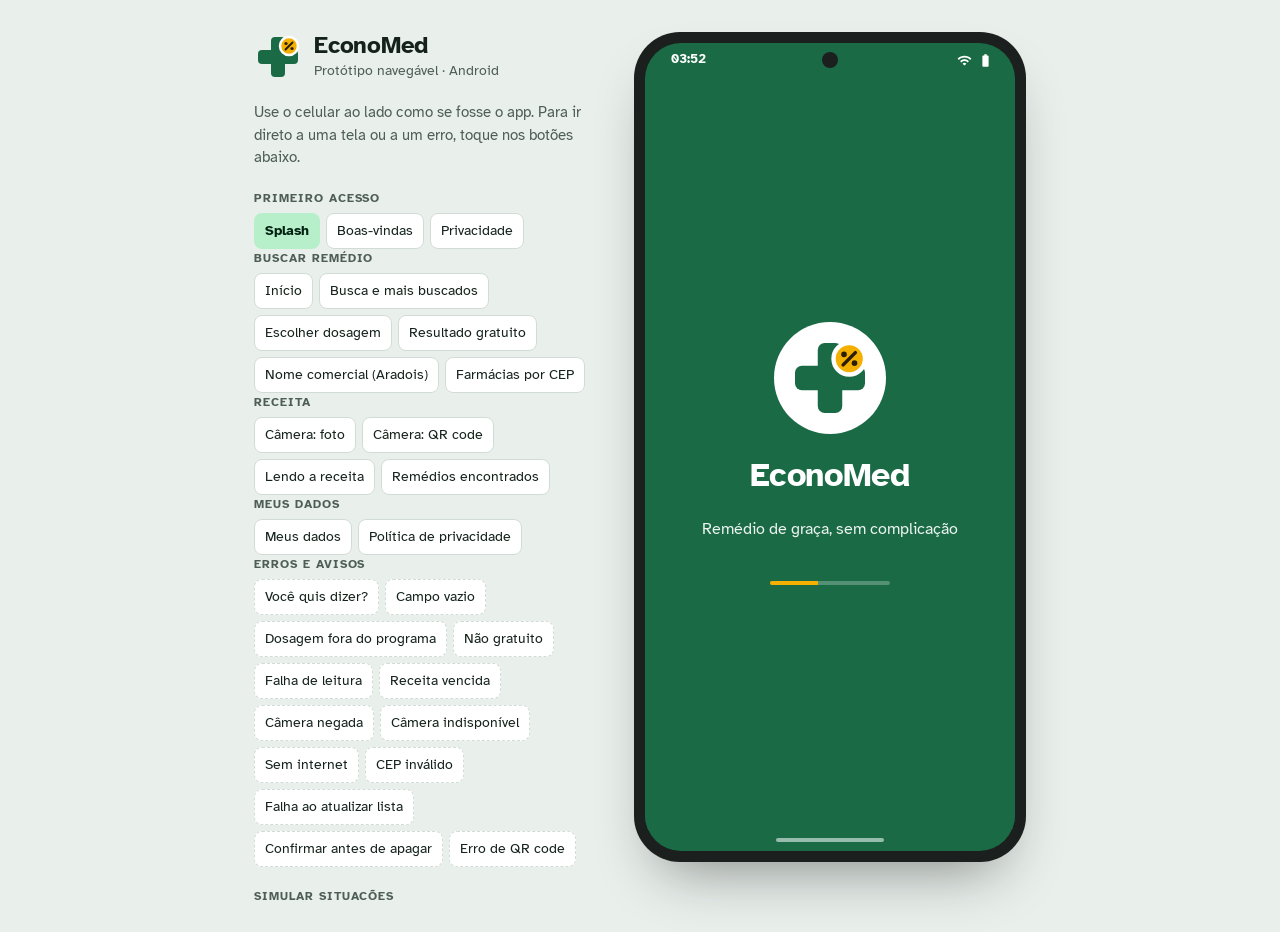
==== docs/index.html @ fe57e7aa "Adiciona protótipo navegável em docs/ para o GitHub Pages Co-Authored-By: Claude Opus 5.5 <noreply@a" ====
<!doctype html>
<html lang="pt-BR">
<head>
<meta charset="utf-8">
<meta name="viewport" content="width=device-width, initial-scale=1, viewport-fit=cover">
<meta name="description" content="Protótipo navegável do EconoMed: descubra se o seu remédio é gratuito no Farmácia Popular e onde retirar.">
<title>EconoMed Protótipo</title>
<link rel="preconnect" href="https://fonts.googleapis.com">
<link rel="preconnect" href="https://fonts.gstatic.com" crossorigin>
<link rel="stylesheet" href="https://fonts.googleapis.com/css2?family=Atkinson+Hyperlegible:ital,wght@0,400;0,700;1,400&display=swap">
<style>
/* Layout: painel de navegação à esquerda + celular Android ao centro; no celular real, o app vem primeiro e o painel desce. */
:root{
  --font: "Atkinson Hyperlegible", "Roboto", "Segoe UI", system-ui, sans-serif;
  /* página */
  --page:#E9F0EC; --page-ink:#14221B; --panel:#FFFFFF; --muted:#4E5D55; --line:#D2DCD6; --bezel:#1B1F1D;
  /* app: Verde Cuidado (Material 3) */
  --surface:#FAFDFB; --surface-2:#EDF4EF; --surface-3:#E1EBE5; --on-surface:#16201B; --on-variant:#43514A;
  --outline:#6F7C75; --outline-v:#C2CDC6;
  --primary:#1A6B45; --on-primary:#FFFFFF; --primary-c:#B7EFCB; --on-primary-c:#00210F;
  --navy:#1D3557; --on-navy:#FFFFFF; --navy-c:#D6E3FF; --on-navy-c:#0B1C33;
  --amber:#F4B000; --on-amber:#2A1E00; --amber-c:#FFE6A3; --on-amber-c:#3A2A00;
  --error:#B3261E; --on-error:#FFFFFF; --error-c:#F9DEDC; --on-error-c:#410E0B;
  --scrim:rgba(10,20,15,.45);
  --cam-bg:#0A0E0C; --cam-ink:#F2F5F3; --cam-dim:rgba(10,14,12,.62);
  --s:1;
}
@media (prefers-color-scheme: dark){ :root:not([data-theme="light"]){
  --page:#0D1411; --page-ink:#E2EAE5; --panel:#141C18; --muted:#A3B1A9; --line:#2A3530; --bezel:#050706;
  --surface:#0F1512; --surface-2:#17201B; --surface-3:#202A24; --on-surface:#DEE5E0; --on-variant:#C0CBC4;
  --outline:#8A968F; --outline-v:#3F4A44;
  --primary:#8AD8A7; --on-primary:#00391D; --primary-c:#00522E; --on-primary-c:#B7EFCB;
  --navy:#AAC7FF; --on-navy:#0B2546; --navy-c:#22406A; --on-navy-c:#D6E3FF;
  --amber:#F7C548; --on-amber:#2A1E00; --amber-c:#594200; --on-amber-c:#FFE6A3;
  --error:#F2B8B5; --on-error:#601410; --error-c:#8C1D18; --on-error-c:#F9DEDC;
  --scrim:rgba(0,0,0,.6); color-scheme:dark;
}}
:root[data-theme="dark"]{
  --page:#0D1411; --page-ink:#E2EAE5; --panel:#141C18; --muted:#A3B1A9; --line:#2A3530; --bezel:#050706;
  --surface:#0F1512; --surface-2:#17201B; --surface-3:#202A24; --on-surface:#DEE5E0; --on-variant:#C0CBC4;
  --outline:#8A968F; --outline-v:#3F4A44;
  --primary:#8AD8A7; --on-primary:#00391D; --primary-c:#00522E; --on-primary-c:#B7EFCB;
  --navy:#AAC7FF; --on-navy:#0B2546; --navy-c:#22406A; --on-navy-c:#D6E3FF;
  --amber:#F7C548; --on-amber:#2A1E00; --amber-c:#594200; --on-amber-c:#FFE6A3;
  --error:#F2B8B5; --on-error:#601410; --error-c:#8C1D18; --on-error-c:#F9DEDC;
  --scrim:rgba(0,0,0,.6); color-scheme:dark;
}
*{box-sizing:border-box}
html,body{min-height:100%}
body{background:var(--page);color:var(--page-ink);font-family:var(--font);font-size:15px;line-height:1.5;
  padding-left:max(16px, env(safe-area-inset-left, 0px));padding-right:max(16px, env(safe-area-inset-right, 0px));padding-block:24px}
button,input,select{font:inherit;color:inherit}
:focus-visible{outline:3px solid var(--navy);outline-offset:2px}
a{color:inherit}

.stage{display:grid;grid-template-columns:minmax(0,340px) auto;gap:40px;justify-content:center;align-items:start;max-width:1100px;margin:0 auto}
/* ---------- painel ---------- */
.panel{display:flex;flex-direction:column;gap:20px;min-width:0;position:sticky;top:16px;max-height:calc(100vh - 32px);overflow:auto;padding-right:4px}
.brandline{display:flex;gap:12px;align-items:center}
.brandline h1{margin:0;font-size:24px;line-height:1.1;letter-spacing:-.01em}
.brandline p{margin:2px 0 0;color:var(--muted);font-size:14px}
.intro{margin:0;color:var(--muted);max-width:60ch}
.pgroup{display:flex;flex-direction:column;gap:6px}
.pgroup h2{margin:0;font-size:12px;letter-spacing:.08em;text-transform:uppercase;color:var(--muted)}
.chips{display:flex;flex-wrap:wrap;gap:6px}
.jump{border:1px solid var(--line);background:var(--panel);border-radius:8px;padding:6px 10px;min-height:36px;cursor:pointer;font-size:13.5px;text-align:left}
.jump:hover{border-color:var(--outline)}
.jump[aria-current="true"]{background:var(--primary-c);color:var(--on-primary-c);border-color:transparent;font-weight:700}
.jump.err{border-style:dashed}
.sims{display:grid;grid-template-columns:1fr 1fr;gap:8px 10px}
.sims label{display:flex;flex-direction:column;gap:2px;font-size:12.5px;color:var(--muted);min-width:0}
.sims select{background:var(--panel);border:1px solid var(--line);border-radius:8px;padding:6px 8px;min-height:36px;color:var(--page-ink);font-size:13.5px;width:100%}
.seg-mini{display:flex;border:1px solid var(--line);border-radius:8px;overflow:hidden}
.seg-mini button{flex:1;border:0;background:var(--panel);padding:6px 4px;min-height:36px;cursor:pointer;font-size:13px}
.seg-mini button[aria-pressed="true"]{background:var(--navy);color:var(--on-navy);font-weight:700}
.note{font-size:12.5px;color:var(--muted);margin:0;border-top:1px solid var(--line);padding-top:12px}

/* ---------- celular ---------- */
.device{display:flex;justify-content:center}
.phone{position:relative;width:392px;height:830px;border-radius:46px;background:var(--bezel);padding:11px;box-shadow:0 30px 60px -25px rgba(0,0,0,.45)}
.screen{position:relative;width:100%;height:100%;border-radius:36px;overflow:hidden;background:var(--surface);color:var(--on-surface);display:flex;flex-direction:column}
.statusbar{height:34px;flex:none;display:flex;align-items:center;justify-content:space-between;padding:0 22px 0 26px;font-size:13px;font-weight:700;font-variant-numeric:tabular-nums;position:relative;z-index:3}
.statusbar .cam-dot{position:absolute;left:50%;top:9px;width:16px;height:16px;border-radius:50%;background:var(--bezel);transform:translateX(-50%)}
.statusbar .sb-icons{display:flex;gap:6px;align-items:center}
.statusbar svg{width:15px;height:15px;fill:currentColor}
.gesture{height:22px;flex:none;display:flex;align-items:center;justify-content:center}
.gesture span{width:108px;height:4px;border-radius:4px;background:var(--on-surface);opacity:.55}
.app{flex:1;min-height:0;display:flex;flex-direction:column;position:relative}
.scroll{flex:1;min-height:0;overflow-y:auto;overflow-x:hidden;padding:4px 16px 24px;display:flex;flex-direction:column;gap:calc(16px*var(--s))}
.screen.dark-ui{background:var(--cam-bg);color:var(--cam-ink)}
.screen.dark-ui .gesture span{background:var(--cam-ink)}
.screen.splash-ui{background:var(--primary);color:var(--on-primary)}
.screen.splash-ui .gesture span{background:var(--on-primary)}

/* tipografia do app */
.app{font-size:calc(16px*var(--s));line-height:1.5}
.t-display{font-size:calc(28px*var(--s));line-height:1.2;font-weight:700;margin:0;letter-spacing:-.01em;text-wrap:balance}
.t-head{font-size:calc(22px*var(--s));line-height:1.25;font-weight:700;margin:0;text-wrap:balance}
.t-title{font-size:calc(18px*var(--s));line-height:1.3;font-weight:700;margin:0}
.t-body{font-size:calc(16px*var(--s));margin:0}
.t-small{font-size:calc(14px*var(--s));margin:0;color:var(--on-variant)}
.t-label{font-size:calc(13px*var(--s));font-weight:700;letter-spacing:.04em;text-transform:uppercase;margin:0;color:var(--on-variant)}

/* barra superior */
.topbar{display:flex;align-items:center;gap:4px;padding:4px 8px;min-height:64px;flex:none}
.topbar h1{font-size:calc(20px*var(--s));line-height:1.25;margin:0;font-weight:700;flex:1;min-width:0}
.topbar h1:focus{outline:none}
.logo-row{display:flex;align-items:center;gap:10px;flex:1;padding-left:8px}
.logo-row b{font-size:calc(20px*var(--s))}
.icon-btn{width:48px;height:48px;flex:none;border:0;background:transparent;border-radius:50%;display:grid;place-items:center;cursor:pointer;color:inherit}
.icon-btn:hover{background:var(--surface-3)}
.icon-btn svg{width:24px;height:24px;fill:currentColor}
.ic{width:calc(22px*var(--s));height:calc(22px*var(--s));fill:currentColor;flex:none}

/* botões M3 */
.btn{min-height:48px;border-radius:24px;border:0;padding:10px 24px;font-weight:700;font-size:calc(16px*var(--s));display:inline-flex;align-items:center;justify-content:center;gap:8px;cursor:pointer;text-decoration:none;text-align:center;line-height:1.25}
.btn.filled{background:var(--primary);color:var(--on-primary)}
.btn.tonal{background:var(--primary-c);color:var(--on-primary-c)}
.btn.navy{background:var(--navy);color:var(--on-navy)}
.btn.outlined{background:transparent;border:1px solid var(--outline);color:var(--primary)}
.btn.text{background:transparent;color:var(--primary);padding:10px 12px}
.btn.danger{background:var(--error);color:var(--on-error)}
.btn.danger-out{background:transparent;border:1px solid var(--error);color:var(--error)}
.btn:disabled{background:var(--surface-3);color:var(--on-variant);opacity:.7;cursor:not-allowed}
.btn.block{width:100%}
.btn .ic{width:calc(20px*var(--s));height:calc(20px*var(--s))}
.stack{display:flex;flex-direction:column;gap:calc(10px*var(--s))}
.row{display:flex;flex-wrap:wrap;gap:8px;align-items:center}

/* campo de busca */
.field{display:flex;align-items:center;gap:4px;min-height:56px;border-radius:28px;background:var(--surface-3);padding:0 4px 0 16px;border:2px solid transparent}
.field:focus-within{border-color:var(--primary)}
.field[data-invalid="true"]{border-color:var(--error)}
.field input{flex:1;min-width:0;border:0;background:transparent;font-size:calc(17px*var(--s));padding:12px 0;outline:none;color:var(--on-surface)}
.field input::placeholder{color:var(--on-variant)}
.fake-field{width:100%;cursor:text;text-align:left;color:var(--on-variant);font-size:calc(17px*var(--s))}
.field-help{font-size:calc(14px*var(--s));margin:4px 16px 0;color:var(--on-variant)}
.field-help.err{color:var(--error);display:flex;gap:6px;align-items:flex-start;font-weight:700}
.out-field{display:flex;flex-direction:column;gap:4px}
.out-field label{font-size:calc(14px*var(--s));font-weight:700}
.out-field input{min-height:56px;border:1px solid var(--outline);border-radius:8px;padding:12px 16px;background:transparent;font-size:calc(17px*var(--s));font-variant-numeric:tabular-nums;color:var(--on-surface)}
.out-field input:focus{outline:none;border:2px solid var(--primary)}
.out-field input[aria-invalid="true"]{border:2px solid var(--error)}

/* listas */
.list{list-style:none;margin:0;padding:0;display:flex;flex-direction:column}
.li{display:flex;align-items:center;gap:14px;min-height:56px;padding:8px 8px;border:0;background:transparent;width:100%;text-align:left;cursor:pointer;border-radius:12px;color:inherit;font-size:calc(16px*var(--s))}
.li:hover{background:var(--surface-2)}
.li.boxed{border:1px solid var(--outline-v);border-radius:14px;padding:12px 14px}
.li.boxed .grow{gap:4px}
.li .ic{color:var(--on-variant)}
.li .grow{flex:1;min-width:0;display:flex;flex-direction:column}
.li .sub{font-size:calc(14px*var(--s));color:var(--on-variant)}
.mais li{border-bottom:1px solid var(--outline-v)}
.divider{height:1px;background:var(--outline-v);border:0;margin:0}

/* cartões */
.card{background:var(--surface-2);border-radius:16px;padding:16px;display:flex;flex-direction:column;gap:calc(10px*var(--s))}
.card.out{background:transparent;border:1px solid var(--outline-v)}
.card.hero{background:var(--primary-c);color:var(--on-primary-c)}
.card.hero .t-small{color:var(--on-primary-c)}
.card.navy{background:var(--navy-c);color:var(--on-navy-c)}
.card.navy .t-small{color:var(--on-navy-c)}
.card.warn{background:var(--amber-c);color:var(--on-amber-c)}
.card.warn .t-small{color:var(--on-amber-c)}
.card.errc{background:var(--error-c);color:var(--on-error-c)}
.card.errc .t-small{color:var(--on-error-c)}
.banner{display:flex;gap:12px;align-items:flex-start;border-radius:12px;padding:12px 14px;font-size:calc(15px*var(--s))}
.banner p{margin:0}
.banner.info{background:var(--navy-c);color:var(--on-navy-c)}
.banner.warn{background:var(--amber-c);color:var(--on-amber-c)}
.banner.err{background:var(--error-c);color:var(--on-error-c)}

/* status */
.status{display:inline-flex;align-items:center;gap:8px;border-radius:10px;padding:8px 12px;font-weight:700;font-size:calc(16px*var(--s));line-height:1.25}
.status.free{background:var(--primary);color:var(--on-primary)}
.status.no{background:var(--error-c);color:var(--on-error-c)}
.chip{display:inline-flex;align-items:center;gap:4px;border-radius:8px;padding:2px 8px;font-size:calc(13px*var(--s));font-weight:700;line-height:1.5}
.chip.free{background:var(--primary-c);color:var(--on-primary-c)}
.chip.no{background:var(--surface-3);color:var(--on-variant);border:1px solid var(--outline-v)}
.chip .ic{width:calc(16px*var(--s));height:calc(16px*var(--s))}
.kv{display:grid;grid-template-columns:auto 1fr;gap:4px 12px;margin:0;font-size:calc(15px*var(--s))}
.kv dt{color:var(--on-variant)}
.kv dd{margin:0;font-weight:700;min-width:0}

/* opções de dosagem */
.opt{display:flex;gap:14px;align-items:center;border:1px solid var(--outline-v);border-radius:14px;padding:12px 14px;min-height:64px;cursor:pointer}
.opt:has(input:checked){border:2px solid var(--primary);background:var(--surface-2)}
.opt input{width:22px;height:22px;accent-color:var(--primary);flex:none;margin:0}
.opt .grow{flex:1;min-width:0;display:flex;flex-direction:column;gap:2px}
.opt b{font-size:calc(18px*var(--s))}

/* farmácias */
.pharm{display:flex;flex-direction:column;gap:6px;border:1px solid var(--outline-v);border-radius:14px;padding:14px}
.pharm .top{display:flex;gap:10px;align-items:flex-start}
.pharm .top .ic{color:var(--primary);margin-top:2px}
.pharm .dist{margin-left:auto;font-weight:700;font-variant-numeric:tabular-nums;white-space:nowrap;font-size:calc(14px*var(--s))}
.pharm a{align-self:flex-start}
.links{display:flex;flex-direction:column;gap:8px}
.extlink{display:flex;align-items:center;gap:12px;min-height:56px;border:1px solid var(--outline-v);border-radius:14px;padding:8px 14px;text-decoration:none;color:var(--on-surface)}
.extlink .grow{flex:1;display:flex;flex-direction:column;min-width:0}
.extlink .ic{color:var(--primary)}
.src{font-size:calc(13px*var(--s));color:var(--on-variant);margin:0}

/* passos (sequência real) */
.steps{list-style:none;margin:0;padding:0;display:flex;flex-direction:column;gap:10px;counter-reset:s}
.steps li{display:flex;gap:12px;align-items:flex-start;counter-increment:s}
.steps li::before{content:counter(s);flex:none;width:calc(28px*var(--s));height:calc(28px*var(--s));border-radius:50%;background:var(--navy);color:var(--on-navy);display:grid;place-items:center;font-weight:700;font-size:calc(14px*var(--s))}

/* nav inferior */
.navbar{flex:none;display:flex;background:var(--surface-2);padding:8px 0 4px;border-top:1px solid var(--outline-v)}
.navbar button{flex:1;border:0;background:transparent;display:flex;flex-direction:column;align-items:center;gap:4px;min-height:56px;cursor:pointer;font-size:calc(12.5px*var(--s));font-weight:700;color:var(--on-variant)}
.navbar .pill{width:60px;height:30px;border-radius:15px;display:grid;place-items:center}
.navbar .pill svg{width:24px;height:24px;fill:currentColor}
.navbar button[aria-current="page"]{color:var(--on-surface)}
.navbar button[aria-current="page"] .pill{background:var(--primary-c);color:var(--on-primary-c)}

/* splash e onboarding */
.splash{flex:1;display:flex;flex-direction:column;align-items:center;justify-content:center;gap:16px;background:var(--primary);color:var(--on-primary);text-align:center;padding:24px}
.splash .wordmark{font-size:calc(34px*var(--s));font-weight:700;letter-spacing:-.01em}
.splash p{margin:0;opacity:.92;font-size:calc(16px*var(--s))}
.splash .pulse{animation:pop .9s cubic-bezier(.2,.8,.2,1.2) both}
@keyframes pop{from{transform:scale(.6);opacity:0}to{transform:scale(1);opacity:1}}
.splash .bar{width:120px;height:4px;border-radius:2px;background:rgba(255,255,255,.25);overflow:hidden;margin-top:24px}
.splash .bar i{display:block;height:100%;width:40%;background:var(--amber);animation:slide 1.1s ease-in-out infinite}
@keyframes slide{from{transform:translateX(-100%)}to{transform:translateX(260%)}}
.onb-art{display:grid;place-items:center;padding:24px 0 8px}
.onb-art .disc{width:160px;height:160px;border-radius:50%;background:var(--primary-c);display:grid;place-items:center;position:relative}
.onb-art .disc::after{content:"";position:absolute;right:6px;top:10px;width:38px;height:38px;border-radius:50%;background:var(--amber)}
.onb-art .disc.lock{background:var(--navy-c)}
.onb-art .disc.lock svg{width:72px;height:72px;fill:var(--navy)}
.dots{display:flex;gap:6px;align-items:center}
.dots i{width:8px;height:8px;border-radius:4px;background:var(--outline-v)}
.dots i.on{width:24px;background:var(--primary)}
.priv{list-style:none;margin:0;padding:0;display:flex;flex-direction:column;gap:14px}
.priv li{display:flex;gap:12px;align-items:flex-start}
.priv li .ic{color:var(--primary);margin-top:2px}
.bottom-actions{flex:none;padding:12px 16px 16px;display:flex;flex-direction:column;gap:8px;background:var(--surface)}

/* câmera */
.cam{flex:1;display:flex;flex-direction:column;background:var(--cam-bg);color:var(--cam-ink);min-height:0}
.cam .topbar .icon-btn:hover{background:rgba(255,255,255,.12)}
.seg{display:flex;margin:0 16px;border:1px solid rgba(255,255,255,.5);border-radius:24px;overflow:hidden;flex:none}
.seg button{flex:1;min-height:48px;border:0;background:transparent;color:var(--cam-ink);font-weight:700;font-size:calc(15px*var(--s));display:flex;align-items:center;justify-content:center;gap:6px;cursor:pointer}
.seg button[aria-pressed="true"]{background:#CDEFD9;color:#00210F}
.seg button .ic{width:18px;height:18px}
.viewfinder{flex:1;min-height:0;margin:14px 16px 0;border-radius:18px;position:relative;overflow:hidden;background:
  radial-gradient(120% 80% at 50% 40%, #3a4a42 0%, #1b231f 60%, #0d1210 100%)}
.paper{position:absolute;left:16%;right:16%;top:12%;bottom:16%;background:#F3F1EA;border-radius:4px;transform:rotate(-3deg);box-shadow:0 12px 30px rgba(0,0,0,.5);padding:12% 10%;display:flex;flex-direction:column;gap:7%}
.paper i{display:block;height:7px;border-radius:3px;background:#9aa39e}
.paper i.s{width:55%}.paper i.m{width:80%}.paper i.b{background:#3d4b70;width:70%;height:9px}
.guide{position:absolute;inset:7% 9% 11%;border:3px solid rgba(255,255,255,.85);border-radius:14px}
.guide.qr{inset:auto;left:50%;top:44%;width:58%;aspect-ratio:1;max-width:100%;transform:translate(-50%,-50%);border-color:#F7C548}
.qr-code{position:absolute;left:50%;top:44%;width:42%;aspect-ratio:1;max-width:100%;transform:translate(-50%,-50%);background:
  conic-gradient(#111 0 25%, #fff 0 50%, #111 0 75%, #fff 0) 0 0/22% 22%;border:10px solid #fff;outline:6px solid #111;opacity:.9}
.cam-hint{position:absolute;left:12px;right:12px;bottom:12px;background:var(--cam-dim);color:var(--cam-ink);border-radius:10px;padding:8px 12px;font-size:calc(14px*var(--s));text-align:center}
.shutter-row{flex:none;display:flex;align-items:center;justify-content:center;padding:18px 16px 18px;gap:24px}
.shutter{width:76px;height:76px;border-radius:50%;border:4px solid #fff;background:transparent;padding:5px;cursor:pointer}
.shutter span{display:block;width:100%;height:100%;border-radius:50%;background:#fff}
.shutter:active span{transform:scale(.92)}

/* leitura */
.center{flex:1;display:flex;flex-direction:column;align-items:center;justify-content:center;text-align:center;gap:16px;padding:24px}
.spinner{width:56px;height:56px;border-radius:50%;border:5px solid var(--primary-c);border-top-color:var(--primary);animation:spin 1s linear infinite}
@keyframes spin{to{transform:rotate(360deg)}}
.prog{width:200px;height:6px;border-radius:3px;background:var(--surface-3);overflow:hidden}
.prog i{display:block;height:100%;width:0;background:var(--primary);animation:fill 1.6s ease-out forwards}
@keyframes fill{to{width:100%}}
.state-ic{width:88px;height:88px;border-radius:50%;display:grid;place-items:center;flex:none}
.state-ic svg{width:44px;height:44px;fill:currentColor}
.state-ic.err{background:var(--error-c);color:var(--error)}
.state-ic.warn{background:var(--amber-c);color:var(--on-amber-c)}
.state-ic.info{background:var(--navy-c);color:var(--navy)}
.state-ic.ok{background:var(--primary-c);color:var(--primary)}
.tips{text-align:left;margin:0;padding-left:20px;display:flex;flex-direction:column;gap:6px}

/* overlay */
.overlay{position:absolute;inset:0;pointer-events:none;z-index:10}
.scrim{position:absolute;inset:0;background:var(--scrim);pointer-events:auto;display:flex;align-items:center;justify-content:center;padding:24px}
.dialog{background:var(--surface-2);color:var(--on-surface);border-radius:28px;padding:24px;display:flex;flex-direction:column;gap:16px;max-width:320px;width:100%}
.dialog h2{margin:0;font-size:calc(22px*var(--s));line-height:1.25}
.dialog .ic-top{align-self:center;color:var(--error);width:28px;height:28px}
.dialog .acts{display:flex;justify-content:flex-end;gap:8px;flex-wrap:wrap}
.snack{position:absolute;left:12px;right:12px;bottom:92px;background:var(--on-surface);color:var(--surface);border-radius:8px;padding:12px 8px 12px 16px;display:flex;align-items:center;gap:8px;pointer-events:auto;box-shadow:0 6px 18px rgba(0,0,0,.25);font-size:calc(15px*var(--s));animation:up .2s ease-out}
.snack p{margin:0;flex:1}
.snack button{border:0;background:transparent;color:var(--primary-c);font-weight:700;min-height:48px;padding:0 10px;cursor:pointer}
@keyframes up{from{transform:translateY(12px);opacity:0}}

.switch{position:relative;width:52px;height:32px;flex:none}
.switch input{position:absolute;inset:0;opacity:0;margin:0;cursor:pointer;width:100%;height:100%}
.switch span{position:absolute;inset:0;border-radius:16px;background:var(--surface-3);border:2px solid var(--outline);transition:.15s}
.switch span::after{content:"";position:absolute;left:4px;top:50%;width:16px;height:16px;border-radius:50%;background:var(--outline);transform:translateY(-50%);transition:.15s}
.switch input:checked + span{background:var(--primary);border-color:var(--primary)}
.switch input:checked + span::after{left:22px;width:24px;height:24px;background:var(--on-primary)}
.switch input:focus-visible + span{outline:3px solid var(--navy);outline-offset:2px}
.sr{position:absolute;width:1px;height:1px;overflow:hidden;clip:rect(0 0 0 0);white-space:nowrap}

@media (prefers-reduced-motion: reduce){*{animation-duration:.01ms!important;animation-iteration-count:1!important;transition:none!important}}

@media (max-width: 860px){
  .stage{grid-template-columns:minmax(0,1fr);gap:28px}
  .device{order:-1}
  .panel{position:static;max-height:none;overflow:visible}
}
@media (max-width: 460px){
  body{padding-block:12px}
  .phone{width:100%;height:min(830px, calc(100svh - 24px));padding:0;border-radius:24px;background:transparent;box-shadow:0 0 0 1px var(--line)}
  .screen{border-radius:24px}
  .statusbar .cam-dot{display:none}
}
</style>

</head>
<body>
<div class="stage">
  <aside class="panel" aria-label="Mapa do protótipo">
    <div class="brandline">
      <svg width="48" height="48" viewBox="0 0 48 48" aria-hidden="true"><use href="#logo"/></svg>
      <div><h1>EconoMed</h1><p>Protótipo navegável · Android</p></div>
    </div>
    <p class="intro">Use o celular ao lado como se fosse o app. Para ir direto a uma tela ou a um erro, toque nos botões abaixo.</p>
    <div id="flows"></div>
    <div class="pgroup">
      <h2>Simular situações</h2>
      <div class="sims">
        <label>Conexão<select id="sim-net"><option value="on">Com internet</option><option value="off">Sem internet</option></select></label>
        <label>Câmera<select id="sim-cam"><option value="ok">Permitida</option><option value="denied">Permissão negada</option><option value="none">Indisponível</option></select></label>
        <label>Foto da receita<select id="sim-ocr"><option value="ok">Leitura certa</option><option value="fail">Falha na leitura</option><option value="expired">Receita vencida</option></select></label>
        <label>QR code<select id="sim-qr"><option value="ok">QR válido</option><option value="fail">QR inválido</option></select></label>
        <label>Atualizar lista<select id="sim-upd"><option value="ok">Dá certo</option><option value="fail">Falha</option></select></label>
        <label>Tema<select id="sim-theme"><option value="">Do sistema</option><option value="light">Claro</option><option value="dark">Escuro</option></select></label>
      </div>
      <div class="pgroup" style="margin-top:6px">
        <h2 id="font-lbl">Tamanho da fonte do Android</h2>
        <div class="seg-mini" role="group" aria-labelledby="font-lbl" id="font-seg">
          <button type="button" data-font="1" aria-pressed="true">100%</button>
          <button type="button" data-font="1.3" aria-pressed="false">130%</button>
          <button type="button" data-font="1.6" aria-pressed="false">160%</button>
        </div>
      </div>
    </div>
    <p class="note">Remédios, dosagens e indicações seguem a lista do Farmácia Popular. Os endereços das farmácias são exemplos para o protótipo; no app, eles vêm da lista oficial “Aqui Tem Farmácia Popular”. Preços não ficam no app: os links abrem o site de cada rede.</p>
  </aside>

  <main class="device">
    <div class="phone" id="phone">
      <div class="screen" id="screen">
        <div class="statusbar" aria-hidden="true">
          <span id="clock">17:22</span><span class="cam-dot"></span>
          <span class="sb-icons" id="sb-icons"></span>
        </div>
        <div class="app" id="app" aria-live="off"></div>
        <div class="gesture" aria-hidden="true"><span></span></div>
        <div class="overlay" id="overlay"></div>
      </div>
    </div>
  </main>
</div>

<svg width="0" height="0" style="position:absolute" aria-hidden="true">
  <defs>
    <symbol id="logo" viewBox="0 0 48 48">
      <rect x="17" y="4" width="14" height="40" rx="4" fill="#1A6B45"/>
      <rect x="4" y="17" width="40" height="14" rx="4" fill="#1A6B45"/>
      <circle cx="35" cy="13" r="9" fill="#F4B000" stroke="#FFFFFF" stroke-width="2.5"/>
      <path d="M31.5 16.5l7-7" stroke="#2A1E00" stroke-width="2" stroke-linecap="round"/>
      <circle cx="32" cy="10.5" r="1.6" fill="#2A1E00"/><circle cx="38" cy="15.5" r="1.6" fill="#2A1E00"/>
    </symbol>
  </defs>
</svg>

<script>
(function(){
const LIST_DATE = '10/11/2026';
const P = {
  search:'M15.5 14h-.79l-.28-.27A6.47 6.47 0 0 0 16 9.5 6.5 6.5 0 1 0 9.5 16c1.61 0 3.09-.59 4.23-1.57l.27.28v.79l5 4.99L20.49 19l-4.99-5zm-6 0C7.01 14 5 11.99 5 9.5S7.01 5 9.5 5 14 7.01 14 9.5 11.99 14 9.5 14z',
  back:'M20 11H7.83l5.59-5.59L12 4l-8 8 8 8 1.41-1.41L7.83 13H20v-2z',
  camera:'M12 15.2a3.2 3.2 0 1 0 0-6.4 3.2 3.2 0 0 0 0 6.4zM9 2 7.17 4H4c-1.1 0-2 .9-2 2v12c0 1.1.9 2 2 2h16c1.1 0 2-.9 2-2V6c0-1.1-.9-2-2-2h-3.17L15 2H9zm3 15c-2.76 0-5-2.24-5-5s2.24-5 5-5 5 2.24 5 5-2.24 5-5 5z',
  check:'M12 2C6.48 2 2 6.48 2 12s4.48 10 10 10 10-4.48 10-10S17.52 2 12 2zm-2 15-5-5 1.41-1.41L10 14.17l7.59-7.59L19 8l-9 9z',
  pin:'M12 2C8.13 2 5 5.13 5 9c0 5.25 7 13 7 13s7-7.75 7-13c0-3.87-3.13-7-7-7zm0 9.5a2.5 2.5 0 0 1 0-5 2.5 2.5 0 0 1 0 5z',
  ext:'M19 19H5V5h7V3H5a2 2 0 0 0-2 2v14a2 2 0 0 0 2 2h14c1.1 0 2-.9 2-2v-7h-2v7zM14 3v2h3.59l-9.83 9.83 1.41 1.41L19 6.41V10h2V3h-7z',
  err:'M12 2C6.48 2 2 6.48 2 12s4.48 10 10 10 10-4.48 10-10S17.52 2 12 2zm1 15h-2v-2h2v2zm0-4h-2V7h2v6z',
  info:'M12 2C6.48 2 2 6.48 2 12s4.48 10 10 10 10-4.48 10-10S17.52 2 12 2zm1 15h-2v-6h2v6zm0-8h-2V7h2v2z',
  wifioff:'M23.64 7c-.45-.34-4.93-4-11.64-4-1.5 0-2.89.19-4.15.48L18.18 13.8 23.64 7zm-6.6 8.22L3.27 1.44 2 2.72l2.05 2.06C1.91 5.76.59 6.82.36 7l11.63 14.49.01.01.01-.01 3.9-4.86 3.32 3.32 1.27-1.27-3.46-3.46z',
  wifi:'M1 9l2 2c4.97-4.97 13.03-4.97 18 0l2-2C16.93 2.93 7.08 2.93 1 9zm8 8l3 3 3-3a4.24 4.24 0 0 0-6 0zm-4-4 2 2a7.07 7.07 0 0 1 10 0l2-2C15.14 9.14 8.87 9.14 5 13z',
  battery:'M15.67 4H14V2h-4v2H8.33C7.6 4 7 4.6 7 5.33v15.33C7 21.4 7.6 22 8.33 22h7.33c.74 0 1.34-.6 1.34-1.33V5.33C17 4.6 16.4 4 15.67 4z',
  refresh:'M17.65 6.35A7.96 7.96 0 0 0 12 4c-4.42 0-7.99 3.58-7.99 8s3.57 8 7.99 8c3.73 0 6.84-2.55 7.73-6h-2.08A5.99 5.99 0 0 1 12 18c-3.31 0-6-2.69-6-6s2.69-6 6-6c1.66 0 3.14.69 4.22 1.78L13 11h7V4l-2.35 2.35z',
  del:'M6 19c0 1.1.9 2 2 2h8c1.1 0 2-.9 2-2V7H6v12zM19 4h-3.5l-1-1h-5l-1 1H5v2h14V4z',
  lock:'M18 8h-1V6c0-2.76-2.24-5-5-5S7 3.24 7 6v2H6c-1.1 0-2 .9-2 2v10c0 1.1.9 2 2 2h12c1.1 0 2-.9 2-2V10c0-1.1-.9-2-2-2zm-6 9c-1.1 0-2-.9-2-2s.9-2 2-2 2 .9 2 2-.9 2-2 2zm3.1-9H8.9V6c0-1.71 1.39-3.1 3.1-3.1 1.71 0 3.1 1.39 3.1 3.1v2z',
  close:'M19 6.41 17.59 5 12 10.59 6.41 5 5 6.41 10.59 12 5 17.59 6.41 19 12 13.41 17.59 19 19 17.59 13.41 12z',
  qr:'M3 11h8V3H3v8zm2-6h4v4H5V5zM3 21h8v-8H3v8zm2-6h4v4H5v-4zM13 3v8h8V3h-8zm6 6h-4V5h4v4zM13 13h2v2h-2zM15 15h2v2h-2zM13 17h2v2h-2zM17 17h2v2h-2zM19 19h2v2h-2zM15 19h2v2h-2zM17 13h2v2h-2zM19 15h2v2h-2z',
  history:'M13 3a9 9 0 0 0-9 9H1l3.89 3.89.07.14L9 12H6c0-3.87 3.13-7 7-7s7 3.13 7 7-3.13 7-7 7c-1.93 0-3.68-.79-4.94-2.06l-1.42 1.42A8.95 8.95 0 0 0 13 21a9 9 0 0 0 0-18zm-1 5v5l4.28 2.54.72-1.21-3.5-2.08V8H12z',
  home:'M10 20v-6h4v6h5v-8h3L12 3 2 12h3v8z',
  shield:'M12 1 3 5v6c0 5.55 3.84 10.74 9 12 5.16-1.26 9-6.45 9-12V5l-9-4zm-2 16-4-4 1.41-1.41L10 14.17l6.59-6.59L18 9l-8 8z',
  doc:'M14 2H6c-1.1 0-2 .9-2 2v16c0 1.1.9 2 2 2h12c1.1 0 2-.9 2-2V8l-6-6zm2 16H8v-2h8v2zm0-4H8v-2h8v2zm-3-5V3.5L18.5 9H13z',
  chev:'M10 6 8.59 7.41 13.17 12l-4.58 4.59L10 18l6-6z',
  nocam:'M21 6.5l-4 4V7c0-.55-.45-1-1-1H9.82L21 17.18V6.5zM3.27 2 2 3.27 4.73 6H4c-.55 0-1 .45-1 1v10c0 .55.45 1 1 1h12c.21 0 .39-.08.54-.18L19.73 21 21 19.73 3.27 2z',
  person:'M12 12c2.21 0 4-1.79 4-4s-1.79-4-4-4-4 1.79-4 4 1.79 4 4 4zm0 2c-2.67 0-8 1.34-8 4v2h16v-2c0-2.66-5.33-4-8-4z',
  phone:'M17 1H7c-1.1 0-2 .9-2 2v18c0 1.1.9 2 2 2h10c1.1 0 2-.9 2-2V3c0-1.1-.9-2-2-2zm0 18H7V5h10v14z',
  pill:'M4.22 11.29l7.07-7.07a5 5 0 0 1 7.07 7.07l-7.07 7.07a5 5 0 0 1-7.07-7.07zm1.41 1.41a3 3 0 0 0 4.24 4.24l3.54-3.53-4.25-4.24-3.53 3.53z',
  calendar:'M19 4h-1V2h-2v2H8V2H6v2H5c-1.11 0-2 .9-2 2v14a2 2 0 0 0 2 2h14c1.1 0 2-.9 2-2V6c0-1.1-.9-2-2-2zm0 16H5V9h14v11zM7 11h5v5H7z'
};
const ic = (n, cls='ic') => `<svg class="${cls}" viewBox="0 0 24 24" aria-hidden="true"><path d="${P[n]}"/></svg>`;
const esc = s => String(s).replace(/[&<>"']/g, c => ({'&':'&amp;','<':'&lt;','>':'&gt;','"':'&quot;',"'":'&#39;'}[c]));
const norm = s => String(s).normalize('NFD').replace(/[̀-ͯ]/g,'').toLowerCase().replace(/\s+/g,' ').trim();

/* ---------- Dados: lista do Farmácia Popular ---------- */
const MEDS = [
  {id:'losartana', chave:'losartana', nome:'Losartana potássica', indic:'Hipertensão (pressão alta)', marcas:['Aradois','Cozaar'],
    apres:[{d:'25 mg',f:'comprimido',p:false},{d:'50 mg',f:'comprimido',p:true},{d:'100 mg',f:'comprimido',p:false},{d:'50 mg + hidroclorotiazida 12,5 mg',f:'comprimido',p:false}]},
  {id:'metformina', chave:'metformina', nome:'Cloridrato de metformina', indic:'Diabetes', marcas:['Glifage'],
    apres:[{d:'500 mg',f:'comprimido',p:true},{d:'500 mg ação prolongada',f:'comprimido',p:true},{d:'850 mg',f:'comprimido',p:true},{d:'1 g',f:'comprimido',p:false}]},
  {id:'insulina', chave:'insulina', nome:'Insulina humana', indic:'Diabetes', marcas:['Humulin','Novolin'],
    apres:[{d:'NPH 100 UI/mL',f:'suspensão injetável',p:true},{d:'Regular 100 UI/mL',f:'solução injetável',p:true}]},
  {id:'ipratropio', chave:'ipratropio', nome:'Brometo de ipratrópio', indic:'Asma', marcas:['Atrovent'],
    apres:[{d:'0,02 mg/dose',f:'aerossol',p:true},{d:'0,25 mg/mL',f:'solução para inalação',p:true}]},
  {id:'atenolol', chave:'atenolol', nome:'Atenolol', indic:'Hipertensão (pressão alta)', marcas:['Atenol'], apres:[{d:'25 mg',f:'comprimido',p:true}]},
  {id:'anlodipino', chave:'anlodipino', nome:'Besilato de anlodipino', indic:'Hipertensão (pressão alta)', marcas:['Norvasc'], apres:[{d:'5 mg',f:'comprimido',p:true}]},
  {id:'captopril', chave:'captopril', nome:'Captopril', indic:'Hipertensão (pressão alta)', marcas:['Capoten'], apres:[{d:'25 mg',f:'comprimido',p:true}]},
  {id:'enalapril', chave:'enalapril', nome:'Maleato de enalapril', indic:'Hipertensão (pressão alta)', marcas:['Renitec'], apres:[{d:'10 mg',f:'comprimido',p:true}]},
  {id:'hidroclorotiazida', chave:'hidroclorotiazida', nome:'Hidroclorotiazida', indic:'Hipertensão (pressão alta)', marcas:['Clorana'], apres:[{d:'25 mg',f:'comprimido',p:true}]},
  {id:'propranolol', chave:'propranolol', nome:'Cloridrato de propranolol', indic:'Hipertensão (pressão alta)', marcas:['Propranolol Ayerst'], apres:[{d:'40 mg',f:'comprimido',p:true}]},
  {id:'espironolactona', chave:'espironolactona', nome:'Espironolactona', indic:'Hipertensão (pressão alta)', marcas:['Aldactone'], apres:[{d:'25 mg',f:'comprimido',p:true}]},
  {id:'glibenclamida', chave:'glibenclamida', nome:'Glibenclamida', indic:'Diabetes', marcas:['Daonil'], apres:[{d:'5 mg',f:'comprimido',p:true}]},
  {id:'dapagliflozina', chave:'dapagliflozina', nome:'Dapagliflozina', indic:'Diabetes com doença cardiovascular', marcas:['Forxiga'],
    nota:'No programa, é gratuita para pessoas a partir de 65 anos com diabetes tipo 2 e doença cardiovascular.', apres:[{d:'10 mg',f:'comprimido',p:true}]},
  {id:'beclometasona', chave:'beclometasona', nome:'Dipropionato de beclometasona', indic:'Asma', marcas:['Clenil'],
    apres:[{d:'50 mcg/dose',f:'aerossol',p:true},{d:'200 mcg/dose',f:'aerossol',p:true},{d:'250 mcg/dose',f:'aerossol',p:true}]},
  {id:'salbutamol', chave:'salbutamol', nome:'Sulfato de salbutamol', indic:'Asma', marcas:['Aerolin'],
    apres:[{d:'100 mcg/dose',f:'aerossol',p:true},{d:'5 mg/mL',f:'solução para inalação',p:true}]},
  {id:'budesonida', chave:'budesonida', nome:'Budesonida', indic:'Rinite', marcas:['Busonid'],
    apres:[{d:'32 mcg/dose',f:'spray nasal',p:true},{d:'50 mcg/dose',f:'spray nasal',p:true}]},
  {id:'sinvastatina', chave:'sinvastatina', nome:'Sinvastatina', indic:'Colesterol alto (dislipidemia)', marcas:['Zocor'],
    apres:[{d:'10 mg',f:'comprimido',p:true},{d:'20 mg',f:'comprimido',p:true},{d:'40 mg',f:'comprimido',p:true}]},
  {id:'alendronato', chave:'alendronato', nome:'Alendronato de sódio', indic:'Osteoporose', marcas:['Fosamax'], apres:[{d:'70 mg',f:'comprimido',p:true}]},
  {id:'carbidopa', chave:'carbidopa', nome:'Carbidopa + levodopa', indic:'Doença de Parkinson', marcas:['Sinemet'], apres:[{d:'25 mg + 250 mg',f:'comprimido',p:true}]},
  {id:'timolol', chave:'timolol', nome:'Maleato de timolol', indic:'Glaucoma', marcas:['Timoptol'],
    apres:[{d:'2,5 mg/mL',f:'colírio',p:true},{d:'5 mg/mL',f:'colírio',p:true}]}
];
const FORA = [
  {id:'dipirona', nome:'Dipirona', marcas:['Novalgina'], tipo:'analgésico e antitérmico'},
  {id:'ibuprofeno', nome:'Ibuprofeno', marcas:['Advil','Alivium'], tipo:'anti-inflamatório'},
  {id:'omeprazol', nome:'Omeprazol', marcas:['Losec'], tipo:'protetor do estômago'},
  {id:'paracetamol', nome:'Paracetamol', marcas:['Tylenol'], tipo:'analgésico e antitérmico'},
  {id:'amoxicilina', nome:'Amoxicilina', marcas:['Amoxil'], tipo:'antibiótico'}
];
const MAIS = ['losartana','metformina','dipirona','insulina','ipratropio','atenolol','sinvastatina','dapagliflozina'];
const FARM = [
  {nome:'Farmácia Itapecerica', end:'Estr. de Itapecerica, 2801, Loja A, Vila Maracanã, São Paulo – SP, 05835-005', dist:'0,4 km'},
  {nome:'Drogaria Maracanã', end:'R. Thereza Mouco de Oliveira, 56, Vila Maracanã, São Paulo – SP, 05846-420', dist:'0,9 km'},
  {nome:'Drogaria Vila Franca', end:'Av. Sílvio Ribeiro Aragão, 145, Vila Franca, São Paulo – SP, 05776-510', dist:'1,2 km'}
];
const medById = id => MEDS.find(m => m.id===id);
const foraById = id => FORA.find(m => m.id===id);

/* ---------- Estado ---------- */
const sim = {net:'on', cam:'ok', ocr:'ok', qr:'ok', upd:'ok', font:1};
const S = {
  screen:'splash', stack:[], firstRun:true,
  query:'', searchErr:null, suggestion:null, multi:null, notFound:null,
  med:null, presIdx:null, brandFrom:null, fora:null,
  cep:'05835-005', cepErr:null,
  camMode:'foto', privFromDados:false,
  saveHistory:true, history:['Aradois','Losartana potássica','Metformina','Insulina'],
  dialog:null, snack:null, listDate:LIST_DATE, recipeSource:'foto'
};

const app = document.getElementById('app');
const overlay = document.getElementById('overlay');
const screenEl = document.getElementById('screen');

/* ---------- Pedaços reutilizáveis ---------- */
const topbar = (title, opts={}) => `
  <header class="topbar">
    ${opts.noBack ? '' : `<button class="icon-btn" data-act="back" aria-label="Voltar">${ic('back')}</button>`}
    <h1 tabindex="-1" data-focus>${title}</h1>
    ${opts.right||''}
  </header>`;
const navbar = cur => `
  <nav class="navbar" aria-label="Navegação principal">
    <button data-nav="inicio" ${cur==='inicio'?'aria-current="page"':''}><span class="pill">${ic('home')}</span>Início</button>
    <button data-nav="camera" ${cur==='camera'?'aria-current="page"':''}><span class="pill">${ic('camera')}</span>Receita</button>
    <button data-nav="dados" ${cur==='dados'?'aria-current="page"':''}><span class="pill">${ic('shield')}</span>Meus dados</button>
  </nav>`;
const listDateLine = () => `<p class="src">${ic('calendar','ic')} Lista do Farmácia Popular atualizada em <b>${S.listDate}</b></p>`;
const presLabel = (pr) => `${pr.d} · ${pr.f}`;
const priceLinks = (term) => {
  const q = encodeURIComponent(term);
  const L = [
    ['Drogasil', `https://www.drogasil.com.br/search?w=${q}`],
    ['Droga Raia', `https://www.drogaraia.com.br/search?w=${q}`],
    ['Pague Menos', `https://www.paguemenos.com.br/${q}?_q=${q}&map=ft`]
  ];
  return `<div class="links">${L.map(([n,u])=>`
    <a class="extlink" href="${u}" target="_blank" rel="noopener">
      <span class="grow"><b>${n}</b><span class="t-small">Ver preço no site</span></span>${ic('ext')}<span class="sr">(abre o site em outra aba)</span>
    </a>`).join('')}</div>
    <p class="src">Os preços mudam todo dia, por isso o EconoMed não mostra valores. Confira no site de cada farmácia.</p>`;
};
const pharmCard = f => `
  <article class="pharm">
    <div class="top">${ic('pin')}<div class="grow"><b>${f.nome}</b><p class="t-small">${f.end}</p></div><span class="dist">${f.dist}</span></div>
    <a class="btn text" href="https://www.google.com/maps/search/?api=1&query=${encodeURIComponent(f.end)}" target="_blank" rel="noopener">Como chegar ${ic('ext')}</a>
  </article>`;
const offlineCard = (what) => `
  <div class="card errc" role="status">
    <div class="row">${ic('wifioff')}<b>Sem internet</b></div>
    <p class="t-small">${what} Conecte-se ao Wi-Fi ou aos dados móveis e tente de novo.</p>
    <button class="btn outlined" data-act="retryNet">${ic('refresh')} Tentar de novo</button>
  </div>`;

/* ---------- Telas ---------- */
const T = {};

T.splash = () => `
  <div class="splash">
    <svg class="pulse" width="112" height="112" viewBox="0 0 48 48" aria-hidden="true"><circle cx="24" cy="24" r="24" fill="#FFFFFF"/><g transform="translate(6 6) scale(.75)"><use href="#logo"/></g></svg>
    <div class="wordmark" tabindex="-1" data-focus role="heading" aria-level="1">EconoMed</div>
    <p>Remédio de graça, sem complicação</p>
    <div class="bar" aria-label="Carregando"><i></i></div>
  </div>`;

T.boasvindas = () => `
  <div class="scroll" style="padding-top:24px">
    <div class="onb-art"><div class="disc"><svg width="96" height="96" viewBox="0 0 48 48" aria-hidden="true"><use href="#logo"/></svg></div></div>
    <div class="dots" aria-label="Passo 1 de 2"><i class="on"></i><i></i></div>
    <h1 class="t-display" tabindex="-1" data-focus>Descubra se o seu remédio é de graça</h1>
    <p class="t-body">O EconoMed confere a lista oficial do Farmácia Popular e mostra onde retirar o remédio perto de você.</p>
    <ol class="steps t-body">
      <li>Digite o nome do remédio ou fotografe a receita.</li>
      <li>Veja se a dosagem da sua receita é gratuita.</li>
      <li>Retire numa farmácia credenciada com receita, documento com foto e CPF.</li>
    </ol>
  </div>
  <div class="bottom-actions">
    <button class="btn filled block" data-go="privacidade">Continuar</button>
  </div>`;

T.privacidade = () => `
  ${S.privFromDados ? topbar('Privacidade') : ''}
  <div class="scroll" style="${S.privFromDados?'':'padding-top:24px'}">
    <div class="onb-art"><div class="disc lock">${ic('lock','')}</div></div>
    ${S.privFromDados ? '' : '<div class="dots" aria-label="Passo 2 de 2"><i></i><i class="on"></i></div>'}
    <h${S.privFromDados?'2':'1'} class="t-display" ${S.privFromDados?'':'tabindex="-1" data-focus'}>Seus dados ficam com você</h${S.privFromDados?'2':'1'}>
    <ul class="priv t-body">
      <li>${ic('person')}<span><b>Sem login e sem cadastro.</b> Você não informa nome, CPF nem e-mail.</span></li>
      <li>${ic('phone')}<span><b>Suas buscas ficam só neste celular.</b> Você pode apagar quando quiser em Meus dados.</span></li>
      <li>${ic('camera')}<span><b>A foto da receita é lida no próprio celular</b> e não é enviada para nenhum servidor.</span></li>
      <li>${ic('pin')}<span><b>O CEP serve só para achar farmácias perto de você</b> e fica guardado neste celular.</span></li>
      <li>${ic('shield')}<span>Seguimos a Lei Geral de Proteção de Dados (LGPD, Lei nº 13.709/2018).</span></li>
    </ul>
    <div class="banner info">${ic('info')}<p>O EconoMed informa, mas não substitui o seu médico ou farmacêutico.</p></div>
  </div>
  ${S.privFromDados ? '' : `<div class="bottom-actions"><button class="btn filled block" data-act="finishOnb">Entendi, começar</button></div>`}`;

T.inicio = () => `
  <header class="topbar">
    <div class="logo-row"><svg width="36" height="36" viewBox="0 0 48 48" aria-hidden="true"><use href="#logo"/></svg><b>EconoMed</b></div>
  </header>
  <div class="scroll">
    ${sim.net==='off' ? `<div class="banner warn" role="status">${ic('wifioff')}<p><b>Você está sem internet.</b> A busca continua funcionando com a lista salva de ${S.listDate}. Para ver farmácias perto de você, conecte-se.</p></div>` : ''}
    <h1 class="t-display" tabindex="-1" data-focus>Seu remédio pode ser de graça</h1>
    <p class="t-body">Busque pelo nome que está na receita ou na caixa.</p>
    <div class="field" style="margin-top:4px">
      ${ic('search')}
      <button class="fake-field" data-go="busca" style="border:0;background:transparent;min-height:52px;padding:0 8px">Digite o nome do remédio</button>
    </div>
    <div class="card navy">
      <p class="t-title">Tem a receita em mãos?</p>
      <p class="t-small">Fotografe a receita de papel ou leia o QR code da receita digital. A leitura acontece no seu celular.</p>
      <div class="stack">
        <button class="btn navy block" data-act="openCam" data-mode="foto">${ic('camera')} Fotografar a receita</button>
        <button class="btn outlined block" data-act="openCam" data-mode="qr" style="color:var(--on-navy-c);border-color:var(--on-navy-c)">${ic('qr')} Ler QR code</button>
      </div>
    </div>
    <div class="stack">
      <p class="t-label">Para retirar de graça, leve</p>
      <ul class="priv t-body">
        <li>${ic('doc')}<span>Receita médica dentro da validade, com o nome do remédio e a dosagem</span></li>
        <li>${ic('person')}<span>Documento oficial com foto e o número do CPF</span></li>
      </ul>
    </div>
    <div class="row" style="justify-content:space-between;flex-wrap:wrap">
      ${listDateLine()}
      <button class="btn text" data-act="refreshList">${ic('refresh')} Atualizar</button>
    </div>
  </div>
  ${navbar('inicio')}`;

T.busca = () => `
  <header class="topbar">
    <button class="icon-btn" data-act="back" aria-label="Voltar">${ic('back')}</button>
    <form class="field" id="search-form" role="search" style="flex:1;margin-right:8px" data-invalid="${S.searchErr==='empty'}" novalidate>
      <label for="q" class="sr">Nome do remédio</label>
      <input id="q" name="q" type="search" autocomplete="off" enterkeyhint="search" placeholder="Ex.: losartana, Aradois" value="${esc(S.query)}" aria-describedby="q-help" ${S.searchErr==='empty'?'aria-invalid="true"':''}>
      <button class="icon-btn" type="submit" aria-label="Buscar">${ic('search')}</button>
    </form>
  </header>
  <div class="scroll" id="search-body">${searchBody()}</div>`;

function searchBody(){
  let h = `<div id="q-help" aria-live="polite">`;
  if (S.searchErr==='empty') h += `<p class="field-help err">${ic('err')}<span>Digite o nome do remédio para buscar. Pode ser o nome da caixa, como Aradois.</span></p>`;
  h += `</div>`;
  if (S.suggestion){
    const m = S.suggestion;
    h += `<div class="card warn" role="status">
      <p class="t-small">Não encontramos “${esc(S.notFound)}”.</p>
      <p class="t-title">Você quis dizer <span style="text-decoration:underline">${m.nome}</span>?</p>
      <button class="btn filled" data-act="pickMed" data-id="${m.id}">Sim, buscar ${m.nome}</button>
    </div>`;
  } else if (S.notFound){
    h += `<div class="card errc" role="status">
      <p class="t-title">Não encontramos “${esc(S.notFound)}”</p>
      <ul class="tips t-small"><li>Confira se o nome está escrito como na receita ou na caixa.</li><li>Tente só a primeira palavra, como “metformina”.</li></ul>
      <button class="btn outlined" data-act="openCam" data-mode="foto">${ic('camera')} Fotografar a receita</button>
    </div>`;
  } else if (S.multi){
    h += `<p class="t-label">Encontramos ${S.multi.length} remédios</p><ul class="list">${S.multi.map(m=>`<li><button class="li" data-act="pickMed" data-id="${m.id}">${ic('pill')}<span class="grow"><b>${m.nome}</b><span class="sub">${m.indic}</span></span>${ic('chev')}</button></li>`).join('')}</ul>`;
  }
  const n = norm(S.query);
  if (n.length >= 2 && !S.suggestion && !S.notFound && !S.multi){
    const sug = suggestions(n);
    if (sug.length) h += `<p class="t-label">Sugestões</p><ul class="list">${sug.map(s=>`<li><button class="li" data-act="${s.fora?'pickFora':'pickMed'}" data-id="${s.id}" ${s.brand?`data-brand="${esc(s.brand)}"`:''}>${ic('search')}<span class="grow"><b>${s.label}</b>${s.sub?`<span class="sub">${s.sub}</span>`:''}</span></button></li>`).join('')}</ul>`;
    else h += `<p class="t-small">Toque em buscar para procurar “${esc(S.query)}”.</p>`;
  } else if (!S.query && !S.suggestion && !S.notFound && !S.multi){
    h += `<p class="t-label">Mais buscados</p><ul class="list mais">${MAIS.map(id=>{const m=medById(id)||foraById(id);return `<li><button class="li" data-act="${medById(id)?'pickMed':'pickFora'}" data-id="${id}">${ic('search')}<span class="grow">${m.nome}</span></button></li>`}).join('')}</ul>`;
  }
  return h;
}
function suggestions(n){
  const out=[];
  MEDS.forEach(m=>{
    if (norm(m.nome).includes(n)) out.push({id:m.id,label:m.nome,sub:m.indic});
    m.marcas.forEach(b=>{ if (norm(b).startsWith(n)) out.push({id:m.id,label:b,sub:`Nome comercial de ${m.nome.toLowerCase()}`,brand:b}); });
  });
  FORA.forEach(m=>{
    if (norm(m.nome).includes(n)) out.push({id:m.id,label:m.nome,sub:'Não faz parte do programa',fora:true});
    m.marcas.forEach(b=>{ if (norm(b).startsWith(n)) out.push({id:m.id,label:b,sub:`Nome comercial de ${m.nome.toLowerCase()}`,fora:true}); });
  });
  return out.slice(0,6);
}
function lev(a,b){const d=Array.from({length:a.length+1},(_,i)=>[i]);for(let j=1;j<=b.length;j++)d[0][j]=j;for(let i=1;i<=a.length;i++)for(let j=1;j<=b.length;j++)d[i][j]=Math.min(d[i-1][j]+1,d[i][j-1]+1,d[i-1][j-1]+(a[i-1]===b[j-1]?0:1));return d[a.length][b.length];}
function doSearch(q){
  S.query=q; S.searchErr=null; S.suggestion=null; S.notFound=null; S.multi=null;
  const n=norm(q);
  if(!n){ S.searchErr='empty'; return refreshSearch(true); }
  if (S.saveHistory && !S.history.some(h=>norm(h)===n)) S.history.unshift(q.trim());
  // marca exata
  for (const m of MEDS){ const b=m.marcas.find(x=>norm(x)===n); if(b) return selectMed(m,b); }
  for (const m of FORA){ if(norm(m.nome)===n || m.marcas.some(x=>norm(x)===n)) return selectFora(m); }
  const hits = MEDS.filter(m=>norm(m.nome)===n || norm(m.nome).split(' ').includes(n) || norm(m.nome).includes(n));
  if (hits.length===1) return selectMed(hits[0]);
  if (hits.length>1){ S.multi=hits; return refreshSearch(); }
  const fh = FORA.find(m=>norm(m.nome).includes(n)); if(fh) return selectFora(fh);
  // você quis dizer?
  let best=null, bd=99;
  [...MEDS.map(m=>({m,k:[m.chave,...m.marcas.map(norm)]}))].forEach(({m,k})=>k.forEach(w=>{const d=lev(n,w); if(d<bd){bd=d;best=m;}}));
  S.notFound=q.trim();
  if (best && bd <= Math.max(2, Math.floor(n.length/4))) S.suggestion=best;
  refreshSearch();
}
function refreshSearch(focusInput){
  const body=document.getElementById('search-body'); if(!body) return;
  body.innerHTML=searchBody();
  const f=document.getElementById('search-form'); const inp=document.getElementById('q');
  if(f) f.dataset.invalid = S.searchErr==='empty';
  if(inp){ if(S.searchErr==='empty') inp.setAttribute('aria-invalid','true'); else inp.removeAttribute('aria-invalid'); if(focusInput) inp.focus(); }
}
function selectMed(m, brand){
  S.med=m; S.brandFrom=brand||null; S.presIdx=null; S.fora=null;
  if (m.apres.length>1) go('dosagem');
  else { S.presIdx=0; go('resultado'); }
}
function selectFora(m){ S.fora=m; go('naoprograma'); }

T.dosagem = () => { const m=S.med||medById('losartana'); return `
  ${topbar(m.nome)}
  <div class="scroll">
    ${S.brandFrom?brandBanner():''}
    <h2 class="t-head">Qual está na sua receita?</h2>
    <p class="t-small">A dosagem aparece ao lado do nome, na receita e na caixa. Exemplo: 50 mg.</p>
    <fieldset style="border:0;margin:0;padding:0" class="stack">
      <legend class="sr">Dosagem de ${m.nome}</legend>
      ${m.apres.map((pr,i)=>`
        <label class="opt" for="pr${i}">
          <input type="radio" name="pres" id="pr${i}" value="${i}" ${S.presIdx===i?'checked':''}>
          <span class="grow"><b>${pr.d}</b><span class="t-small">${pr.f}</span></span>
          ${pr.p?`<span class="chip free">${ic('check')}Gratuito</span>`:`<span class="chip no">Fora do programa</span>`}
        </label>`).join('')}
    </fieldset>
    <p class="src">${m.apres.filter(x=>x.p).length} de ${m.apres.length} apresentações fazem parte do Farmácia Popular.</p>
  </div>
  <div class="bottom-actions"><button class="btn filled block" id="see-res" data-act="seeResult" ${S.presIdx===null?'disabled':''}>Ver resultado</button></div>`; };

const brandBanner = () => `<div class="banner info" role="note">${ic('info')}<p><b>${esc(S.brandFrom)}</b> é um nome comercial. No Farmácia Popular, ele aparece pelo princípio ativo: <b>${S.med.nome.toLowerCase()}</b>.</p></div>`;

T.resultado = () => { const m=S.med||medById('losartana'); const pr=m.apres[S.presIdx??0]; return `
  ${topbar('Resultado')}
  <div class="scroll">
    ${S.brandFrom?brandBanner():''}
    <section class="card hero" aria-labelledby="res-name">
      <p class="t-label" style="color:inherit">Princípio ativo</p>
      <h2 class="t-display" id="res-name">${m.nome}</h2>
      <p class="t-title">${presLabel(pr)}</p>
      <span class="status free" style="align-self:flex-start">${ic('check')} Gratuito no Farmácia Popular</span>
      <dl class="kv"><dt>Para</dt><dd>${m.indic}</dd><dt>Lista</dt><dd>Atualizada em ${S.listDate}</dd></dl>
    </section>
    ${m.nota?`<div class="banner warn">${ic('info')}<p>${m.nota}</p></div>`:''}
    <section class="stack" aria-labelledby="levar">
      <h3 class="t-title" id="levar">O que levar à farmácia</h3>
      <ul class="priv t-body">
        <li>${ic('doc')}<span>Receita médica dentro da validade, com ${m.nome.toLowerCase()} ${pr.d}</span></li>
        <li>${ic('person')}<span>Documento oficial com foto e CPF do paciente</span></li>
      </ul>
    </section>
    <section class="stack" aria-labelledby="perto">
      <div class="row" style="justify-content:space-between"><h3 class="t-title" id="perto">Farmácias perto de você</h3></div>
      ${sim.net==='off' ? offlineCard('Não conseguimos buscar farmácias agora.') : `
        <p class="t-small">Perto do CEP <b>${S.cep}</b></p>
        ${FARM.slice(0,2).map(pharmCard).join('')}
        <button class="btn outlined" data-go="farmacias">Ver todas e trocar CEP</button>
        <p class="src">Fonte: lista oficial “Aqui Tem Farmácia Popular”, Ministério da Saúde.</p>`}
    </section>
    <section class="stack" aria-labelledby="comprar">
      <h3 class="t-title" id="comprar">Prefere comprar uma marca?</h3>
      ${priceLinks(`${m.nome} ${pr.d}`)}
    </section>
    <button class="btn text" data-act="newSearch">${ic('search')} Fazer outra busca</button>
  </div>`; };

T.foraprograma = () => { const m=S.med||medById('losartana'); const pr=m.apres[S.presIdx??2]; const ok=m.apres.filter(x=>x.p); return `
  ${topbar('Resultado')}
  <div class="scroll">
    <section class="card out" aria-labelledby="fp-name">
      <p class="t-label">Princípio ativo</p>
      <h2 class="t-head" id="fp-name">${m.nome}</h2>
      <p class="t-title">${presLabel(pr)}</p>
      <span class="status no" style="align-self:flex-start">${ic('err')} Esta dosagem não é gratuita</span>
      <p class="t-small">${m.nome} ${pr.d} não faz parte do Farmácia Popular. Lista atualizada em ${S.listDate}.</p>
    </section>
    ${ok.length?`<div class="card hero">
      <p class="t-title">${ok.map(x=>x.d).join(', ')} ${ok.length>1?'são gratuitas':'é gratuita'}</p>
      <p class="t-small">Pergunte ao seu médico se a sua receita pode ser trocada. Não mude a dose por conta própria.</p>
      <button class="btn filled" data-act="pickPres" data-idx="${m.apres.indexOf(ok[0])}">Ver ${m.nome.toLowerCase()} ${ok[0].d}</button>
    </div>`:''}
    <section class="stack" aria-labelledby="fp-buy"><h3 class="t-title" id="fp-buy">Onde comprar a dosagem da receita</h3>${priceLinks(`${m.nome} ${pr.d}`)}</section>
  </div>`; };

T.naoprograma = () => { const m=S.fora||foraById('dipirona'); return `
  ${topbar('Resultado')}
  <div class="scroll">
    <section class="card out" aria-labelledby="np-name">
      <h2 class="t-head" id="np-name">${m.nome}</h2>
      <p class="t-small">${m.tipo[0].toUpperCase()+m.tipo.slice(1)} · marcas como ${m.marcas.join(', ')}</p>
      <span class="status no" style="align-self:flex-start">${ic('err')} Não é gratuito</span>
      <p class="t-body">${m.nome} não faz parte da lista do Farmácia Popular, em nenhuma dosagem. Lista atualizada em ${S.listDate}.</p>
    </section>
    <div class="banner info">${ic('info')}<p>Alguns remédios fora do programa são entregues de graça nas Unidades Básicas de Saúde (UBS). Pergunte na UBS do seu bairro.</p></div>
    <section class="stack" aria-labelledby="np-buy"><h3 class="t-title" id="np-buy">Onde comprar</h3>${priceLinks(m.nome)}</section>
    <button class="btn text" data-act="newSearch">${ic('search')} Fazer outra busca</button>
  </div>`; };

T.farmacias = () => `
  ${topbar('Farmácias credenciadas')}
  <div class="scroll">
    <form class="stack" id="cep-form" novalidate>
      <div class="out-field">
        <label for="cep">Seu CEP</label>
        <input id="cep" inputmode="numeric" autocomplete="postal-code" maxlength="9" value="${esc(S.cepInput??S.cep)}" aria-describedby="cep-help" ${S.cepErr?'aria-invalid="true"':''}>
        <div id="cep-help" aria-live="polite">${S.cepErr?`<p class="field-help err" style="margin-left:0">${ic('err')}<span>${S.cepErr}</span></p>`:`<p class="field-help" style="margin-left:0">8 números, como 05835-005. Fica salvo só neste celular.</p>`}</div>
      </div>
      <button class="btn tonal" type="submit">${ic('search')} Buscar farmácias</button>
    </form>
    ${sim.net==='off' ? offlineCard('Para mostrar farmácias perto de você, o EconoMed precisa consultar a lista oficial.') : (S.cepErr ? '' : `
      <p class="t-label">${FARM.length} farmácias perto de ${S.cep}</p>
      ${FARM.map(pharmCard).join('')}
      <p class="src">Fonte: lista oficial “Aqui Tem Farmácia Popular”, Ministério da Saúde. Ligue antes para confirmar se o remédio está disponível.</p>`)}
  </div>`;

/* câmera */
T.camera = () => `
  <div class="cam">
    <header class="topbar">
      <button class="icon-btn" data-act="back" aria-label="Voltar">${ic('back')}</button>
      <h1 tabindex="-1" data-focus>${S.camMode==='foto'?'Fotografar receita':'Ler QR code'}</h1>
    </header>
    <div class="seg" role="group" aria-label="Tipo de leitura">
      <button data-act="camMode" data-mode="foto" aria-pressed="${S.camMode==='foto'}">${ic('doc')} Foto da receita</button>
      <button data-act="camMode" data-mode="qr" aria-pressed="${S.camMode==='qr'}">${ic('qr')} QR code</button>
    </div>
    <div class="viewfinder" role="img" aria-label="${S.camMode==='foto'?'Visor da câmera mostrando uma receita':'Visor da câmera mostrando um QR code'}">
      ${S.camMode==='foto'
        ? `<div class="paper"><i class="b"></i><i class="m"></i><i class="s"></i><i class="m"></i><i class="s"></i><i class="m"></i></div><div class="guide"></div>
           <p class="cam-hint">Enquadre a receita inteira, com boa luz e sem reflexo</p>`
        : `<div class="qr-code"></div><div class="guide qr"></div>
           <p class="cam-hint">Aponte para o QR code da receita digital</p>`}
    </div>
    <div class="shutter-row">
      ${S.camMode==='foto'
        ? `<button class="shutter" data-act="capture" aria-label="Tirar foto da receita"><span></span></button>`
        : `<button class="btn filled" data-act="scanQr" style="background:#CDEFD9;color:#00210F">${ic('qr')} Ler este QR code</button>`}
    </div>
  </div>`;

T.lendo = () => `
  <div class="center">
    <div class="spinner" aria-hidden="true"></div>
    <h1 class="t-head" tabindex="-1" data-focus>Lendo a receita…</h1>
    <div class="prog" aria-hidden="true"><i></i></div>
    <p class="t-small">A leitura acontece no seu celular. A foto não sai do aparelho.</p>
  </div>`;

const RECEITA_FOTO = [
  {id:'losartana', idx:1}, {id:'metformina', idx:2}, {fora:'omeprazol', d:'20 mg'}
];
const RECEITA_QR = [{id:'sinvastatina', idx:1}, {id:'dapagliflozina', idx:0}];
T.receita = () => { const items = S.recipeSource==='qr'?RECEITA_QR:RECEITA_FOTO; return `
  ${topbar('Remédios da receita')}
  <div class="scroll">
    <div class="banner info">${ic(S.recipeSource==='qr'?'qr':'doc')}<p>${S.recipeSource==='qr'?'Receita digital de <b>12/11/2026</b>, lida pelo QR code.':'Receita de <b>05/11/2026</b>, lida pela foto.'} Confira se os nomes batem com a receita.</p></div>
    <h2 class="t-head">Encontramos ${items.length} remédios</h2>
    <ul class="list" style="gap:8px">
      ${items.map(it=>{
        if(it.fora){const f=foraById(it.fora);return `<li><button class="li boxed" data-act="pickFora" data-id="${f.id}"><span class="grow"><b>${f.nome} ${it.d}</b><span class="sub">cápsula</span><span><span class="chip no">Não é gratuito</span></span></span>${ic('chev')}</button></li>`;}
        const m=medById(it.id),pr=m.apres[it.idx];
        return `<li><button class="li boxed" data-act="pickPres" data-med="${m.id}" data-idx="${it.idx}"><span class="grow"><b>${m.nome} ${pr.d}</b><span class="sub">${pr.f}</span><span><span class="chip free">${ic('check')}Gratuito</span></span></span>${ic('chev')}</button></li>`;
      }).join('')}
    </ul>
    <p class="src">${items.filter(i=>!i.fora).length} de ${items.length} são gratuitos no Farmácia Popular · lista de ${S.listDate}</p>
    <button class="btn outlined" data-act="openCam" data-mode="${S.recipeSource}">${ic('camera')} Ler outra receita</button>
  </div>`; };

const errScreen = ({title, icon, tone='err', body, actions, bar='Receita'}) => `
  ${topbar(bar)}
  <div class="center">
    <div class="state-ic ${tone}">${ic(icon,'')}</div>
    <h2 class="t-head">${title}</h2>
    ${body}
    <div class="stack" style="width:100%">${actions}</div>
  </div>`;

T.leiturafalhou = () => errScreen({title:'Não conseguimos ler a receita', icon:'doc', bar:'Leitura da receita',
  body:`<ul class="tips t-small"><li>Coloque a receita numa superfície lisa, com boa luz.</li><li>Enquadre a folha inteira, sem cortar as bordas.</li><li>Receita escrita à mão pode ser difícil de ler. Se preferir, digite o nome.</li></ul>`,
  actions:`<button class="btn filled block" data-act="openCam" data-mode="foto">${ic('camera')} Tirar outra foto</button><button class="btn outlined block" data-act="typeName">${ic('search')} Digitar o nome</button>`});

T.vencida = () => errScreen({title:'Esta receita está vencida', icon:'calendar', tone:'warn', bar:'Leitura da receita',
  body:`<p class="t-body">A receita é de <b>14/03/2025</b>. As farmácias do programa não aceitam receita fora da validade.</p><p class="t-small">Peça uma receita nova ao seu médico ou na UBS. Você ainda pode ver se o remédio é gratuito.</p>`,
  actions:`<button class="btn filled block" data-act="pickPres" data-med="losartana" data-idx="1">Ver remédios desta receita</button><button class="btn outlined block" data-act="openCam" data-mode="foto">${ic('camera')} Ler outra receita</button>`});

T.qrerro = () => errScreen({title:'Este QR code não é de uma receita', icon:'qr', bar:'Ler QR code',
  body:`<p class="t-body">O código lido não veio de uma receita digital válida.</p><p class="t-small">Use o QR code impresso na receita digital ou enviado pelo médico. Se não funcionar, fotografe a receita.</p>`,
  actions:`<button class="btn filled block" data-act="openCam" data-mode="qr">${ic('qr')} Tentar de novo</button><button class="btn outlined block" data-act="openCam" data-mode="foto">${ic('camera')} Fotografar a receita</button>`});

T.camnegada = () => errScreen({title:'O EconoMed não tem acesso à câmera', icon:'nocam', tone:'info',
  body:`<p class="t-body">Para fotografar a receita, permita o uso da câmera.</p><p class="t-small">No Android: Configurações › Apps › EconoMed › Permissões › Câmera › Permitir durante o uso do app.</p>`,
  actions:`<button class="btn filled block" data-act="grantCam">Abrir configurações</button><button class="btn outlined block" data-act="typeName">${ic('search')} Digitar o nome do remédio</button>`});

T.camindisp = () => errScreen({title:'Câmera indisponível', icon:'nocam', tone:'warn',
  body:`<p class="t-body">Outro app pode estar usando a câmera, ou este aparelho não tem câmera traseira.</p><p class="t-small">Feche os outros apps de câmera e tente de novo.</p>`,
  actions:`<button class="btn filled block" data-act="openCam" data-mode="${S.camMode}">${ic('refresh')} Tentar de novo</button><button class="btn outlined block" data-act="typeName">${ic('search')} Digitar o nome do remédio</button>`});

T.dados = () => `
  <header class="topbar"><h1 tabindex="-1" data-focus style="padding-left:12px">Meus dados</h1></header>
  <div class="scroll">
    <div class="card hero">
      <div class="row">${ic('lock')}<p class="t-title">Tudo fica neste celular</p></div>
      <p class="t-small">Sem conta, sem login. Nada do que aparece aqui é enviado para a internet.</p>
      <button class="btn text" style="align-self:flex-start;color:var(--on-primary-c);padding-left:0" data-act="openPriv">Ver política de privacidade ${ic('chev')}</button>
    </div>
    <div class="row" style="justify-content:space-between;flex-wrap:nowrap;gap:16px;min-height:56px">
      <label for="save-h" class="t-body" style="flex:1"><b>Salvar histórico de buscas</b><br><span class="t-small">Ajuda a repetir buscas sem digitar de novo</span></label>
      <span class="switch"><input type="checkbox" role="switch" id="save-h" ${S.saveHistory?'checked':''}><span></span></span>
    </div>
    <hr class="divider">
    <section class="stack" aria-labelledby="hist">
      <h2 class="t-title" id="hist">Histórico de buscas</h2>
      ${S.history.length ? `<ul class="list">${S.history.map(h=>`<li><button class="li" data-act="repeat" data-q="${esc(h)}">${ic('history')}<span class="grow">${esc(h)}</span></button></li>`).join('')}</ul>
        <button class="btn danger-out" data-act="askDelete">${ic('del')} Apagar histórico</button>`
      : `<p class="t-small">Nenhuma busca salva.</p>`}
    </section>
    <section class="stack" aria-labelledby="cepsec">
      <h2 class="t-title" id="cepsec">CEP salvo</h2>
      <div class="row" style="justify-content:space-between"><span class="t-body" style="font-variant-numeric:tabular-nums">${S.cep}</span><button class="btn text" data-go="farmacias">Trocar</button></div>
    </section>
  </div>
  ${navbar('dados')}`;

/* ---------- Navegação ---------- */
const ROOTS = ['inicio','dados'];
let lastHash = '';
function go(screen, opts={}){
  if (!T[screen]) screen='inicio';
  if (screen==='camera'){
    if (sim.cam==='denied') screen='camnegada';
    else if (sim.cam==='none') screen='camindisp';
  }
  if (opts.reset) S.stack = screen==='inicio'?[]:['inicio'];
  else if (!opts.replace && S.screen && S.screen!==screen && !['splash','lendo'].includes(S.screen)) S.stack.push(S.screen);
  S.screen = screen;
  if (screen!=='privacidade') S.privFromDados = S.privFromDados && false;
  render(true);
}
function back(){
  if (S.dialog){ S.dialog=null; return renderOverlay(); }
  const prev = S.stack.pop();
  S.screen = prev || 'inicio';
  render(true);
}
function render(focus){
  app.innerHTML = T[S.screen]();
  screenEl.classList.toggle('dark-ui', S.screen==='camera');
  screenEl.classList.toggle('splash-ui', S.screen==='splash');
  const h = '#'+S.screen;
  if (location.hash!==h){ lastHash=h; try{ history.replaceState(null,'',h); }catch(e){ lastHash=h; location.hash=h; } }
  if (focus){ const f=app.querySelector('[data-focus]'); if(f) f.focus({preventScroll:true}); }
  if (S.screen==='splash'){ setTimeout(()=>{ if(S.screen==='splash'){ S.stack=[]; go(S.firstRun?'boasvindas':'inicio',{replace:true}); } }, 1800); }
  if (S.screen==='busca' && focus){ const q=document.getElementById('q'); if(q) q.focus(); }
  renderStatus(); renderOverlay(); markPanel();
}
function renderStatus(){
  document.getElementById('sb-icons').innerHTML = `${sim.net==='off'?`<svg viewBox="0 0 24 24"><path d="${P.wifioff}"/></svg>`:`<svg viewBox="0 0 24 24"><path d="${P.wifi}"/></svg>`}<svg viewBox="0 0 24 24"><path d="${P.battery}"/></svg>`;
  const d=new Date(); document.getElementById('clock').textContent = String(d.getHours()).padStart(2,'0')+':'+String(d.getMinutes()).padStart(2,'0');
}
let snackTimer=null;
function snack(text, action){ S.snack={text,action}; renderOverlay(); clearTimeout(snackTimer); snackTimer=setTimeout(()=>{S.snack=null;renderOverlay();}, action?8000:4500); }
function renderOverlay(){
  let h='';
  if (S.dialog==='delete'){
    h += `<div class="scrim" data-act="closeDialog"><div class="dialog" role="alertdialog" aria-modal="true" aria-labelledby="dlg-t" aria-describedby="dlg-d" data-stop>
      ${ic('del','ic ic-top')}
      <h2 id="dlg-t">Apagar histórico de buscas?</h2>
      <p class="t-body" id="dlg-d">As ${S.history.length} buscas salvas neste celular serão apagadas. Não dá para desfazer.</p>
      <div class="acts"><button class="btn text" data-act="closeDialog" id="dlg-cancel">Cancelar</button><button class="btn danger" data-act="confirmDelete">Apagar</button></div>
    </div></div>`;
  }
  if (S.snack){
    h += `<div class="snack" role="status"><p>${S.snack.text}</p>${S.snack.action?`<button data-act="${S.snack.action[1]}">${S.snack.action[0]}</button>`:''}</div>`;
  }
  overlay.innerHTML=h;
  if (S.dialog){ const c=document.getElementById('dlg-cancel'); if(c && !overlay.contains(document.activeElement)) c.focus(); }
}

/* ---------- Ações ---------- */
const A = {
  back,
  finishOnb(){ S.firstRun=false; go('inicio',{reset:true}); },
  openCam(el){ S.camMode = el.dataset.mode||'foto'; go('camera'); },
  camMode(el){ S.camMode = el.dataset.mode; render(false); const b=app.querySelector(`[data-mode="${S.camMode}"]`); if(b) b.focus(); },
  capture(){
    go('lendo');
    setTimeout(()=>{ if(S.screen!=='lendo') return;
      S.recipeSource='foto';
      go(sim.ocr==='ok'?'receita':sim.ocr==='fail'?'leiturafalhou':'vencida',{replace:true});
    },1700);
  },
  scanQr(){ S.recipeSource='qr'; go(sim.qr==='ok'?'receita':'qrerro'); },
  grantCam(){ sim.cam='ok'; syncSims(); S.screen=S.stack.pop()||'inicio'; S.camMode=S.camMode||'foto'; go('camera'); snack('Câmera permitida. Agora é só enquadrar a receita.'); },
  typeName(){ S.query=''; S.searchErr=null; S.suggestion=null; S.notFound=null; S.multi=null; go('busca'); },
  newSearch(){ A.typeName(); },
  pickMed(el){ const m=medById(el.dataset.id); selectMed(m, el.dataset.brand||null); },
  pickFora(el){ selectFora(foraById(el.dataset.id)); },
  pickPres(el){ const m = el.dataset.med?medById(el.dataset.med):S.med; S.med=m; S.brandFrom=el.dataset.med?null:S.brandFrom; S.presIdx=+el.dataset.idx; go(m.apres[S.presIdx].p?'resultado':'foraprograma'); },
  seeResult(){ if(S.presIdx===null) return; go(S.med.apres[S.presIdx].p?'resultado':'foraprograma'); },
  retryNet(){ if(sim.net==='off') snack('Ainda sem internet. Confira o Wi-Fi ou os dados móveis.'); else { render(false); snack('Conectado de novo.'); } },
  refreshList(){
    if (sim.net==='off' || sim.upd==='fail') snack(`Não deu para atualizar a lista. Você continua com a versão de ${S.listDate}.`, ['Tentar de novo','refreshList']);
    else snack(`Lista conferida. Nada mudou desde ${S.listDate}.`);
  },
  openPriv(){ S.privFromDados=true; go('privacidade'); S.privFromDados=true; },
  askDelete(){ S.dialog='delete'; renderOverlay(); },
  closeDialog(el, ev){ if(ev && ev.target.closest('[data-stop]') && !ev.target.closest('[data-act="closeDialog"]')) return; S.dialog=null; renderOverlay(); const b=app.querySelector('[data-act="askDelete"]'); if(b) b.focus(); },
  confirmDelete(){ const n=S.history.length; S.history=[]; S.dialog=null; render(false); snack(`${n} buscas apagadas deste celular.`); },
  repeat(el){ S.query=el.dataset.q; go('busca'); doSearch(el.dataset.q); }
};


document.getElementById('phone').addEventListener('click', ev=>{
  const nav = ev.target.closest('[data-nav]');
  if (nav){ const t=nav.dataset.nav; if(t==='camera'){ S.camMode='foto'; go('camera'); } else go(t,{reset:true}); return; }
  const g = ev.target.closest('[data-go]');
  if (g){ if(g.dataset.go==='busca'){ S.query='';S.searchErr=null;S.suggestion=null;S.notFound=null;S.multi=null; } go(g.dataset.go); return; }
  const a = ev.target.closest('[data-act]');
  if (a && A[a.dataset.act]){
    if (a.classList.contains('scrim') && ev.target!==a) return;
    A[a.dataset.act](a, ev);
  }
});
document.getElementById('phone').addEventListener('input', ev=>{
  if (ev.target.id==='q'){ S.query=ev.target.value; S.searchErr=null; S.suggestion=null; S.notFound=null; S.multi=null; refreshSearch(); }
  if (ev.target.id==='cep'){ let v=ev.target.value.replace(/\D/g,'').slice(0,8); if(v.length>5) v=v.slice(0,5)+'-'+v.slice(5); ev.target.value=v; S.cepInput=v; }
});
document.getElementById('phone').addEventListener('change', ev=>{
  if (ev.target.name==='pres'){ S.presIdx=+ev.target.value; const b=document.getElementById('see-res'); if(b) b.disabled=false; }
  if (ev.target.id==='save-h'){ S.saveHistory=ev.target.checked; snack(S.saveHistory?'Histórico ligado. Novas buscas ficam salvas neste celular.':'Histórico desligado. Novas buscas não serão salvas.'); }
});
document.getElementById('phone').addEventListener('submit', ev=>{
  ev.preventDefault();
  if (ev.target.id==='search-form'){ doSearch(document.getElementById('q').value); }
  if (ev.target.id==='cep-form'){
    const raw=(document.getElementById('cep').value||'').replace(/\D/g,'');
    S.cepInput=document.getElementById('cep').value;
    if (raw.length!==8) S.cepErr='CEP inválido. Ele tem 8 números, como 05835-005.';
    else if (/^0{5}/.test(raw)) S.cepErr='Não encontramos esse CEP. Confira os números e tente de novo.';
    else { S.cepErr=null; S.cep=raw.slice(0,5)+'-'+raw.slice(5); }
    render(false);
    if (S.cepErr){ const c=document.getElementById('cep'); if(c) c.focus(); }
  }
});
document.addEventListener('keydown', ev=>{ if(ev.key==='Escape' && S.dialog){ S.dialog=null; renderOverlay(); } });

/* ---------- Painel ---------- */
const FLOWS = [
  {t:'Primeiro acesso', items:[['Splash','splash'],['Boas-vindas','boasvindas'],['Privacidade','privacidade']]},
  {t:'Buscar remédio', items:[['Início','inicio'],['Busca e mais buscados','busca'],['Escolher dosagem','p-dosagem'],['Resultado gratuito','p-resultado'],['Nome comercial (Aradois)','p-aradois'],['Farmácias por CEP','farmacias']]},
  {t:'Receita', items:[['Câmera: foto','p-camfoto'],['Câmera: QR code','p-camqr'],['Lendo a receita','p-lendo'],['Remédios encontrados','p-receita']]},
  {t:'Meus dados', items:[['Meus dados','dados'],['Política de privacidade','p-priv']]},
  {t:'Erros e avisos', err:true, items:[
    ['Você quis dizer?','e-typo'],['Campo vazio','e-vazio'],['Dosagem fora do programa','e-dosagem'],['Não gratuito','e-naogratis'],
    ['Falha de leitura','e-leitura'],['Receita vencida','e-vencida'],['Câmera negada','e-camneg'],['Câmera indisponível','e-camind'],
    ['Sem internet','e-offline'],['CEP inválido','e-cep'],['Falha ao atualizar lista','e-update'],['Confirmar antes de apagar','e-apagar'],['Erro de QR code','e-qr']]}
];
const PRESET = {
  'p-dosagem':()=>{ S.firstRun=false; S.stack=['inicio','busca']; S.med=medById('losartana'); S.brandFrom=null; S.presIdx=null; S.screen=null; go('dosagem',{replace:true}); },
  'p-resultado':()=>{ S.stack=['inicio','busca','dosagem']; S.med=medById('losartana'); S.brandFrom=null; S.presIdx=1; go('resultado',{replace:true}); },
  'p-aradois':()=>{ S.stack=['inicio']; go('busca',{replace:true}); S.query='Aradois'; doSearch('Aradois'); },
  'p-camfoto':()=>{ resetSim('cam'); S.stack=['inicio']; S.camMode='foto'; go('camera',{replace:true}); },
  'p-camqr':()=>{ resetSim('cam'); S.stack=['inicio']; S.camMode='qr'; go('camera',{replace:true}); },
  'p-lendo':()=>{ resetSim('cam'); sim.ocr='ok'; syncSims(); S.stack=['inicio']; S.camMode='foto'; S.screen='camera'; A.capture(); },
  'p-receita':()=>{ S.stack=['inicio','camera']; S.recipeSource='foto'; go('receita',{replace:true}); },
  'p-priv':()=>{ S.stack=['inicio','dados']; S.privFromDados=true; S.screen='privacidade'; render(true); },
  'e-typo':()=>{ S.stack=['inicio']; go('busca',{replace:true}); document.getElementById('q').value='lozartana'; doSearch('lozartana'); },
  'e-vazio':()=>{ S.stack=['inicio']; S.query=''; S.suggestion=null;S.notFound=null;S.multi=null; go('busca',{replace:true}); doSearch(''); },
  'e-dosagem':()=>{ S.stack=['inicio','busca','dosagem']; S.med=medById('losartana'); S.brandFrom=null; S.presIdx=2; go('foraprograma',{replace:true}); },
  'e-naogratis':()=>{ S.stack=['inicio','busca']; S.fora=foraById('dipirona'); go('naoprograma',{replace:true}); },
  'e-leitura':()=>{ S.stack=['inicio','camera']; go('leiturafalhou',{replace:true}); },
  'e-vencida':()=>{ S.stack=['inicio','camera']; go('vencida',{replace:true}); },
  'e-camneg':()=>{ sim.cam='denied'; syncSims(); S.stack=['inicio']; go('camera',{replace:true}); },
  'e-camind':()=>{ sim.cam='none'; syncSims(); S.stack=['inicio']; go('camera',{replace:true}); },
  'e-offline':()=>{ sim.net='off'; syncSims(); go('inicio',{reset:true}); },
  'e-cep':()=>{ S.stack=['inicio']; S.cepInput='0583-5'; S.cepErr='CEP inválido. Ele tem 8 números, como 05835-005.'; go('farmacias',{replace:true}); },
  'e-update':()=>{ sim.upd='fail'; syncSims(); go('inicio',{reset:true}); A.refreshList(); },
  'e-apagar':()=>{ if(!S.history.length) S.history=['Aradois','Losartana potássica','Metformina','Insulina']; go('dados',{reset:true}); A.askDelete(); },
  'e-qr':()=>{ S.stack=['inicio','camera']; S.camMode='qr'; go('qrerro',{replace:true}); }
};
const PRESET_SCREEN = {'p-dosagem':'dosagem','p-resultado':'resultado','p-aradois':'resultado','p-camfoto':'camera','p-camqr':'camera','p-lendo':'lendo','p-receita':'receita','p-priv':'privacidade',
  'e-typo':'busca','e-vazio':'busca','e-dosagem':'foraprograma','e-naogratis':'naoprograma','e-leitura':'leiturafalhou','e-vencida':'vencida','e-camneg':'camnegada','e-camind':'camindisp','e-offline':'inicio','e-cep':'farmacias','e-update':'inicio','e-apagar':'dados','e-qr':'qrerro'};
let lastJump=null;
function resetSim(k){ if(k==='cam'&&sim.cam!=='ok'){ sim.cam='ok'; syncSims(); } }
document.getElementById('flows').innerHTML = FLOWS.map(g=>`
  <div class="pgroup"><h2>${g.t}</h2><div class="chips">${g.items.map(([l,k])=>`<button type="button" class="jump${g.err?' err':''}" data-jump="${k}">${l}</button>`).join('')}</div></div>`).join('');
document.getElementById('flows').addEventListener('click', ev=>{
  const b=ev.target.closest('[data-jump]'); if(!b) return;
  const k=b.dataset.jump; lastJump=k; S.dialog=null; S.snack=null;
  if (!k.startsWith('e-') && sim.net==='off' && k!=='e-offline'){ /* mantém simulação escolhida */ }
  if (PRESET[k]) PRESET[k]();
  else {
    if (k==='privacidade') S.privFromDados=false;
    if (k==='busca'){ S.query='';S.searchErr=null;S.suggestion=null;S.notFound=null;S.multi=null; }
    if (k==='boasvindas'||k==='splash') S.firstRun=true;
    S.stack = (k==='inicio'||k==='splash'||k==='boasvindas')?[]:(k==='privacidade'?['boasvindas']:['inicio']);
    S.screen=null; go(k,{replace:true});
  }
  lastJump=k; markPanel();
  if (window.matchMedia('(max-width: 860px)').matches) document.getElementById('phone').scrollIntoView({behavior:'smooth',block:'start'});
});
function markPanel(){
  const jumpScr = lastJump ? (PRESET_SCREEN[lastJump]||lastJump) : null;
  const useJump = jumpScr===S.screen;
  document.querySelectorAll('[data-jump]').forEach(b=>{
    const k=b.dataset.jump;
    const cur = useJump ? k===lastJump : (!PRESET_SCREEN[k] && k===S.screen);
    b.setAttribute('aria-current', cur?'true':'false');
  });
}

/* simulações */
const simMap = {'sim-net':'net','sim-cam':'cam','sim-ocr':'ocr','sim-qr':'qr','sim-upd':'upd'};
function syncSims(){ Object.entries(simMap).forEach(([id,k])=>{ document.getElementById(id).value=sim[k]; }); renderStatus(); }
Object.entries(simMap).forEach(([id,k])=>document.getElementById(id).addEventListener('change',e=>{
  sim[k]=e.target.value;
  if (k==='cam' && ['camera','camnegada','camindisp'].includes(S.screen)) { S.screen=S.stack.pop()||'inicio'; go('camera'); }
  else render(false);
}));
document.getElementById('sim-theme').addEventListener('change',e=>{
  const v=e.target.value; if(v) document.documentElement.setAttribute('data-theme',v); else document.documentElement.removeAttribute('data-theme');
});
document.getElementById('font-seg').addEventListener('click',e=>{
  const b=e.target.closest('[data-font]'); if(!b) return;
  document.documentElement.style.setProperty('--s', b.dataset.font);
  document.querySelectorAll('#font-seg button').forEach(x=>x.setAttribute('aria-pressed', x===b));
});

window.addEventListener('hashchange', ()=>{
  const h=location.hash.slice(1); if('#'+h===lastHash) return;
  if (T[h] && h!==S.screen){ S.stack=h==='inicio'?[]:['inicio']; go(h,{replace:true}); }
});
setInterval(renderStatus, 30000);

/* início: respeita link direto para uma tela */
const start = location.hash.slice(1);
if (start && T[start] && start!=='splash' && start!=='lendo'){ S.firstRun=false; S.stack = start==='inicio'?[]:['inicio']; S.screen=start; if(start==='dosagem'||start==='resultado'||start==='foraprograma'){S.med=medById('losartana');S.presIdx=start==='resultado'?1:(start==='foraprograma'?2:null);} if(start==='naoprograma') S.fora=foraById('dipirona'); render(false); }
else render(false);
})();
</script>

</body>
</html>
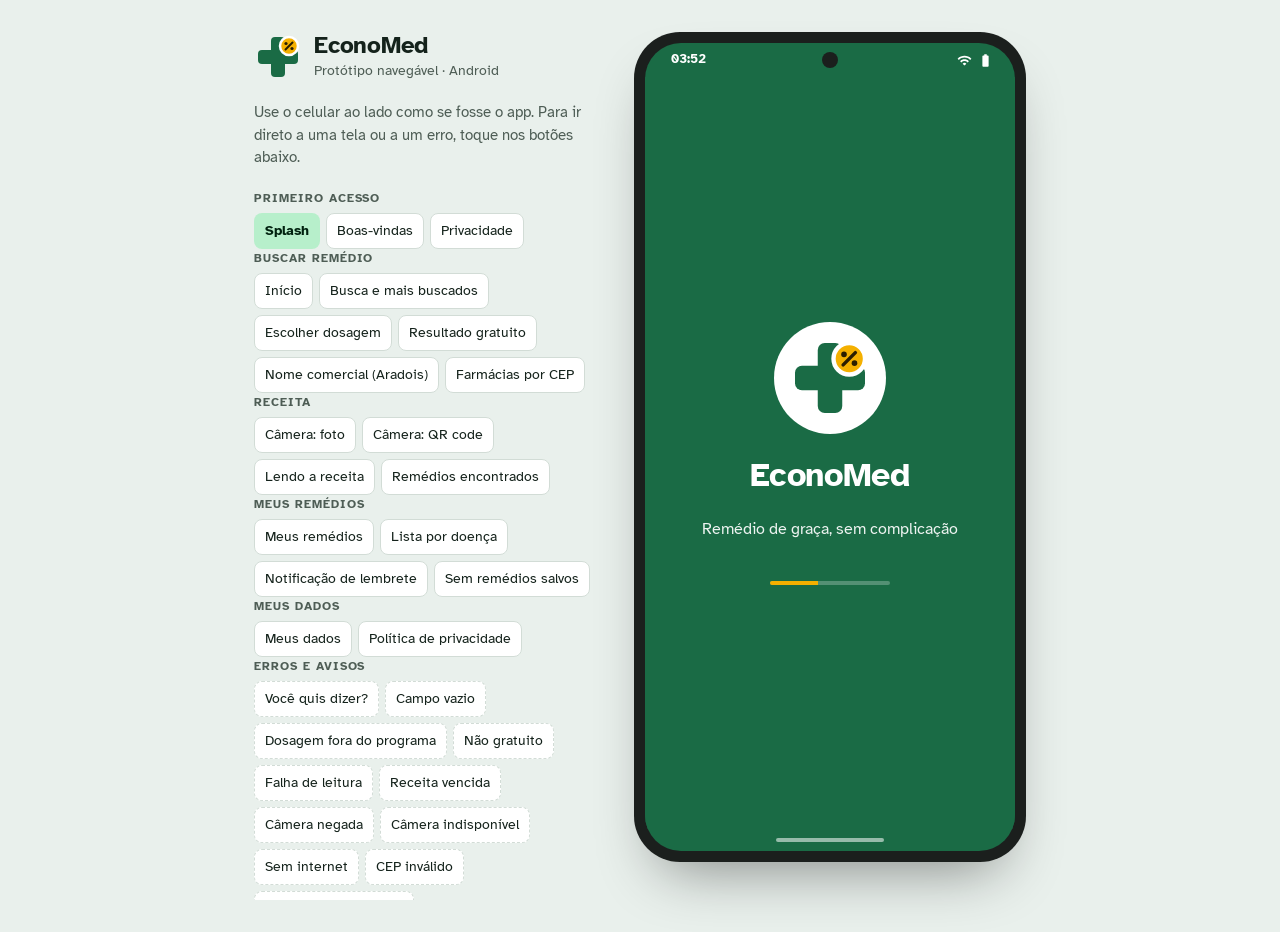
==== commit 4ae9beaf: "Adiciona Meus remédios, lista por doença, ouvir e compartilhar Co-Authored-By: Claude Opus 5.5 <nore" ====
--- a/docs/index.html
+++ b/docs/index.html
@@ -191,6 +191,19 @@
 .opt b{font-size:calc(18px*var(--s))}
 
 /* farmácias */
+.chips-row{display:flex;flex-wrap:wrap;gap:8px}
+.fchip{min-height:40px;border-radius:8px;border:1px solid var(--outline);background:transparent;padding:6px 14px;font-weight:700;font-size:calc(14px*var(--s));display:inline-flex;align-items:center;gap:6px;cursor:pointer;color:var(--on-surface);position:relative}
+.fchip::after{content:"";position:absolute;inset:-4px 0}
+.fchip[aria-pressed="true"]{background:var(--navy-c);color:var(--on-navy-c);border-color:transparent}
+.fchip .ic{width:18px;height:18px}
+.notif{position:absolute;left:10px;right:10px;top:40px;background:var(--surface-3);color:var(--on-surface);border-radius:20px;padding:12px 14px;display:flex;gap:12px;align-items:flex-start;pointer-events:auto;box-shadow:0 10px 30px rgba(0,0,0,.3);animation:down .25s ease-out;cursor:pointer;border:0;text-align:left;font-size:calc(14px*var(--s))}
+.notif .grow{flex:1;min-width:0;display:flex;flex-direction:column;gap:2px}
+@keyframes down{from{transform:translateY(-16px);opacity:0}}
+.navbar button{font-size:calc(12px*var(--s))}
+.pmc{gap:calc(8px*var(--s))}
+.pmc-row{display:flex;align-items:center;gap:12px;flex-wrap:wrap;padding-block:6px;border-top:1px solid var(--outline-v)}
+.pmc-row .grow{flex:1;min-width:0;display:flex;flex-direction:column}
+.pmc-val{font-weight:700;font-variant-numeric:tabular-nums;font-size:calc(17px*var(--s));white-space:nowrap}
 .pharm{display:flex;flex-direction:column;gap:6px;border:1px solid var(--outline-v);border-radius:14px;padding:14px}
 .pharm .top{display:flex;gap:10px;align-items:flex-start}
 .pharm .top .ic{color:var(--primary);margin-top:2px}
@@ -339,7 +352,7 @@
         </div>
       </div>
     </div>
-    <p class="note">Remédios, dosagens e indicações seguem a lista do Farmácia Popular. Os endereços das farmácias são exemplos para o protótipo; no app, eles vêm da lista oficial “Aqui Tem Farmácia Popular”. Preços não ficam no app: os links abrem o site de cada rede.</p>
+    <p class="note">Remédios, dosagens e indicações seguem a lista do Farmácia Popular. Os endereços das farmácias são exemplos para o protótipo; no app, eles vêm da lista oficial “Aqui Tem Farmácia Popular”. O preço máximo vem da tabela CMED/Anvisa de 09/11/2026. Os preços de cada farmácia não ficam no app: os links abrem o site de cada rede.</p>
   </aside>
 
   <main class="device">
@@ -398,6 +411,9 @@
   person:'M12 12c2.21 0 4-1.79 4-4s-1.79-4-4-4-4 1.79-4 4 1.79 4 4 4zm0 2c-2.67 0-8 1.34-8 4v2h16v-2c0-2.66-5.33-4-8-4z',
   phone:'M17 1H7c-1.1 0-2 .9-2 2v18c0 1.1.9 2 2 2h10c1.1 0 2-.9 2-2V3c0-1.1-.9-2-2-2zm0 18H7V5h10v14z',
   pill:'M4.22 11.29l7.07-7.07a5 5 0 0 1 7.07 7.07l-7.07 7.07a5 5 0 0 1-7.07-7.07zm1.41 1.41a3 3 0 0 0 4.24 4.24l3.54-3.53-4.25-4.24-3.53 3.53z',
+  volume:'M3 9v6h4l5 5V4L7 9H3zm13.5 3A4.5 4.5 0 0 0 14 7.97v8.05c1.48-.73 2.5-2.25 2.5-4.02zM14 3.23v2.06c2.89.86 5 3.54 5 6.71s-2.11 5.85-5 6.71v2.06c4.01-.91 7-4.49 7-8.77s-2.99-7.86-7-8.77z',
+  share:'M18 16.08c-.76 0-1.44.3-1.96.77L8.91 12.7c.05-.23.09-.46.09-.7s-.04-.47-.09-.7l7.05-4.11A2.99 2.99 0 1 0 15 5c0 .24.04.47.09.7L8.04 9.81A2.99 2.99 0 1 0 6 15c.79 0 1.5-.31 2.04-.81l7.12 4.16c-.05.21-.08.43-.08.65 0 1.61 1.31 2.92 2.92 2.92s2.92-1.31 2.92-2.92-1.31-2.92-2.92-2.92z',
+  bell:'M12 22c1.1 0 2-.9 2-2h-4a2 2 0 0 0 2 2zm6-6v-5c0-3.07-1.64-5.64-4.5-6.32V4a1.5 1.5 0 0 0-3 0v.68C7.63 5.36 6 7.92 6 11v5l-2 2v1h16v-1l-2-2z',
   calendar:'M19 4h-1V2h-2v2H8V2H6v2H5c-1.11 0-2 .9-2 2v14a2 2 0 0 0 2 2h14c1.1 0 2-.9 2-2V6c0-1.1-.9-2-2-2zm0 16H5V9h14v11zM7 11h5v5H7z'
 };
 const ic = (n, cls='ic') => `<svg class="${cls}" viewBox="0 0 24 24" aria-hidden="true"><path d="${P[n]}"/></svg>`;
@@ -438,12 +454,16 @@
     apres:[{d:'2,5 mg/mL',f:'colírio',p:true},{d:'5 mg/mL',f:'colírio',p:true}]}
 ];
 const FORA = [
-  {id:'dipirona', nome:'Dipirona', marcas:['Novalgina'], tipo:'analgésico e antitérmico'},
-  {id:'ibuprofeno', nome:'Ibuprofeno', marcas:['Advil','Alivium'], tipo:'anti-inflamatório'},
-  {id:'omeprazol', nome:'Omeprazol', marcas:['Losec'], tipo:'protetor do estômago'},
-  {id:'paracetamol', nome:'Paracetamol', marcas:['Tylenol'], tipo:'analgésico e antitérmico'},
-  {id:'amoxicilina', nome:'Amoxicilina', marcas:['Amoxil'], tipo:'antibiótico'}
+  {id:'dipirona', nome:'Dipirona', marcas:['Novalgina'], tipo:'analgésico e antitérmico', dose:'1 g · comprimido'},
+  {id:'ibuprofeno', nome:'Ibuprofeno', marcas:['Advil','Alivium'], tipo:'anti-inflamatório', dose:'400 mg · cápsula'},
+  {id:'omeprazol', nome:'Omeprazol', marcas:['Losec'], tipo:'protetor do estômago', dose:'20 mg · cápsula'},
+  {id:'paracetamol', nome:'Paracetamol', marcas:['Tylenol'], tipo:'analgésico e antitérmico', dose:'750 mg · comprimido'},
+  {id:'amoxicilina', nome:'Amoxicilina', marcas:['Amoxil'], tipo:'antibiótico', dose:'500 mg · cápsula'}
 ];
+/* Preço Máximo ao Consumidor (PMC), tabela CMED/Anvisa publicada em 09/11/2026, ICMS 18% (SP).
+   Por apresentação: [embalagem, [menor PMC genérico, maior PMC genérico, nº de genéricos] | null, [marca, PMC] | null] */
+const CMED_DATE = '09/11/2026';
+const PMC = {"losartana":[["caixa com 30",null,["Corus",88.81]],["caixa com 30",[18.51,71.76,14],["Cozaar",73.14]],["caixa com 30",[53.51,106.0,3],["Cozaar",107.85]],["caixa com 30",[48.34,145.7,5],["Corus H",112.12]]],"metformina":[["caixa com 30",[16.0,20.15,5],["Glifage",30.96]],["caixa com 30",[8.19,16.31,3],["Glifage Xr",12.2]],["caixa com 30",[24.33,27.8,7],["Glifage",41.66]],["caixa com 30",[35.47,36.14,2],["Glifage",59.15]]],"insulina":[["embalagem de 3 mL",null,["Humulin N",96.61]],["embalagem de 10 mL",null,["Novolin R",88.89]]],"ipratropio":[["embalagem de 10 mL",null,["Atrovent",43.36]],["embalagem de 20 mL",[13.94,21.35,7],["Atrovent",32.34]]],"atenolol":[["caixa com 30",[7.73,37.75,11],["Ablok",26.09]]],"anlodipino":[["caixa com 30",[15.73,119.07,13],["Norvasc",93.12]]],"captopril":[["caixa com 30",[11.56,53.34,12],["Captocord",21.53]]],"enalapril":[["caixa com 30",[10.16,69.46,12],["Renitec",28.48]]],"hidroclorotiazida":[["caixa com 30",[6.66,10.63,10],["Clorana",16.36]]],"propranolol":[["caixa com 30",[6.08,11.69,6],["Amprax",8.99]]],"espironolactona":[["caixa com 30",[30.39,31.29,4],["Diacqua",30.99]]],"glibenclamida":[["caixa com 30",[16.02,17.17,8],["Daonil",26.47]]],"dapagliflozina":[["caixa com 30",[157.15,157.15,1],["Forxiga",241.85]]],"beclometasona":[["200 doses",[37.55,37.55,1],["Ailuk",37.55]],["200 doses",[61.44,61.44,1],["Ailuk",61.44]],["200 doses",[77.19,77.19,1],["Clenil Hfa",81.42]]],"salbutamol":[["200 doses",null,["Aerolin",57.74]],["embalagem de 10 mL",null,["Aerolin",24.89]]],"budesonida":[["120 doses",[31.5,31.5,1],["Inalide",31.5]],["200 doses",null,["Noex",83.63]]],"sinvastatina":[["caixa com 30",[20.23,224.58,5],["Sinvalip",29.47]],["caixa com 30",[19.17,224.58,9],["Sinvasmax",19.39]],["caixa com 30",[38.0,223.99,11],["Sinvasmax",38.83]]],"alendronato":[["caixa com 4",[22.73,224.35,12],["Ostrazil",77.44]]],"carbidopa":[["caixa com 30",null,["Parkidopa",61.27]]],"timolol":[["embalagem de 5 mL",[13.76,13.76,1],null],["embalagem de 5 mL",[14.64,16.25,3],["Timoptol",85.68]]],"dipirona":[["caixa com 10",[15.31,31.22,3],["Novalgina",25.76]]],"ibuprofeno":[["caixa com 10",[23.02,29.3,5],["Advil",32.06]]],"omeprazol":[["caixa com 28",[31.48,158.46,11],["Omoprel",27.64]]],"paracetamol":[["caixa com 20",[17.21,33.27,10],["Tylenol",49.98]]],"amoxicilina":[["caixa com 21",[23.49,84.55,13],["Amoxil",130.08]]]};
 const MAIS = ['losartana','metformina','dipirona','insulina','ipratropio','atenolol','sinvastatina','dapagliflozina'];
 const FARM = [
   {nome:'Farmácia Itapecerica', end:'Estr. de Itapecerica, 2801, Loja A, Vila Maracanã, São Paulo – SP, 05835-005', dist:'0,4 km'},
@@ -454,6 +474,14 @@
 const foraById = id => FORA.find(m => m.id===id);
 
 /* ---------- Estado ---------- */
+const DAY=864e5;
+const daysAgo = n => { const d=new Date(); d.setHours(12,0,0,0); return new Date(d.getTime()-n*DAY).toISOString().slice(0,10); };
+const fmtD = iso => { const [y,m,d]=iso.split('-'); return `${d}/${m}/${y}`; };
+const addD = (iso,n) => new Date(new Date(iso+'T12:00:00').getTime()+n*DAY).toISOString().slice(0,10);
+const todayIso = () => daysAgo(0);
+const daysUntil = iso => Math.round((new Date(iso+'T12:00:00') - new Date(todayIso()+'T12:00:00'))/DAY);
+const GRUPOS = [['pressao','Pressão alta',/Hipertens/],['diabetes','Diabetes',/Diabetes/],['asma','Asma',/Asma/],['rinite','Rinite',/Rinite/],['colesterol','Colesterol alto',/Colesterol/],['osteoporose','Osteoporose',/Osteoporose/],['parkinson','Parkinson',/Parkinson/],['glaucoma','Glaucoma',/Glaucoma/]];
+const grupoDe = m => (GRUPOS.find(g=>g[2].test(m.indic))||[])[0];
 const sim = {net:'on', cam:'ok', ocr:'ok', qr:'ok', upd:'ok', font:1};
 const S = {
   screen:'splash', stack:[], firstRun:true,
@@ -461,6 +489,7 @@
   med:null, presIdx:null, brandFrom:null, fora:null,
   cep:'05835-005', cepErr:null,
   camMode:'foto', privFromDados:false,
+  saved:[{id:'losartana', idx:1, last:daysAgo(28), remind:true}], notif:false,
   saveHistory:true, history:['Aradois','Losartana potássica','Metformina','Insulina'],
   dialog:null, snack:null, listDate:LIST_DATE, recipeSource:'foto'
 };
@@ -480,6 +509,7 @@
   <nav class="navbar" aria-label="Navegação principal">
     <button data-nav="inicio" ${cur==='inicio'?'aria-current="page"':''}><span class="pill">${ic('home')}</span>Início</button>
     <button data-nav="camera" ${cur==='camera'?'aria-current="page"':''}><span class="pill">${ic('camera')}</span>Receita</button>
+    <button data-nav="meus" ${cur==='meus'?'aria-current="page"':''}><span class="pill">${ic('pill')}</span>Remédios</button>
     <button data-nav="dados" ${cur==='dados'?'aria-current="page"':''}><span class="pill">${ic('shield')}</span>Meus dados</button>
   </nav>`;
 const listDateLine = () => `<p class="src">${ic('calendar','ic')} Lista do Farmácia Popular atualizada em <b>${S.listDate}</b></p>`;
@@ -495,7 +525,22 @@
     <a class="extlink" href="${u}" target="_blank" rel="noopener">
       <span class="grow"><b>${n}</b><span class="t-small">Ver preço no site</span></span>${ic('ext')}<span class="sr">(abre o site em outra aba)</span>
     </a>`).join('')}</div>
-    <p class="src">Os preços mudam todo dia, por isso o EconoMed não mostra valores. Confira no site de cada farmácia.</p>`;
+    <p class="src">O preço de cada farmácia muda todo dia e as redes não oferecem consulta pública. Confira no site de cada uma.</p>`;
+};
+const brl = n => n.toLocaleString('pt-BR',{style:'currency',currency:'BRL'});
+const pmcCard = (key, idx, label) => {
+  const e = (PMC[key]||[])[idx];
+  if (!e) return '';
+  const [emb, gen, ref] = e;
+  const rows = [];
+  if (gen) rows.push(`<div class="pmc-row"><span class="grow"><b>Genérico</b><span class="t-small">${gen[2]>1?`${gen[2]} laboratórios`:'1 laboratório'}</span></span><span class="pmc-val">${gen[0]===gen[1]?`até ${brl(gen[1])}`:`${brl(gen[0])} a ${brl(gen[1])}`}</span></div>`);
+  if (ref) rows.push(`<div class="pmc-row"><span class="grow"><b>${ref[0]}</b><span class="t-small">marca</span></span><span class="pmc-val">até ${brl(ref[1])}</span></div>`);
+  return `<section class="card out pmc" aria-labelledby="pmc-${key}">
+    <p class="t-label" id="pmc-${key}">Preço máximo permitido</p>
+    <p class="t-small">${label}, ${emb}</p>
+    ${rows.join('')}
+    <p class="src">Fonte: tabela CMED/Anvisa de ${CMED_DATE}, preço máximo ao consumidor com ICMS de 18% (São Paulo). O teto muda conforme o fabricante. A farmácia pode cobrar menos, nunca mais que isso.</p>
+  </section>`;
 };
 const pharmCard = f => `
   <article class="pharm">
@@ -544,7 +589,7 @@
     <h${S.privFromDados?'2':'1'} class="t-display" ${S.privFromDados?'':'tabindex="-1" data-focus'}>Seus dados ficam com você</h${S.privFromDados?'2':'1'}>
     <ul class="priv t-body">
       <li>${ic('person')}<span><b>Sem login e sem cadastro.</b> Você não informa nome, CPF nem e-mail.</span></li>
-      <li>${ic('phone')}<span><b>Suas buscas ficam só neste celular.</b> Você pode apagar quando quiser em Meus dados.</span></li>
+      <li>${ic('phone')}<span><b>Suas buscas e seus remédios salvos ficam só neste celular.</b> Você pode apagar quando quiser.</span></li>
       <li>${ic('camera')}<span><b>A foto da receita é lida no próprio celular</b> e não é enviada para nenhum servidor.</span></li>
       <li>${ic('pin')}<span><b>O CEP serve só para achar farmácias perto de você</b> e fica guardado neste celular.</span></li>
       <li>${ic('shield')}<span>Seguimos a Lei Geral de Proteção de Dados (LGPD, Lei nº 13.709/2018).</span></li>
@@ -565,6 +610,7 @@
       ${ic('search')}
       <button class="fake-field" data-go="busca" style="border:0;background:transparent;min-height:52px;padding:0 8px">Digite o nome do remédio</button>
     </div>
+    ${nextPickupCard()}
     <div class="card navy">
       <p class="t-title">Tem a receita em mãos?</p>
       <p class="t-small">Fotografe a receita de papel ou leia o QR code da receita digital. A leitura acontece no seu celular.</p>
@@ -573,6 +619,7 @@
         <button class="btn outlined block" data-act="openCam" data-mode="qr" style="color:var(--on-navy-c);border-color:var(--on-navy-c)">${ic('qr')} Ler QR code</button>
       </div>
     </div>
+    <button class="li boxed" data-go="lista">${ic('doc')}<span class="grow"><b>Ver todos os remédios gratuitos</b><span class="sub">${MEDS.length} remédios, separados por doença</span></span>${ic('chev')}</button>
     <div class="stack">
       <p class="t-label">Para retirar de graça, leve</p>
       <ul class="priv t-body">
@@ -695,8 +742,8 @@
 
 const brandBanner = () => `<div class="banner info" role="note">${ic('info')}<p><b>${esc(S.brandFrom)}</b> é um nome comercial. No Farmácia Popular, ele aparece pelo princípio ativo: <b>${S.med.nome.toLowerCase()}</b>.</p></div>`;
 
-T.resultado = () => { const m=S.med||medById('losartana'); const pr=m.apres[S.presIdx??0]; return `
-  ${topbar('Resultado')}
+T.resultado = () => { const m=S.med||medById('losartana'); const pr=m.apres[S.presIdx??0]; const sv=isSaved(m.id,S.presIdx??0); return `
+  ${topbar('Resultado', {right:`<button class="icon-btn" data-act="speak" aria-label="Ouvir o resultado">${ic('volume','')}</button><button class="icon-btn" data-act="share" aria-label="Compartilhar o resultado">${ic('share','')}</button>`})}
   <div class="scroll">
     ${S.brandFrom?brandBanner():''}
     <section class="card hero" aria-labelledby="res-name">
@@ -705,6 +752,7 @@
       <p class="t-title">${presLabel(pr)}</p>
       <span class="status free" style="align-self:flex-start">${ic('check')} Gratuito no Farmácia Popular</span>
       <dl class="kv"><dt>Para</dt><dd>${m.indic}</dd><dt>Lista</dt><dd>Atualizada em ${S.listDate}</dd></dl>
+      <button class="btn ${sv?'outlined':'filled'}" data-act="toggleSave" style="align-self:flex-start" aria-pressed="${sv}">${ic(sv?'check':'pill')} ${sv?'Salvo em Meus remédios':'Salvar em Meus remédios'}</button>
     </section>
     ${m.nota?`<div class="banner warn">${ic('info')}<p>${m.nota}</p></div>`:''}
     <section class="stack" aria-labelledby="levar">
@@ -724,6 +772,7 @@
     </section>
     <section class="stack" aria-labelledby="comprar">
       <h3 class="t-title" id="comprar">Prefere comprar uma marca?</h3>
+      ${pmcCard(m.id, S.presIdx??0, `${m.nome} ${pr.d}`)}
       ${priceLinks(`${m.nome} ${pr.d}`)}
     </section>
     <button class="btn text" data-act="newSearch">${ic('search')} Fazer outra busca</button>
@@ -744,7 +793,7 @@
       <p class="t-small">Pergunte ao seu médico se a sua receita pode ser trocada. Não mude a dose por conta própria.</p>
       <button class="btn filled" data-act="pickPres" data-idx="${m.apres.indexOf(ok[0])}">Ver ${m.nome.toLowerCase()} ${ok[0].d}</button>
     </div>`:''}
-    <section class="stack" aria-labelledby="fp-buy"><h3 class="t-title" id="fp-buy">Onde comprar a dosagem da receita</h3>${priceLinks(`${m.nome} ${pr.d}`)}</section>
+    <section class="stack" aria-labelledby="fp-buy"><h3 class="t-title" id="fp-buy">Onde comprar a dosagem da receita</h3>${pmcCard(m.id, S.presIdx??2, `${m.nome} ${pr.d}`)}${priceLinks(`${m.nome} ${pr.d}`)}</section>
   </div>`; };
 
 T.naoprograma = () => { const m=S.fora||foraById('dipirona'); return `
@@ -757,7 +806,7 @@
       <p class="t-body">${m.nome} não faz parte da lista do Farmácia Popular, em nenhuma dosagem. Lista atualizada em ${S.listDate}.</p>
     </section>
     <div class="banner info">${ic('info')}<p>Alguns remédios fora do programa são entregues de graça nas Unidades Básicas de Saúde (UBS). Pergunte na UBS do seu bairro.</p></div>
-    <section class="stack" aria-labelledby="np-buy"><h3 class="t-title" id="np-buy">Onde comprar</h3>${priceLinks(m.nome)}</section>
+    <section class="stack" aria-labelledby="np-buy"><h3 class="t-title" id="np-buy">Onde comprar</h3>${pmcCard(m.id, 0, `${m.nome} ${m.dose.split(' · ')[0]}`)}${priceLinks(m.nome)}</section>
     <button class="btn text" data-act="newSearch">${ic('search')} Fazer outra busca</button>
   </div>`; };
 
@@ -859,6 +908,55 @@
 T.camindisp = () => errScreen({title:'Câmera indisponível', icon:'nocam', tone:'warn',
   body:`<p class="t-body">Outro app pode estar usando a câmera, ou este aparelho não tem câmera traseira.</p><p class="t-small">Feche os outros apps de câmera e tente de novo.</p>`,
   actions:`<button class="btn filled block" data-act="openCam" data-mode="${S.camMode}">${ic('refresh')} Tentar de novo</button><button class="btn outlined block" data-act="typeName">${ic('search')} Digitar o nome do remédio</button>`});
+
+function isSaved(id,idx){ return S.saved.some(x=>x.id===id&&x.idx===idx); }
+function nextPickupCard(){
+  if (!S.saved.length) return '';
+  const it=[...S.saved].sort((a,b)=>addD(a.last,30)<addD(b.last,30)?-1:1)[0]; const m=medById(it.id), pr=m.apres[it.idx];
+  const nx=addD(it.last,30), dd=daysUntil(nx);
+  return `<button class="li boxed" data-nav="meus" style="background:var(--amber-c);color:var(--on-amber-c);border-color:transparent">${ic('calendar')}<span class="grow"><b>Próxima retirada ${dd<=0?'já pode ser feita':dd===1?'amanhã':`em ${dd} dias`}</b><span class="sub" style="color:inherit">${m.nome} ${pr.d} · ${fmtD(nx)}</span></span>${ic('chev')}</button>`;
+}
+T.meus = () => `
+  <header class="topbar"><h1 tabindex="-1" data-focus style="padding-left:12px">Meus remédios</h1></header>
+  <div class="scroll">
+    <p class="t-small">Salve os remédios que você retira todo mês. O EconoMed calcula a próxima retirada, 30 dias depois da última, e avisa antes. Tudo fica só neste celular.</p>
+    ${S.saved.length ? S.saved.map((it,i)=>{ const m=medById(it.id), pr=m.apres[it.idx]; const nx=addD(it.last,30), dd=daysUntil(nx); return `
+      <article class="card out" aria-labelledby="sv${i}">
+        <div class="row" style="justify-content:space-between;align-items:flex-start;flex-wrap:nowrap">
+          <div style="min-width:0"><h2 class="t-title" id="sv${i}">${m.nome} ${pr.d}</h2><p class="t-small">${pr.f} · ${m.indic}</p></div>
+          <span class="chip free">${ic('check')}Gratuito</span>
+        </div>
+        <dl class="kv"><dt>Última retirada</dt><dd>${fmtD(it.last)}</dd><dt>Próxima</dt><dd>${fmtD(nx)} · ${dd<=0?'já pode retirar':dd===1?'amanhã':`em ${dd} dias`}</dd></dl>
+        <div class="row" style="justify-content:space-between;flex-wrap:nowrap;gap:12px;min-height:48px">
+          <label for="rm${i}" class="t-body" style="flex:1;display:flex;gap:8px;align-items:center">${ic('bell')} Avisar 3 dias antes</label>
+          <span class="switch"><input type="checkbox" role="switch" id="rm${i}" data-remind="${i}" ${it.remind?'checked':''}><span></span></span>
+        </div>
+        <div class="stack">
+          <button class="btn tonal" data-act="pickedToday" data-i="${i}">${ic('check')} Retirei hoje</button>
+          <div class="row" style="justify-content:space-between">
+            <button class="btn text" data-act="openSaved" data-i="${i}">Ver farmácias ${ic('chev')}</button>
+            <button class="btn text" data-act="askRemove" data-i="${i}" style="color:var(--error)">${ic('del')} Remover</button>
+          </div>
+        </div>
+      </article>`; }).join('') : `
+      <div class="center" style="flex:none;padding:24px 0">
+        <div class="state-ic ok">${ic('pill','')}</div>
+        <h2 class="t-head">Nenhum remédio salvo</h2>
+        <p class="t-small">Busque um remédio e toque em “Salvar em Meus remédios” no resultado.</p>
+      </div>`}
+    <button class="btn outlined" data-act="typeName">${ic('search')} Buscar e salvar outro remédio</button>
+  </div>
+  ${navbar('meus')}`;
+
+T.lista = () => { const g=S.grupo||'todos'; const meds=MEDS.filter(m=>g==='todos'||grupoDe(m)===g); const nap=MEDS.reduce((n,m)=>n+m.apres.filter(a=>a.p).length,0); return `
+  ${topbar('Remédios gratuitos')}
+  <div class="scroll">
+    <p class="t-small">${MEDS.length} remédios e ${nap} apresentações gratuitas no Farmácia Popular · lista de ${S.listDate}</p>
+    <div class="chips-row" role="group" aria-label="Filtrar por doença">
+      ${[['todos','Todos'],...GRUPOS].map(([k,l])=>`<button class="fchip" data-act="setGrupo" data-g="${k}" aria-pressed="${g===k}">${g===k?ic('check'):''}${l}</button>`).join('')}
+    </div>
+    <ul class="list">${meds.map(m=>`<li><button class="li" data-act="pickMed" data-id="${m.id}">${ic('pill')}<span class="grow"><b>${m.nome}</b><span class="sub">${m.apres.filter(a=>a.p).map(a=>a.d).join(' · ')}</span></span>${ic('chev')}</button></li>`).join('')}</ul>
+  </div>`; };
 
 T.dados = () => `
   <header class="topbar"><h1 tabindex="-1" data-focus style="padding-left:12px">Meus dados</h1></header>
@@ -899,6 +997,7 @@
   else if (!opts.replace && S.screen && S.screen!==screen && !['splash','lendo'].includes(S.screen)) S.stack.push(S.screen);
   S.screen = screen;
   if (screen!=='privacidade') S.privFromDados = S.privFromDados && false;
+  S.notif=false;
   render(true);
 }
 function back(){
@@ -934,6 +1033,18 @@
       <div class="acts"><button class="btn text" data-act="closeDialog" id="dlg-cancel">Cancelar</button><button class="btn danger" data-act="confirmDelete">Apagar</button></div>
     </div></div>`;
   }
+  if (S.dialog==='remove'){ const it=S.saved[S.removeIdx]; const m=it&&medById(it.id);
+    if (m) h += `<div class="scrim" data-act="closeDialog"><div class="dialog" role="alertdialog" aria-modal="true" aria-labelledby="dlg-t" aria-describedby="dlg-d" data-stop>
+      ${ic('del','ic ic-top')}
+      <h2 id="dlg-t">Remover ${m.nome} ${m.apres[it.idx].d}?</h2>
+      <p class="t-body" id="dlg-d">O lembrete de retirada também será apagado deste celular.</p>
+      <div class="acts"><button class="btn text" data-act="closeDialog" id="dlg-cancel">Cancelar</button><button class="btn danger" data-act="confirmRemove">Remover</button></div>
+    </div></div>`; }
+  if (S.notif && S.saved.length){ const it=S.saved[0], m=medById(it.id);
+    h += `<button class="notif" data-act="openNotif" aria-label="Notificação do EconoMed">
+      <svg width="28" height="28" viewBox="0 0 48 48" aria-hidden="true"><use href="#logo"/></svg>
+      <span class="grow"><span class="t-small">EconoMed · agora</span><b>Sua retirada está chegando</b><span>${m.nome} ${m.apres[it.idx].d} pode ser retirado a partir de ${fmtD(addD(it.last,30))}. Leve a receita e o documento com CPF.</span></span>
+    </button>`; }
   if (S.snack){
     h += `<div class="snack" role="status"><p>${S.snack.text}</p>${S.snack.action?`<button data-act="${S.snack.action[1]}">${S.snack.action[0]}</button>`:''}</div>`;
   }
@@ -971,6 +1082,29 @@
   askDelete(){ S.dialog='delete'; renderOverlay(); },
   closeDialog(el, ev){ if(ev && ev.target.closest('[data-stop]') && !ev.target.closest('[data-act="closeDialog"]')) return; S.dialog=null; renderOverlay(); const b=app.querySelector('[data-act="askDelete"]'); if(b) b.focus(); },
   confirmDelete(){ const n=S.history.length; S.history=[]; S.dialog=null; render(false); snack(`${n} buscas apagadas deste celular.`); },
+toggleSave(){ const idx=S.presIdx??0; const i=S.saved.findIndex(x=>x.id===S.med.id&&x.idx===idx);
+    if (i>=0){ S.saved.splice(i,1); render(false); snack('Removido de Meus remédios.'); }
+    else { S.saved.push({id:S.med.id, idx, last:todayIso(), remind:true}); render(false); snack('Salvo. A próxima retirada aparece em Meus remédios.', ['Ver','goMeus']); } },
+  goMeus(){ S.snack=null; go('meus',{reset:true}); },
+  pickedToday(el){ const it=S.saved[+el.dataset.i]; it.last=todayIso(); render(false); snack(`Anotado. Próxima retirada a partir de ${fmtD(addD(it.last,30))}.`); },
+  openSaved(el){ const it=S.saved[+el.dataset.i]; S.med=medById(it.id); S.presIdx=it.idx; S.brandFrom=null; go('resultado'); },
+  askRemove(el){ S.removeIdx=+el.dataset.i; S.dialog='remove'; renderOverlay(); },
+  confirmRemove(){ S.saved.splice(S.removeIdx,1); S.dialog=null; render(false); snack('Remédio removido deste celular.'); },
+  setGrupo(el){ S.grupo=el.dataset.g; render(false); const b=app.querySelector(`[data-g="${S.grupo}"]`); if(b) b.focus(); },
+  openNotif(){ S.notif=false; go('meus',{reset:true}); },
+  speak(){
+    const m=S.med, pr=m.apres[S.presIdx??0];
+    const txt=`${m.nome}, ${pr.d}, ${pr.f}. É gratuito no Farmácia Popular. Leve a receita médica dentro da validade e um documento com foto e CPF.`;
+    try{ if(!('speechSynthesis' in window)) throw 0; speechSynthesis.cancel(); const u=new SpeechSynthesisUtterance(txt); u.lang='pt-BR'; u.rate=.95; speechSynthesis.speak(u); snack('Lendo o resultado em voz alta.', ['Parar','stopSpeak']); }
+    catch(e){ snack('Este aparelho não tem leitura em voz alta disponível.'); }
+  },
+  stopSpeak(){ try{ speechSynthesis.cancel(); }catch(e){} S.snack=null; renderOverlay(); },
+  share(){
+    const m=S.med, pr=m.apres[S.presIdx??0];
+    const txt=`${m.nome} ${pr.d} (${pr.f}) é GRATUITO no Farmácia Popular (lista de ${S.listDate}). Leve a receita dentro da validade e documento com foto e CPF. Consultado no EconoMed.`;
+    const fail=()=>snack('Não deu para copiar neste aparelho.');
+    try{ navigator.clipboard.writeText(txt).then(()=>snack('Texto copiado. Cole no WhatsApp ou onde quiser.'), fail); }catch(e){ fail(); }
+  },
   repeat(el){ S.query=el.dataset.q; go('busca'); doSearch(el.dataset.q); }
 };
 
@@ -992,6 +1126,7 @@
 });
 document.getElementById('phone').addEventListener('change', ev=>{
   if (ev.target.name==='pres'){ S.presIdx=+ev.target.value; const b=document.getElementById('see-res'); if(b) b.disabled=false; }
+  if (ev.target.dataset && ev.target.dataset.remind!==undefined){ const it=S.saved[+ev.target.dataset.remind]; it.remind=ev.target.checked; snack(it.remind?`Lembrete ligado. Você recebe um aviso em ${fmtD(addD(it.last,27))}.`:'Lembrete desligado para este remédio.'); }
   if (ev.target.id==='save-h'){ S.saveHistory=ev.target.checked; snack(S.saveHistory?'Histórico ligado. Novas buscas ficam salvas neste celular.':'Histórico desligado. Novas buscas não serão salvas.'); }
 });
 document.getElementById('phone').addEventListener('submit', ev=>{
@@ -1014,6 +1149,7 @@
   {t:'Primeiro acesso', items:[['Splash','splash'],['Boas-vindas','boasvindas'],['Privacidade','privacidade']]},
   {t:'Buscar remédio', items:[['Início','inicio'],['Busca e mais buscados','busca'],['Escolher dosagem','p-dosagem'],['Resultado gratuito','p-resultado'],['Nome comercial (Aradois)','p-aradois'],['Farmácias por CEP','farmacias']]},
   {t:'Receita', items:[['Câmera: foto','p-camfoto'],['Câmera: QR code','p-camqr'],['Lendo a receita','p-lendo'],['Remédios encontrados','p-receita']]},
+  {t:'Meus remédios', items:[['Meus remédios','meus'],['Lista por doença','lista'],['Notificação de lembrete','p-notif'],['Sem remédios salvos','p-vazio']]},
   {t:'Meus dados', items:[['Meus dados','dados'],['Política de privacidade','p-priv']]},
   {t:'Erros e avisos', err:true, items:[
     ['Você quis dizer?','e-typo'],['Campo vazio','e-vazio'],['Dosagem fora do programa','e-dosagem'],['Não gratuito','e-naogratis'],
@@ -1041,9 +1177,11 @@
   'e-cep':()=>{ S.stack=['inicio']; S.cepInput='0583-5'; S.cepErr='CEP inválido. Ele tem 8 números, como 05835-005.'; go('farmacias',{replace:true}); },
   'e-update':()=>{ sim.upd='fail'; syncSims(); go('inicio',{reset:true}); A.refreshList(); },
   'e-apagar':()=>{ if(!S.history.length) S.history=['Aradois','Losartana potássica','Metformina','Insulina']; go('dados',{reset:true}); A.askDelete(); },
+  'p-notif':()=>{ if(!S.saved.length) S.saved=[{id:'losartana', idx:1, last:daysAgo(27), remind:true}]; go('inicio',{reset:true}); S.notif=true; renderOverlay(); },
+  'p-vazio':()=>{ S.saved=[]; go('meus',{reset:true}); },
   'e-qr':()=>{ S.stack=['inicio','camera']; S.camMode='qr'; go('qrerro',{replace:true}); }
 };
-const PRESET_SCREEN = {'p-dosagem':'dosagem','p-resultado':'resultado','p-aradois':'resultado','p-camfoto':'camera','p-camqr':'camera','p-lendo':'lendo','p-receita':'receita','p-priv':'privacidade',
+const PRESET_SCREEN = {'p-notif':'inicio','p-vazio':'meus','p-dosagem':'dosagem','p-resultado':'resultado','p-aradois':'resultado','p-camfoto':'camera','p-camqr':'camera','p-lendo':'lendo','p-receita':'receita','p-priv':'privacidade',
   'e-typo':'busca','e-vazio':'busca','e-dosagem':'foraprograma','e-naogratis':'naoprograma','e-leitura':'leiturafalhou','e-vencida':'vencida','e-camneg':'camnegada','e-camind':'camindisp','e-offline':'inicio','e-cep':'farmacias','e-update':'inicio','e-apagar':'dados','e-qr':'qrerro'};
 let lastJump=null;
 function resetSim(k){ if(k==='cam'&&sim.cam!=='ok'){ sim.cam='ok'; syncSims(); } }
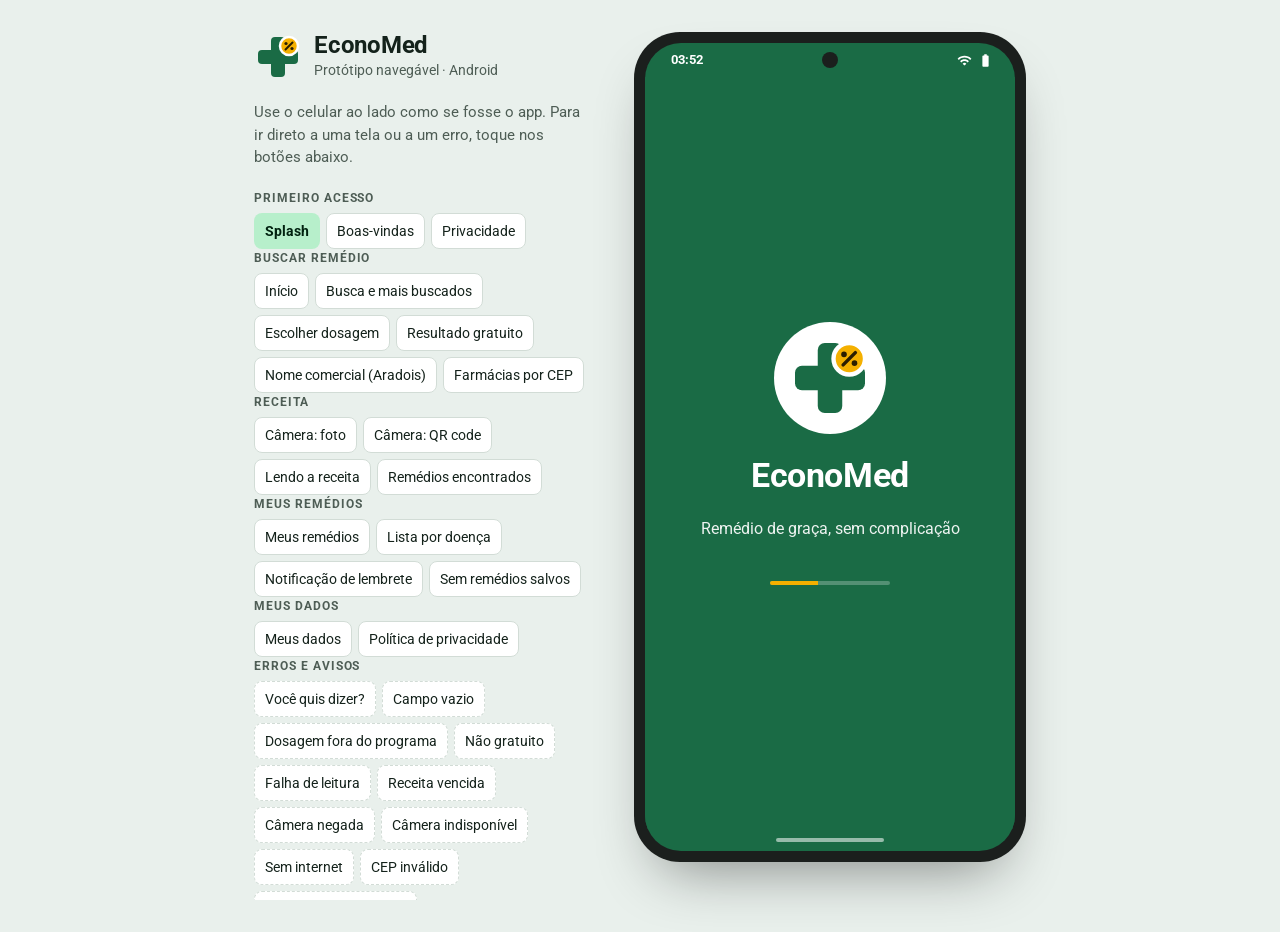
==== commit 7682d40d: "Deixa o protótipo em tema claro e corrige pontos da análise de UX/UI Co-Authored-By: Claude Opus 5.5" ====
--- a/docs/index.html
+++ b/docs/index.html
@@ -7,11 +7,11 @@
 <title>EconoMed Protótipo</title>
 <link rel="preconnect" href="https://fonts.googleapis.com">
 <link rel="preconnect" href="https://fonts.gstatic.com" crossorigin>
-<link rel="stylesheet" href="https://fonts.googleapis.com/css2?family=Atkinson+Hyperlegible:ital,wght@0,400;0,700;1,400&display=swap">
+<link rel="stylesheet" href="https://fonts.googleapis.com/css2?family=Roboto:wght@400;500;700&display=swap">
 <style>
 /* Layout: painel de navegação à esquerda + celular Android ao centro; no celular real, o app vem primeiro e o painel desce. */
 :root{
-  --font: "Atkinson Hyperlegible", "Roboto", "Segoe UI", system-ui, sans-serif;
+  --font: "Roboto", "Segoe UI", system-ui, -apple-system, sans-serif;
   /* página */
   --page:#E9F0EC; --page-ink:#14221B; --panel:#FFFFFF; --muted:#4E5D55; --line:#D2DCD6; --bezel:#1B1F1D;
   /* app: Verde Cuidado (Material 3) */
@@ -25,26 +25,8 @@
   --cam-bg:#0A0E0C; --cam-ink:#F2F5F3; --cam-dim:rgba(10,14,12,.62);
   --s:1;
 }
-@media (prefers-color-scheme: dark){ :root:not([data-theme="light"]){
-  --page:#0D1411; --page-ink:#E2EAE5; --panel:#141C18; --muted:#A3B1A9; --line:#2A3530; --bezel:#050706;
-  --surface:#0F1512; --surface-2:#17201B; --surface-3:#202A24; --on-surface:#DEE5E0; --on-variant:#C0CBC4;
-  --outline:#8A968F; --outline-v:#3F4A44;
-  --primary:#8AD8A7; --on-primary:#00391D; --primary-c:#00522E; --on-primary-c:#B7EFCB;
-  --navy:#AAC7FF; --on-navy:#0B2546; --navy-c:#22406A; --on-navy-c:#D6E3FF;
-  --amber:#F7C548; --on-amber:#2A1E00; --amber-c:#594200; --on-amber-c:#FFE6A3;
-  --error:#F2B8B5; --on-error:#601410; --error-c:#8C1D18; --on-error-c:#F9DEDC;
-  --scrim:rgba(0,0,0,.6); color-scheme:dark;
-}}
-:root[data-theme="dark"]{
-  --page:#0D1411; --page-ink:#E2EAE5; --panel:#141C18; --muted:#A3B1A9; --line:#2A3530; --bezel:#050706;
-  --surface:#0F1512; --surface-2:#17201B; --surface-3:#202A24; --on-surface:#DEE5E0; --on-variant:#C0CBC4;
-  --outline:#8A968F; --outline-v:#3F4A44;
-  --primary:#8AD8A7; --on-primary:#00391D; --primary-c:#00522E; --on-primary-c:#B7EFCB;
-  --navy:#AAC7FF; --on-navy:#0B2546; --navy-c:#22406A; --on-navy-c:#D6E3FF;
-  --amber:#F7C548; --on-amber:#2A1E00; --amber-c:#594200; --on-amber-c:#FFE6A3;
-  --error:#F2B8B5; --on-error:#601410; --error-c:#8C1D18; --on-error-c:#F9DEDC;
-  --scrim:rgba(0,0,0,.6); color-scheme:dark;
-}
+/* Tema claro fixo, a pedido do grupo. */
+:root{color-scheme:light}
 *{box-sizing:border-box}
 html,body{min-height:100%}
 body{background:var(--page);color:var(--page-ink);font-family:var(--font);font-size:15px;line-height:1.5;
@@ -192,8 +174,7 @@
 
 /* farmácias */
 .chips-row{display:flex;flex-wrap:wrap;gap:8px}
-.fchip{min-height:40px;border-radius:8px;border:1px solid var(--outline);background:transparent;padding:6px 14px;font-weight:700;font-size:calc(14px*var(--s));display:inline-flex;align-items:center;gap:6px;cursor:pointer;color:var(--on-surface);position:relative}
-.fchip::after{content:"";position:absolute;inset:-4px 0}
+.fchip{min-height:48px;border-radius:8px;border:1px solid var(--outline);background:transparent;padding:6px 14px;font-weight:700;font-size:calc(14px*var(--s));display:inline-flex;align-items:center;gap:6px;cursor:pointer;color:var(--on-surface);position:relative}
 .fchip[aria-pressed="true"]{background:var(--navy-c);color:var(--on-navy-c);border-color:transparent}
 .fchip .ic{width:18px;height:18px}
 .notif{position:absolute;left:10px;right:10px;top:40px;background:var(--surface-3);color:var(--on-surface);border-radius:20px;padding:12px 14px;display:flex;gap:12px;align-items:flex-start;pointer-events:auto;box-shadow:0 10px 30px rgba(0,0,0,.3);animation:down .25s ease-out;cursor:pointer;border:0;text-align:left;font-size:calc(14px*var(--s))}
@@ -300,7 +281,7 @@
 @keyframes up{from{transform:translateY(12px);opacity:0}}
 
 .switch{position:relative;width:52px;height:32px;flex:none}
-.switch input{position:absolute;inset:0;opacity:0;margin:0;cursor:pointer;width:100%;height:100%}
+.switch input{position:absolute;top:-8px;left:-4px;width:calc(100% + 8px);height:calc(100% + 16px);opacity:0;margin:0;cursor:pointer;z-index:1}
 .switch span{position:absolute;inset:0;border-radius:16px;background:var(--surface-3);border:2px solid var(--outline);transition:.15s}
 .switch span::after{content:"";position:absolute;left:4px;top:50%;width:16px;height:16px;border-radius:50%;background:var(--outline);transform:translateY(-50%);transition:.15s}
 .switch input:checked + span{background:var(--primary);border-color:var(--primary)}
@@ -341,7 +322,6 @@
         <label>Foto da receita<select id="sim-ocr"><option value="ok">Leitura certa</option><option value="fail">Falha na leitura</option><option value="expired">Receita vencida</option></select></label>
         <label>QR code<select id="sim-qr"><option value="ok">QR válido</option><option value="fail">QR inválido</option></select></label>
         <label>Atualizar lista<select id="sim-upd"><option value="ok">Dá certo</option><option value="fail">Falha</option></select></label>
-        <label>Tema<select id="sim-theme"><option value="">Do sistema</option><option value="light">Claro</option><option value="dark">Escuro</option></select></label>
       </div>
       <div class="pgroup" style="margin-top:6px">
         <h2 id="font-lbl">Tamanho da fonte do Android</h2>
@@ -671,7 +651,7 @@
     if (sug.length) h += `<p class="t-label">Sugestões</p><ul class="list">${sug.map(s=>`<li><button class="li" data-act="${s.fora?'pickFora':'pickMed'}" data-id="${s.id}" ${s.brand?`data-brand="${esc(s.brand)}"`:''}>${ic('search')}<span class="grow"><b>${s.label}</b>${s.sub?`<span class="sub">${s.sub}</span>`:''}</span></button></li>`).join('')}</ul>`;
     else h += `<p class="t-small">Toque em buscar para procurar “${esc(S.query)}”.</p>`;
   } else if (!S.query && !S.suggestion && !S.notFound && !S.multi){
-    h += `<p class="t-label">Mais buscados</p><ul class="list mais">${MAIS.map(id=>{const m=medById(id)||foraById(id);return `<li><button class="li" data-act="${medById(id)?'pickMed':'pickFora'}" data-id="${id}">${ic('search')}<span class="grow">${m.nome}</span></button></li>`}).join('')}</ul>`;
+    h += `<p class="t-label">Mais buscados</p><ul class="list mais">${MAIS.map(id=>{const m=medById(id)||foraById(id);return `<li><button class="li" data-act="${medById(id)?'pickMed':'pickFora'}" data-id="${id}">${ic('search')}<span class="grow">${m.nome}</span>${medById(id)?`<span class="chip free">${ic('check')}Gratuito</span>`:`<span class="chip no">Não é gratuito</span>`}</button></li>`}).join('')}</ul>`;
   }
   return h;
 }
@@ -732,8 +712,7 @@
       ${m.apres.map((pr,i)=>`
         <label class="opt" for="pr${i}">
           <input type="radio" name="pres" id="pr${i}" value="${i}" ${S.presIdx===i?'checked':''}>
-          <span class="grow"><b>${pr.d}</b><span class="t-small">${pr.f}</span></span>
-          ${pr.p?`<span class="chip free">${ic('check')}Gratuito</span>`:`<span class="chip no">Fora do programa</span>`}
+          <span class="grow"><b>${pr.d}</b><span class="t-small">${pr.f}</span><span>${pr.p?`<span class="chip free">${ic('check')}Gratuito</span>`:`<span class="chip no">Fora do programa</span>`}</span></span>
         </label>`).join('')}
     </fieldset>
     <p class="src">${m.apres.filter(x=>x.p).length} de ${m.apres.length} apresentações fazem parte do Farmácia Popular.</p>
@@ -1220,9 +1199,7 @@
   if (k==='cam' && ['camera','camnegada','camindisp'].includes(S.screen)) { S.screen=S.stack.pop()||'inicio'; go('camera'); }
   else render(false);
 }));
-document.getElementById('sim-theme').addEventListener('change',e=>{
-  const v=e.target.value; if(v) document.documentElement.setAttribute('data-theme',v); else document.documentElement.removeAttribute('data-theme');
-});
+
 document.getElementById('font-seg').addEventListener('click',e=>{
   const b=e.target.closest('[data-font]'); if(!b) return;
   document.documentElement.style.setProperty('--s', b.dataset.font);
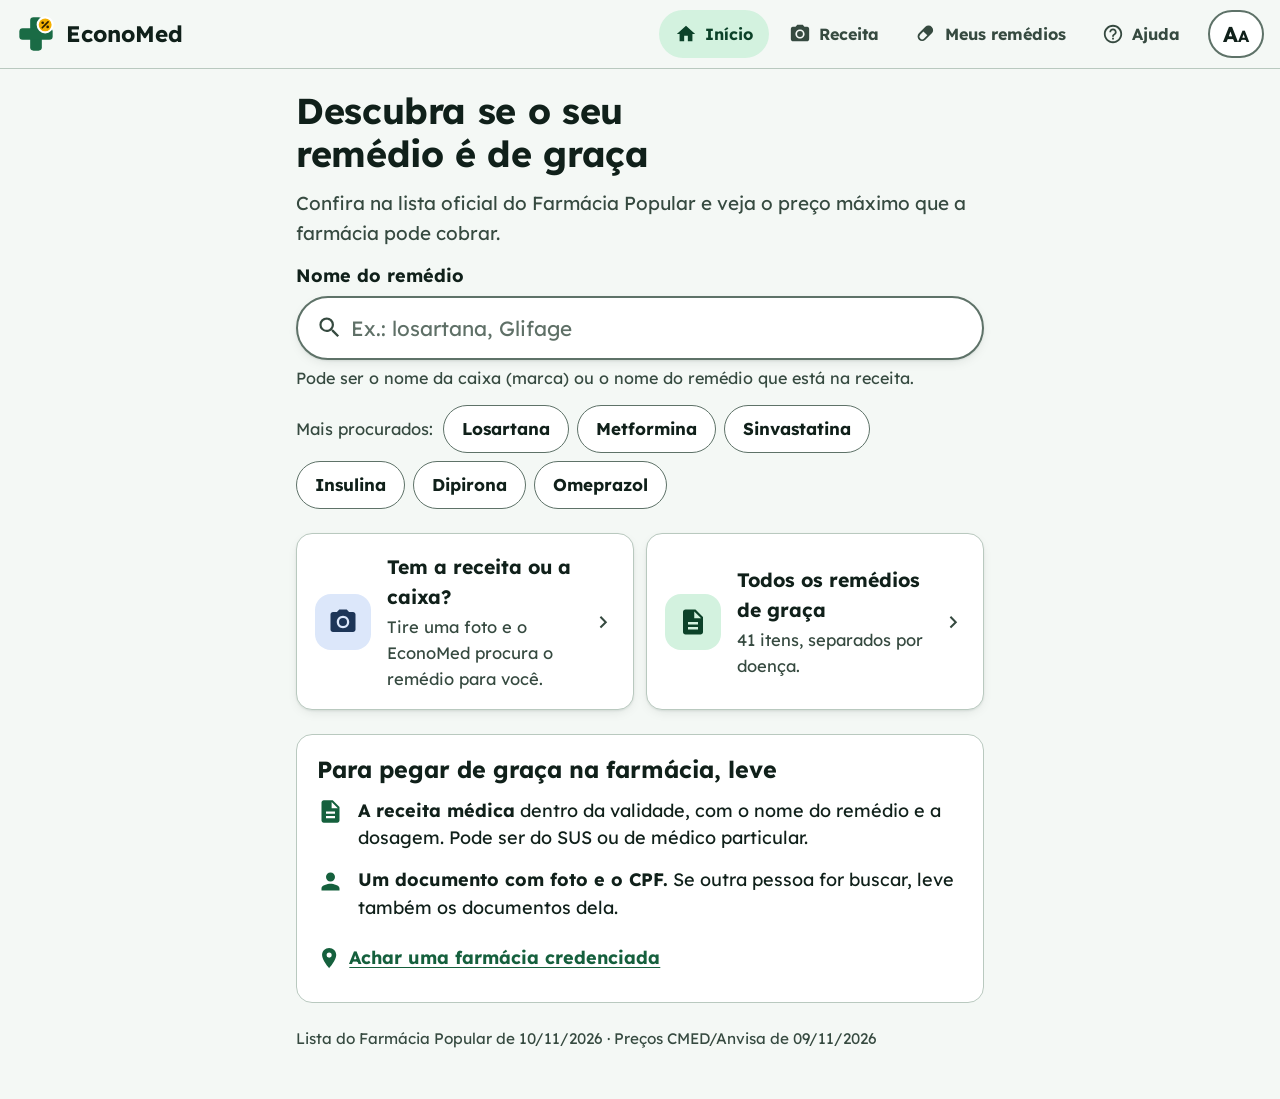
==== commit 1757d9b2: "Lança o MVP web do EconoMed com busca real na tabela CMED - Busca por marca, nome do remédio ou doen" ====
--- a/docs/index.html
+++ b/docs/index.html
@@ -3,1221 +3,35 @@
 <head>
 <meta charset="utf-8">
 <meta name="viewport" content="width=device-width, initial-scale=1, viewport-fit=cover">
-<meta name="description" content="Protótipo navegável do EconoMed: descubra se o seu remédio é gratuito no Farmácia Popular e onde retirar.">
-<title>EconoMed Protótipo</title>
+<title>EconoMed: seu remédio de graça</title>
+<meta name="description" content="Descubra se o seu remédio é de graça no Farmácia Popular, qual dosagem é gratuita e o preço máximo que a farmácia pode cobrar.">
+<meta name="theme-color" content="#1A6B45">
+<link rel="icon" href="icone.svg" type="image/svg+xml">
 <link rel="preconnect" href="https://fonts.googleapis.com">
 <link rel="preconnect" href="https://fonts.gstatic.com" crossorigin>
-<link rel="stylesheet" href="https://fonts.googleapis.com/css2?family=Roboto:wght@400;500;700&display=swap">
-<style>
-/* Layout: painel de navegação à esquerda + celular Android ao centro; no celular real, o app vem primeiro e o painel desce. */
-:root{
-  --font: "Roboto", "Segoe UI", system-ui, -apple-system, sans-serif;
-  /* página */
-  --page:#E9F0EC; --page-ink:#14221B; --panel:#FFFFFF; --muted:#4E5D55; --line:#D2DCD6; --bezel:#1B1F1D;
-  /* app: Verde Cuidado (Material 3) */
-  --surface:#FAFDFB; --surface-2:#EDF4EF; --surface-3:#E1EBE5; --on-surface:#16201B; --on-variant:#43514A;
-  --outline:#6F7C75; --outline-v:#C2CDC6;
-  --primary:#1A6B45; --on-primary:#FFFFFF; --primary-c:#B7EFCB; --on-primary-c:#00210F;
-  --navy:#1D3557; --on-navy:#FFFFFF; --navy-c:#D6E3FF; --on-navy-c:#0B1C33;
-  --amber:#F4B000; --on-amber:#2A1E00; --amber-c:#FFE6A3; --on-amber-c:#3A2A00;
-  --error:#B3261E; --on-error:#FFFFFF; --error-c:#F9DEDC; --on-error-c:#410E0B;
-  --scrim:rgba(10,20,15,.45);
-  --cam-bg:#0A0E0C; --cam-ink:#F2F5F3; --cam-dim:rgba(10,14,12,.62);
-  --s:1;
-}
-/* Tema claro fixo, a pedido do grupo. */
-:root{color-scheme:light}
-*{box-sizing:border-box}
-html,body{min-height:100%}
-body{background:var(--page);color:var(--page-ink);font-family:var(--font);font-size:15px;line-height:1.5;
-  padding-left:max(16px, env(safe-area-inset-left, 0px));padding-right:max(16px, env(safe-area-inset-right, 0px));padding-block:24px}
-button,input,select{font:inherit;color:inherit}
-:focus-visible{outline:3px solid var(--navy);outline-offset:2px}
-a{color:inherit}
-
-.stage{display:grid;grid-template-columns:minmax(0,340px) auto;gap:40px;justify-content:center;align-items:start;max-width:1100px;margin:0 auto}
-/* ---------- painel ---------- */
-.panel{display:flex;flex-direction:column;gap:20px;min-width:0;position:sticky;top:16px;max-height:calc(100vh - 32px);overflow:auto;padding-right:4px}
-.brandline{display:flex;gap:12px;align-items:center}
-.brandline h1{margin:0;font-size:24px;line-height:1.1;letter-spacing:-.01em}
-.brandline p{margin:2px 0 0;color:var(--muted);font-size:14px}
-.intro{margin:0;color:var(--muted);max-width:60ch}
-.pgroup{display:flex;flex-direction:column;gap:6px}
-.pgroup h2{margin:0;font-size:12px;letter-spacing:.08em;text-transform:uppercase;color:var(--muted)}
-.chips{display:flex;flex-wrap:wrap;gap:6px}
-.jump{border:1px solid var(--line);background:var(--panel);border-radius:8px;padding:6px 10px;min-height:36px;cursor:pointer;font-size:13.5px;text-align:left}
-.jump:hover{border-color:var(--outline)}
-.jump[aria-current="true"]{background:var(--primary-c);color:var(--on-primary-c);border-color:transparent;font-weight:700}
-.jump.err{border-style:dashed}
-.sims{display:grid;grid-template-columns:1fr 1fr;gap:8px 10px}
-.sims label{display:flex;flex-direction:column;gap:2px;font-size:12.5px;color:var(--muted);min-width:0}
-.sims select{background:var(--panel);border:1px solid var(--line);border-radius:8px;padding:6px 8px;min-height:36px;color:var(--page-ink);font-size:13.5px;width:100%}
-.seg-mini{display:flex;border:1px solid var(--line);border-radius:8px;overflow:hidden}
-.seg-mini button{flex:1;border:0;background:var(--panel);padding:6px 4px;min-height:36px;cursor:pointer;font-size:13px}
-.seg-mini button[aria-pressed="true"]{background:var(--navy);color:var(--on-navy);font-weight:700}
-.note{font-size:12.5px;color:var(--muted);margin:0;border-top:1px solid var(--line);padding-top:12px}
-
-/* ---------- celular ---------- */
-.device{display:flex;justify-content:center}
-.phone{position:relative;width:392px;height:830px;border-radius:46px;background:var(--bezel);padding:11px;box-shadow:0 30px 60px -25px rgba(0,0,0,.45)}
-.screen{position:relative;width:100%;height:100%;border-radius:36px;overflow:hidden;background:var(--surface);color:var(--on-surface);display:flex;flex-direction:column}
-.statusbar{height:34px;flex:none;display:flex;align-items:center;justify-content:space-between;padding:0 22px 0 26px;font-size:13px;font-weight:700;font-variant-numeric:tabular-nums;position:relative;z-index:3}
-.statusbar .cam-dot{position:absolute;left:50%;top:9px;width:16px;height:16px;border-radius:50%;background:var(--bezel);transform:translateX(-50%)}
-.statusbar .sb-icons{display:flex;gap:6px;align-items:center}
-.statusbar svg{width:15px;height:15px;fill:currentColor}
-.gesture{height:22px;flex:none;display:flex;align-items:center;justify-content:center}
-.gesture span{width:108px;height:4px;border-radius:4px;background:var(--on-surface);opacity:.55}
-.app{flex:1;min-height:0;display:flex;flex-direction:column;position:relative}
-.scroll{flex:1;min-height:0;overflow-y:auto;overflow-x:hidden;padding:4px 16px 24px;display:flex;flex-direction:column;gap:calc(16px*var(--s))}
-.screen.dark-ui{background:var(--cam-bg);color:var(--cam-ink)}
-.screen.dark-ui .gesture span{background:var(--cam-ink)}
-.screen.splash-ui{background:var(--primary);color:var(--on-primary)}
-.screen.splash-ui .gesture span{background:var(--on-primary)}
-
-/* tipografia do app */
-.app{font-size:calc(16px*var(--s));line-height:1.5}
-.t-display{font-size:calc(28px*var(--s));line-height:1.2;font-weight:700;margin:0;letter-spacing:-.01em;text-wrap:balance}
-.t-head{font-size:calc(22px*var(--s));line-height:1.25;font-weight:700;margin:0;text-wrap:balance}
-.t-title{font-size:calc(18px*var(--s));line-height:1.3;font-weight:700;margin:0}
-.t-body{font-size:calc(16px*var(--s));margin:0}
-.t-small{font-size:calc(14px*var(--s));margin:0;color:var(--on-variant)}
-.t-label{font-size:calc(13px*var(--s));font-weight:700;letter-spacing:.04em;text-transform:uppercase;margin:0;color:var(--on-variant)}
-
-/* barra superior */
-.topbar{display:flex;align-items:center;gap:4px;padding:4px 8px;min-height:64px;flex:none}
-.topbar h1{font-size:calc(20px*var(--s));line-height:1.25;margin:0;font-weight:700;flex:1;min-width:0}
-.topbar h1:focus{outline:none}
-.logo-row{display:flex;align-items:center;gap:10px;flex:1;padding-left:8px}
-.logo-row b{font-size:calc(20px*var(--s))}
-.icon-btn{width:48px;height:48px;flex:none;border:0;background:transparent;border-radius:50%;display:grid;place-items:center;cursor:pointer;color:inherit}
-.icon-btn:hover{background:var(--surface-3)}
-.icon-btn svg{width:24px;height:24px;fill:currentColor}
-.ic{width:calc(22px*var(--s));height:calc(22px*var(--s));fill:currentColor;flex:none}
-
-/* botões M3 */
-.btn{min-height:48px;border-radius:24px;border:0;padding:10px 24px;font-weight:700;font-size:calc(16px*var(--s));display:inline-flex;align-items:center;justify-content:center;gap:8px;cursor:pointer;text-decoration:none;text-align:center;line-height:1.25}
-.btn.filled{background:var(--primary);color:var(--on-primary)}
-.btn.tonal{background:var(--primary-c);color:var(--on-primary-c)}
-.btn.navy{background:var(--navy);color:var(--on-navy)}
-.btn.outlined{background:transparent;border:1px solid var(--outline);color:var(--primary)}
-.btn.text{background:transparent;color:var(--primary);padding:10px 12px}
-.btn.danger{background:var(--error);color:var(--on-error)}
-.btn.danger-out{background:transparent;border:1px solid var(--error);color:var(--error)}
-.btn:disabled{background:var(--surface-3);color:var(--on-variant);opacity:.7;cursor:not-allowed}
-.btn.block{width:100%}
-.btn .ic{width:calc(20px*var(--s));height:calc(20px*var(--s))}
-.stack{display:flex;flex-direction:column;gap:calc(10px*var(--s))}
-.row{display:flex;flex-wrap:wrap;gap:8px;align-items:center}
-
-/* campo de busca */
-.field{display:flex;align-items:center;gap:4px;min-height:56px;border-radius:28px;background:var(--surface-3);padding:0 4px 0 16px;border:2px solid transparent}
-.field:focus-within{border-color:var(--primary)}
-.field[data-invalid="true"]{border-color:var(--error)}
-.field input{flex:1;min-width:0;border:0;background:transparent;font-size:calc(17px*var(--s));padding:12px 0;outline:none;color:var(--on-surface)}
-.field input::placeholder{color:var(--on-variant)}
-.fake-field{width:100%;cursor:text;text-align:left;color:var(--on-variant);font-size:calc(17px*var(--s))}
-.field-help{font-size:calc(14px*var(--s));margin:4px 16px 0;color:var(--on-variant)}
-.field-help.err{color:var(--error);display:flex;gap:6px;align-items:flex-start;font-weight:700}
-.out-field{display:flex;flex-direction:column;gap:4px}
-.out-field label{font-size:calc(14px*var(--s));font-weight:700}
-.out-field input{min-height:56px;border:1px solid var(--outline);border-radius:8px;padding:12px 16px;background:transparent;font-size:calc(17px*var(--s));font-variant-numeric:tabular-nums;color:var(--on-surface)}
-.out-field input:focus{outline:none;border:2px solid var(--primary)}
-.out-field input[aria-invalid="true"]{border:2px solid var(--error)}
-
-/* listas */
-.list{list-style:none;margin:0;padding:0;display:flex;flex-direction:column}
-.li{display:flex;align-items:center;gap:14px;min-height:56px;padding:8px 8px;border:0;background:transparent;width:100%;text-align:left;cursor:pointer;border-radius:12px;color:inherit;font-size:calc(16px*var(--s))}
-.li:hover{background:var(--surface-2)}
-.li.boxed{border:1px solid var(--outline-v);border-radius:14px;padding:12px 14px}
-.li.boxed .grow{gap:4px}
-.li .ic{color:var(--on-variant)}
-.li .grow{flex:1;min-width:0;display:flex;flex-direction:column}
-.li .sub{font-size:calc(14px*var(--s));color:var(--on-variant)}
-.mais li{border-bottom:1px solid var(--outline-v)}
-.divider{height:1px;background:var(--outline-v);border:0;margin:0}
-
-/* cartões */
-.card{background:var(--surface-2);border-radius:16px;padding:16px;display:flex;flex-direction:column;gap:calc(10px*var(--s))}
-.card.out{background:transparent;border:1px solid var(--outline-v)}
-.card.hero{background:var(--primary-c);color:var(--on-primary-c)}
-.card.hero .t-small{color:var(--on-primary-c)}
-.card.navy{background:var(--navy-c);color:var(--on-navy-c)}
-.card.navy .t-small{color:var(--on-navy-c)}
-.card.warn{background:var(--amber-c);color:var(--on-amber-c)}
-.card.warn .t-small{color:var(--on-amber-c)}
-.card.errc{background:var(--error-c);color:var(--on-error-c)}
-.card.errc .t-small{color:var(--on-error-c)}
-.banner{display:flex;gap:12px;align-items:flex-start;border-radius:12px;padding:12px 14px;font-size:calc(15px*var(--s))}
-.banner p{margin:0}
-.banner.info{background:var(--navy-c);color:var(--on-navy-c)}
-.banner.warn{background:var(--amber-c);color:var(--on-amber-c)}
-.banner.err{background:var(--error-c);color:var(--on-error-c)}
-
-/* status */
-.status{display:inline-flex;align-items:center;gap:8px;border-radius:10px;padding:8px 12px;font-weight:700;font-size:calc(16px*var(--s));line-height:1.25}
-.status.free{background:var(--primary);color:var(--on-primary)}
-.status.no{background:var(--error-c);color:var(--on-error-c)}
-.chip{display:inline-flex;align-items:center;gap:4px;border-radius:8px;padding:2px 8px;font-size:calc(13px*var(--s));font-weight:700;line-height:1.5}
-.chip.free{background:var(--primary-c);color:var(--on-primary-c)}
-.chip.no{background:var(--surface-3);color:var(--on-variant);border:1px solid var(--outline-v)}
-.chip .ic{width:calc(16px*var(--s));height:calc(16px*var(--s))}
-.kv{display:grid;grid-template-columns:auto 1fr;gap:4px 12px;margin:0;font-size:calc(15px*var(--s))}
-.kv dt{color:var(--on-variant)}
-.kv dd{margin:0;font-weight:700;min-width:0}
-
-/* opções de dosagem */
-.opt{display:flex;gap:14px;align-items:center;border:1px solid var(--outline-v);border-radius:14px;padding:12px 14px;min-height:64px;cursor:pointer}
-.opt:has(input:checked){border:2px solid var(--primary);background:var(--surface-2)}
-.opt input{width:22px;height:22px;accent-color:var(--primary);flex:none;margin:0}
-.opt .grow{flex:1;min-width:0;display:flex;flex-direction:column;gap:2px}
-.opt b{font-size:calc(18px*var(--s))}
-
-/* farmácias */
-.chips-row{display:flex;flex-wrap:wrap;gap:8px}
-.fchip{min-height:48px;border-radius:8px;border:1px solid var(--outline);background:transparent;padding:6px 14px;font-weight:700;font-size:calc(14px*var(--s));display:inline-flex;align-items:center;gap:6px;cursor:pointer;color:var(--on-surface);position:relative}
-.fchip[aria-pressed="true"]{background:var(--navy-c);color:var(--on-navy-c);border-color:transparent}
-.fchip .ic{width:18px;height:18px}
-.notif{position:absolute;left:10px;right:10px;top:40px;background:var(--surface-3);color:var(--on-surface);border-radius:20px;padding:12px 14px;display:flex;gap:12px;align-items:flex-start;pointer-events:auto;box-shadow:0 10px 30px rgba(0,0,0,.3);animation:down .25s ease-out;cursor:pointer;border:0;text-align:left;font-size:calc(14px*var(--s))}
-.notif .grow{flex:1;min-width:0;display:flex;flex-direction:column;gap:2px}
-@keyframes down{from{transform:translateY(-16px);opacity:0}}
-.navbar button{font-size:calc(12px*var(--s))}
-.pmc{gap:calc(8px*var(--s))}
-.pmc-row{display:flex;align-items:center;gap:12px;flex-wrap:wrap;padding-block:6px;border-top:1px solid var(--outline-v)}
-.pmc-row .grow{flex:1;min-width:0;display:flex;flex-direction:column}
-.pmc-val{font-weight:700;font-variant-numeric:tabular-nums;font-size:calc(17px*var(--s));white-space:nowrap}
-.pharm{display:flex;flex-direction:column;gap:6px;border:1px solid var(--outline-v);border-radius:14px;padding:14px}
-.pharm .top{display:flex;gap:10px;align-items:flex-start}
-.pharm .top .ic{color:var(--primary);margin-top:2px}
-.pharm .dist{margin-left:auto;font-weight:700;font-variant-numeric:tabular-nums;white-space:nowrap;font-size:calc(14px*var(--s))}
-.pharm a{align-self:flex-start}
-.links{display:flex;flex-direction:column;gap:8px}
-.extlink{display:flex;align-items:center;gap:12px;min-height:56px;border:1px solid var(--outline-v);border-radius:14px;padding:8px 14px;text-decoration:none;color:var(--on-surface)}
-.extlink .grow{flex:1;display:flex;flex-direction:column;min-width:0}
-.extlink .ic{color:var(--primary)}
-.src{font-size:calc(13px*var(--s));color:var(--on-variant);margin:0}
-
-/* passos (sequência real) */
-.steps{list-style:none;margin:0;padding:0;display:flex;flex-direction:column;gap:10px;counter-reset:s}
-.steps li{display:flex;gap:12px;align-items:flex-start;counter-increment:s}
-.steps li::before{content:counter(s);flex:none;width:calc(28px*var(--s));height:calc(28px*var(--s));border-radius:50%;background:var(--navy);color:var(--on-navy);display:grid;place-items:center;font-weight:700;font-size:calc(14px*var(--s))}
-
-/* nav inferior */
-.navbar{flex:none;display:flex;background:var(--surface-2);padding:8px 0 4px;border-top:1px solid var(--outline-v)}
-.navbar button{flex:1;border:0;background:transparent;display:flex;flex-direction:column;align-items:center;gap:4px;min-height:56px;cursor:pointer;font-size:calc(12.5px*var(--s));font-weight:700;color:var(--on-variant)}
-.navbar .pill{width:60px;height:30px;border-radius:15px;display:grid;place-items:center}
-.navbar .pill svg{width:24px;height:24px;fill:currentColor}
-.navbar button[aria-current="page"]{color:var(--on-surface)}
-.navbar button[aria-current="page"] .pill{background:var(--primary-c);color:var(--on-primary-c)}
-
-/* splash e onboarding */
-.splash{flex:1;display:flex;flex-direction:column;align-items:center;justify-content:center;gap:16px;background:var(--primary);color:var(--on-primary);text-align:center;padding:24px}
-.splash .wordmark{font-size:calc(34px*var(--s));font-weight:700;letter-spacing:-.01em}
-.splash p{margin:0;opacity:.92;font-size:calc(16px*var(--s))}
-.splash .pulse{animation:pop .9s cubic-bezier(.2,.8,.2,1.2) both}
-@keyframes pop{from{transform:scale(.6);opacity:0}to{transform:scale(1);opacity:1}}
-.splash .bar{width:120px;height:4px;border-radius:2px;background:rgba(255,255,255,.25);overflow:hidden;margin-top:24px}
-.splash .bar i{display:block;height:100%;width:40%;background:var(--amber);animation:slide 1.1s ease-in-out infinite}
-@keyframes slide{from{transform:translateX(-100%)}to{transform:translateX(260%)}}
-.onb-art{display:grid;place-items:center;padding:24px 0 8px}
-.onb-art .disc{width:160px;height:160px;border-radius:50%;background:var(--primary-c);display:grid;place-items:center;position:relative}
-.onb-art .disc::after{content:"";position:absolute;right:6px;top:10px;width:38px;height:38px;border-radius:50%;background:var(--amber)}
-.onb-art .disc.lock{background:var(--navy-c)}
-.onb-art .disc.lock svg{width:72px;height:72px;fill:var(--navy)}
-.dots{display:flex;gap:6px;align-items:center}
-.dots i{width:8px;height:8px;border-radius:4px;background:var(--outline-v)}
-.dots i.on{width:24px;background:var(--primary)}
-.priv{list-style:none;margin:0;padding:0;display:flex;flex-direction:column;gap:14px}
-.priv li{display:flex;gap:12px;align-items:flex-start}
-.priv li .ic{color:var(--primary);margin-top:2px}
-.bottom-actions{flex:none;padding:12px 16px 16px;display:flex;flex-direction:column;gap:8px;background:var(--surface)}
-
-/* câmera */
-.cam{flex:1;display:flex;flex-direction:column;background:var(--cam-bg);color:var(--cam-ink);min-height:0}
-.cam .topbar .icon-btn:hover{background:rgba(255,255,255,.12)}
-.seg{display:flex;margin:0 16px;border:1px solid rgba(255,255,255,.5);border-radius:24px;overflow:hidden;flex:none}
-.seg button{flex:1;min-height:48px;border:0;background:transparent;color:var(--cam-ink);font-weight:700;font-size:calc(15px*var(--s));display:flex;align-items:center;justify-content:center;gap:6px;cursor:pointer}
-.seg button[aria-pressed="true"]{background:#CDEFD9;color:#00210F}
-.seg button .ic{width:18px;height:18px}
-.viewfinder{flex:1;min-height:0;margin:14px 16px 0;border-radius:18px;position:relative;overflow:hidden;background:
-  radial-gradient(120% 80% at 50% 40%, #3a4a42 0%, #1b231f 60%, #0d1210 100%)}
-.paper{position:absolute;left:16%;right:16%;top:12%;bottom:16%;background:#F3F1EA;border-radius:4px;transform:rotate(-3deg);box-shadow:0 12px 30px rgba(0,0,0,.5);padding:12% 10%;display:flex;flex-direction:column;gap:7%}
-.paper i{display:block;height:7px;border-radius:3px;background:#9aa39e}
-.paper i.s{width:55%}.paper i.m{width:80%}.paper i.b{background:#3d4b70;width:70%;height:9px}
-.guide{position:absolute;inset:7% 9% 11%;border:3px solid rgba(255,255,255,.85);border-radius:14px}
-.guide.qr{inset:auto;left:50%;top:44%;width:58%;aspect-ratio:1;max-width:100%;transform:translate(-50%,-50%);border-color:#F7C548}
-.qr-code{position:absolute;left:50%;top:44%;width:42%;aspect-ratio:1;max-width:100%;transform:translate(-50%,-50%);background:
-  conic-gradient(#111 0 25%, #fff 0 50%, #111 0 75%, #fff 0) 0 0/22% 22%;border:10px solid #fff;outline:6px solid #111;opacity:.9}
-.cam-hint{position:absolute;left:12px;right:12px;bottom:12px;background:var(--cam-dim);color:var(--cam-ink);border-radius:10px;padding:8px 12px;font-size:calc(14px*var(--s));text-align:center}
-.shutter-row{flex:none;display:flex;align-items:center;justify-content:center;padding:18px 16px 18px;gap:24px}
-.shutter{width:76px;height:76px;border-radius:50%;border:4px solid #fff;background:transparent;padding:5px;cursor:pointer}
-.shutter span{display:block;width:100%;height:100%;border-radius:50%;background:#fff}
-.shutter:active span{transform:scale(.92)}
-
-/* leitura */
-.center{flex:1;display:flex;flex-direction:column;align-items:center;justify-content:center;text-align:center;gap:16px;padding:24px}
-.spinner{width:56px;height:56px;border-radius:50%;border:5px solid var(--primary-c);border-top-color:var(--primary);animation:spin 1s linear infinite}
-@keyframes spin{to{transform:rotate(360deg)}}
-.prog{width:200px;height:6px;border-radius:3px;background:var(--surface-3);overflow:hidden}
-.prog i{display:block;height:100%;width:0;background:var(--primary);animation:fill 1.6s ease-out forwards}
-@keyframes fill{to{width:100%}}
-.state-ic{width:88px;height:88px;border-radius:50%;display:grid;place-items:center;flex:none}
-.state-ic svg{width:44px;height:44px;fill:currentColor}
-.state-ic.err{background:var(--error-c);color:var(--error)}
-.state-ic.warn{background:var(--amber-c);color:var(--on-amber-c)}
-.state-ic.info{background:var(--navy-c);color:var(--navy)}
-.state-ic.ok{background:var(--primary-c);color:var(--primary)}
-.tips{text-align:left;margin:0;padding-left:20px;display:flex;flex-direction:column;gap:6px}
-
-/* overlay */
-.overlay{position:absolute;inset:0;pointer-events:none;z-index:10}
-.scrim{position:absolute;inset:0;background:var(--scrim);pointer-events:auto;display:flex;align-items:center;justify-content:center;padding:24px}
-.dialog{background:var(--surface-2);color:var(--on-surface);border-radius:28px;padding:24px;display:flex;flex-direction:column;gap:16px;max-width:320px;width:100%}
-.dialog h2{margin:0;font-size:calc(22px*var(--s));line-height:1.25}
-.dialog .ic-top{align-self:center;color:var(--error);width:28px;height:28px}
-.dialog .acts{display:flex;justify-content:flex-end;gap:8px;flex-wrap:wrap}
-.snack{position:absolute;left:12px;right:12px;bottom:92px;background:var(--on-surface);color:var(--surface);border-radius:8px;padding:12px 8px 12px 16px;display:flex;align-items:center;gap:8px;pointer-events:auto;box-shadow:0 6px 18px rgba(0,0,0,.25);font-size:calc(15px*var(--s));animation:up .2s ease-out}
-.snack p{margin:0;flex:1}
-.snack button{border:0;background:transparent;color:var(--primary-c);font-weight:700;min-height:48px;padding:0 10px;cursor:pointer}
-@keyframes up{from{transform:translateY(12px);opacity:0}}
-
-.switch{position:relative;width:52px;height:32px;flex:none}
-.switch input{position:absolute;top:-8px;left:-4px;width:calc(100% + 8px);height:calc(100% + 16px);opacity:0;margin:0;cursor:pointer;z-index:1}
-.switch span{position:absolute;inset:0;border-radius:16px;background:var(--surface-3);border:2px solid var(--outline);transition:.15s}
-.switch span::after{content:"";position:absolute;left:4px;top:50%;width:16px;height:16px;border-radius:50%;background:var(--outline);transform:translateY(-50%);transition:.15s}
-.switch input:checked + span{background:var(--primary);border-color:var(--primary)}
-.switch input:checked + span::after{left:22px;width:24px;height:24px;background:var(--on-primary)}
-.switch input:focus-visible + span{outline:3px solid var(--navy);outline-offset:2px}
-.sr{position:absolute;width:1px;height:1px;overflow:hidden;clip:rect(0 0 0 0);white-space:nowrap}
-
-@media (prefers-reduced-motion: reduce){*{animation-duration:.01ms!important;animation-iteration-count:1!important;transition:none!important}}
-
-@media (max-width: 860px){
-  .stage{grid-template-columns:minmax(0,1fr);gap:28px}
-  .device{order:-1}
-  .panel{position:static;max-height:none;overflow:visible}
-}
-@media (max-width: 460px){
-  body{padding-block:12px}
-  .phone{width:100%;height:min(830px, calc(100svh - 24px));padding:0;border-radius:24px;background:transparent;box-shadow:0 0 0 1px var(--line)}
-  .screen{border-radius:24px}
-  .statusbar .cam-dot{display:none}
-}
-</style>
-
+<link rel="stylesheet" href="https://fonts.googleapis.com/css2?family=Lexend:wght@400;600;700&display=swap">
+<link rel="stylesheet" href="css/app.css">
+<link rel="preload" href="data/remedios.json" as="fetch" crossorigin>
 </head>
 <body>
-<div class="stage">
-  <aside class="panel" aria-label="Mapa do protótipo">
-    <div class="brandline">
-      <svg width="48" height="48" viewBox="0 0 48 48" aria-hidden="true"><use href="#logo"/></svg>
-      <div><h1>EconoMed</h1><p>Protótipo navegável · Android</p></div>
-    </div>
-    <p class="intro">Use o celular ao lado como se fosse o app. Para ir direto a uma tela ou a um erro, toque nos botões abaixo.</p>
-    <div id="flows"></div>
-    <div class="pgroup">
-      <h2>Simular situações</h2>
-      <div class="sims">
-        <label>Conexão<select id="sim-net"><option value="on">Com internet</option><option value="off">Sem internet</option></select></label>
-        <label>Câmera<select id="sim-cam"><option value="ok">Permitida</option><option value="denied">Permissão negada</option><option value="none">Indisponível</option></select></label>
-        <label>Foto da receita<select id="sim-ocr"><option value="ok">Leitura certa</option><option value="fail">Falha na leitura</option><option value="expired">Receita vencida</option></select></label>
-        <label>QR code<select id="sim-qr"><option value="ok">QR válido</option><option value="fail">QR inválido</option></select></label>
-        <label>Atualizar lista<select id="sim-upd"><option value="ok">Dá certo</option><option value="fail">Falha</option></select></label>
-      </div>
-      <div class="pgroup" style="margin-top:6px">
-        <h2 id="font-lbl">Tamanho da fonte do Android</h2>
-        <div class="seg-mini" role="group" aria-labelledby="font-lbl" id="font-seg">
-          <button type="button" data-font="1" aria-pressed="true">100%</button>
-          <button type="button" data-font="1.3" aria-pressed="false">130%</button>
-          <button type="button" data-font="1.6" aria-pressed="false">160%</button>
-        </div>
-      </div>
-    </div>
-    <p class="note">Remédios, dosagens e indicações seguem a lista do Farmácia Popular. Os endereços das farmácias são exemplos para o protótipo; no app, eles vêm da lista oficial “Aqui Tem Farmácia Popular”. O preço máximo vem da tabela CMED/Anvisa de 09/11/2026. Os preços de cada farmácia não ficam no app: os links abrem o site de cada rede.</p>
-  </aside>
-
-  <main class="device">
-    <div class="phone" id="phone">
-      <div class="screen" id="screen">
-        <div class="statusbar" aria-hidden="true">
-          <span id="clock">17:22</span><span class="cam-dot"></span>
-          <span class="sb-icons" id="sb-icons"></span>
-        </div>
-        <div class="app" id="app" aria-live="off"></div>
-        <div class="gesture" aria-hidden="true"><span></span></div>
-        <div class="overlay" id="overlay"></div>
-      </div>
-    </div>
-  </main>
-</div>
-
-<svg width="0" height="0" style="position:absolute" aria-hidden="true">
-  <defs>
-    <symbol id="logo" viewBox="0 0 48 48">
-      <rect x="17" y="4" width="14" height="40" rx="4" fill="#1A6B45"/>
-      <rect x="4" y="17" width="40" height="14" rx="4" fill="#1A6B45"/>
-      <circle cx="35" cy="13" r="9" fill="#F4B000" stroke="#FFFFFF" stroke-width="2.5"/>
-      <path d="M31.5 16.5l7-7" stroke="#2A1E00" stroke-width="2" stroke-linecap="round"/>
-      <circle cx="32" cy="10.5" r="1.6" fill="#2A1E00"/><circle cx="38" cy="15.5" r="1.6" fill="#2A1E00"/>
-    </symbol>
-  </defs>
-</svg>
-
-<script>
-(function(){
-const LIST_DATE = '10/11/2026';
-const P = {
-  search:'M15.5 14h-.79l-.28-.27A6.47 6.47 0 0 0 16 9.5 6.5 6.5 0 1 0 9.5 16c1.61 0 3.09-.59 4.23-1.57l.27.28v.79l5 4.99L20.49 19l-4.99-5zm-6 0C7.01 14 5 11.99 5 9.5S7.01 5 9.5 5 14 7.01 14 9.5 11.99 14 9.5 14z',
-  back:'M20 11H7.83l5.59-5.59L12 4l-8 8 8 8 1.41-1.41L7.83 13H20v-2z',
-  camera:'M12 15.2a3.2 3.2 0 1 0 0-6.4 3.2 3.2 0 0 0 0 6.4zM9 2 7.17 4H4c-1.1 0-2 .9-2 2v12c0 1.1.9 2 2 2h16c1.1 0 2-.9 2-2V6c0-1.1-.9-2-2-2h-3.17L15 2H9zm3 15c-2.76 0-5-2.24-5-5s2.24-5 5-5 5 2.24 5 5-2.24 5-5 5z',
-  check:'M12 2C6.48 2 2 6.48 2 12s4.48 10 10 10 10-4.48 10-10S17.52 2 12 2zm-2 15-5-5 1.41-1.41L10 14.17l7.59-7.59L19 8l-9 9z',
-  pin:'M12 2C8.13 2 5 5.13 5 9c0 5.25 7 13 7 13s7-7.75 7-13c0-3.87-3.13-7-7-7zm0 9.5a2.5 2.5 0 0 1 0-5 2.5 2.5 0 0 1 0 5z',
-  ext:'M19 19H5V5h7V3H5a2 2 0 0 0-2 2v14a2 2 0 0 0 2 2h14c1.1 0 2-.9 2-2v-7h-2v7zM14 3v2h3.59l-9.83 9.83 1.41 1.41L19 6.41V10h2V3h-7z',
-  err:'M12 2C6.48 2 2 6.48 2 12s4.48 10 10 10 10-4.48 10-10S17.52 2 12 2zm1 15h-2v-2h2v2zm0-4h-2V7h2v6z',
-  info:'M12 2C6.48 2 2 6.48 2 12s4.48 10 10 10 10-4.48 10-10S17.52 2 12 2zm1 15h-2v-6h2v6zm0-8h-2V7h2v2z',
-  wifioff:'M23.64 7c-.45-.34-4.93-4-11.64-4-1.5 0-2.89.19-4.15.48L18.18 13.8 23.64 7zm-6.6 8.22L3.27 1.44 2 2.72l2.05 2.06C1.91 5.76.59 6.82.36 7l11.63 14.49.01.01.01-.01 3.9-4.86 3.32 3.32 1.27-1.27-3.46-3.46z',
-  wifi:'M1 9l2 2c4.97-4.97 13.03-4.97 18 0l2-2C16.93 2.93 7.08 2.93 1 9zm8 8l3 3 3-3a4.24 4.24 0 0 0-6 0zm-4-4 2 2a7.07 7.07 0 0 1 10 0l2-2C15.14 9.14 8.87 9.14 5 13z',
-  battery:'M15.67 4H14V2h-4v2H8.33C7.6 4 7 4.6 7 5.33v15.33C7 21.4 7.6 22 8.33 22h7.33c.74 0 1.34-.6 1.34-1.33V5.33C17 4.6 16.4 4 15.67 4z',
-  refresh:'M17.65 6.35A7.96 7.96 0 0 0 12 4c-4.42 0-7.99 3.58-7.99 8s3.57 8 7.99 8c3.73 0 6.84-2.55 7.73-6h-2.08A5.99 5.99 0 0 1 12 18c-3.31 0-6-2.69-6-6s2.69-6 6-6c1.66 0 3.14.69 4.22 1.78L13 11h7V4l-2.35 2.35z',
-  del:'M6 19c0 1.1.9 2 2 2h8c1.1 0 2-.9 2-2V7H6v12zM19 4h-3.5l-1-1h-5l-1 1H5v2h14V4z',
-  lock:'M18 8h-1V6c0-2.76-2.24-5-5-5S7 3.24 7 6v2H6c-1.1 0-2 .9-2 2v10c0 1.1.9 2 2 2h12c1.1 0 2-.9 2-2V10c0-1.1-.9-2-2-2zm-6 9c-1.1 0-2-.9-2-2s.9-2 2-2 2 .9 2 2-.9 2-2 2zm3.1-9H8.9V6c0-1.71 1.39-3.1 3.1-3.1 1.71 0 3.1 1.39 3.1 3.1v2z',
-  close:'M19 6.41 17.59 5 12 10.59 6.41 5 5 6.41 10.59 12 5 17.59 6.41 19 12 13.41 17.59 19 19 17.59 13.41 12z',
-  qr:'M3 11h8V3H3v8zm2-6h4v4H5V5zM3 21h8v-8H3v8zm2-6h4v4H5v-4zM13 3v8h8V3h-8zm6 6h-4V5h4v4zM13 13h2v2h-2zM15 15h2v2h-2zM13 17h2v2h-2zM17 17h2v2h-2zM19 19h2v2h-2zM15 19h2v2h-2zM17 13h2v2h-2zM19 15h2v2h-2z',
-  history:'M13 3a9 9 0 0 0-9 9H1l3.89 3.89.07.14L9 12H6c0-3.87 3.13-7 7-7s7 3.13 7 7-3.13 7-7 7c-1.93 0-3.68-.79-4.94-2.06l-1.42 1.42A8.95 8.95 0 0 0 13 21a9 9 0 0 0 0-18zm-1 5v5l4.28 2.54.72-1.21-3.5-2.08V8H12z',
-  home:'M10 20v-6h4v6h5v-8h3L12 3 2 12h3v8z',
-  shield:'M12 1 3 5v6c0 5.55 3.84 10.74 9 12 5.16-1.26 9-6.45 9-12V5l-9-4zm-2 16-4-4 1.41-1.41L10 14.17l6.59-6.59L18 9l-8 8z',
-  doc:'M14 2H6c-1.1 0-2 .9-2 2v16c0 1.1.9 2 2 2h12c1.1 0 2-.9 2-2V8l-6-6zm2 16H8v-2h8v2zm0-4H8v-2h8v2zm-3-5V3.5L18.5 9H13z',
-  chev:'M10 6 8.59 7.41 13.17 12l-4.58 4.59L10 18l6-6z',
-  nocam:'M21 6.5l-4 4V7c0-.55-.45-1-1-1H9.82L21 17.18V6.5zM3.27 2 2 3.27 4.73 6H4c-.55 0-1 .45-1 1v10c0 .55.45 1 1 1h12c.21 0 .39-.08.54-.18L19.73 21 21 19.73 3.27 2z',
-  person:'M12 12c2.21 0 4-1.79 4-4s-1.79-4-4-4-4 1.79-4 4 1.79 4 4 4zm0 2c-2.67 0-8 1.34-8 4v2h16v-2c0-2.66-5.33-4-8-4z',
-  phone:'M17 1H7c-1.1 0-2 .9-2 2v18c0 1.1.9 2 2 2h10c1.1 0 2-.9 2-2V3c0-1.1-.9-2-2-2zm0 18H7V5h10v14z',
-  pill:'M4.22 11.29l7.07-7.07a5 5 0 0 1 7.07 7.07l-7.07 7.07a5 5 0 0 1-7.07-7.07zm1.41 1.41a3 3 0 0 0 4.24 4.24l3.54-3.53-4.25-4.24-3.53 3.53z',
-  volume:'M3 9v6h4l5 5V4L7 9H3zm13.5 3A4.5 4.5 0 0 0 14 7.97v8.05c1.48-.73 2.5-2.25 2.5-4.02zM14 3.23v2.06c2.89.86 5 3.54 5 6.71s-2.11 5.85-5 6.71v2.06c4.01-.91 7-4.49 7-8.77s-2.99-7.86-7-8.77z',
-  share:'M18 16.08c-.76 0-1.44.3-1.96.77L8.91 12.7c.05-.23.09-.46.09-.7s-.04-.47-.09-.7l7.05-4.11A2.99 2.99 0 1 0 15 5c0 .24.04.47.09.7L8.04 9.81A2.99 2.99 0 1 0 6 15c.79 0 1.5-.31 2.04-.81l7.12 4.16c-.05.21-.08.43-.08.65 0 1.61 1.31 2.92 2.92 2.92s2.92-1.31 2.92-2.92-1.31-2.92-2.92-2.92z',
-  bell:'M12 22c1.1 0 2-.9 2-2h-4a2 2 0 0 0 2 2zm6-6v-5c0-3.07-1.64-5.64-4.5-6.32V4a1.5 1.5 0 0 0-3 0v.68C7.63 5.36 6 7.92 6 11v5l-2 2v1h16v-1l-2-2z',
-  calendar:'M19 4h-1V2h-2v2H8V2H6v2H5c-1.11 0-2 .9-2 2v14a2 2 0 0 0 2 2h14c1.1 0 2-.9 2-2V6c0-1.1-.9-2-2-2zm0 16H5V9h14v11zM7 11h5v5H7z'
-};
-const ic = (n, cls='ic') => `<svg class="${cls}" viewBox="0 0 24 24" aria-hidden="true"><path d="${P[n]}"/></svg>`;
-const esc = s => String(s).replace(/[&<>"']/g, c => ({'&':'&amp;','<':'&lt;','>':'&gt;','"':'&quot;',"'":'&#39;'}[c]));
-const norm = s => String(s).normalize('NFD').replace(/[̀-ͯ]/g,'').toLowerCase().replace(/\s+/g,' ').trim();
-
-/* ---------- Dados: lista do Farmácia Popular ---------- */
-const MEDS = [
-  {id:'losartana', chave:'losartana', nome:'Losartana potássica', indic:'Hipertensão (pressão alta)', marcas:['Aradois','Cozaar'],
-    apres:[{d:'25 mg',f:'comprimido',p:false},{d:'50 mg',f:'comprimido',p:true},{d:'100 mg',f:'comprimido',p:false},{d:'50 mg + hidroclorotiazida 12,5 mg',f:'comprimido',p:false}]},
-  {id:'metformina', chave:'metformina', nome:'Cloridrato de metformina', indic:'Diabetes', marcas:['Glifage'],
-    apres:[{d:'500 mg',f:'comprimido',p:true},{d:'500 mg ação prolongada',f:'comprimido',p:true},{d:'850 mg',f:'comprimido',p:true},{d:'1 g',f:'comprimido',p:false}]},
-  {id:'insulina', chave:'insulina', nome:'Insulina humana', indic:'Diabetes', marcas:['Humulin','Novolin'],
-    apres:[{d:'NPH 100 UI/mL',f:'suspensão injetável',p:true},{d:'Regular 100 UI/mL',f:'solução injetável',p:true}]},
-  {id:'ipratropio', chave:'ipratropio', nome:'Brometo de ipratrópio', indic:'Asma', marcas:['Atrovent'],
-    apres:[{d:'0,02 mg/dose',f:'aerossol',p:true},{d:'0,25 mg/mL',f:'solução para inalação',p:true}]},
-  {id:'atenolol', chave:'atenolol', nome:'Atenolol', indic:'Hipertensão (pressão alta)', marcas:['Atenol'], apres:[{d:'25 mg',f:'comprimido',p:true}]},
-  {id:'anlodipino', chave:'anlodipino', nome:'Besilato de anlodipino', indic:'Hipertensão (pressão alta)', marcas:['Norvasc'], apres:[{d:'5 mg',f:'comprimido',p:true}]},
-  {id:'captopril', chave:'captopril', nome:'Captopril', indic:'Hipertensão (pressão alta)', marcas:['Capoten'], apres:[{d:'25 mg',f:'comprimido',p:true}]},
-  {id:'enalapril', chave:'enalapril', nome:'Maleato de enalapril', indic:'Hipertensão (pressão alta)', marcas:['Renitec'], apres:[{d:'10 mg',f:'comprimido',p:true}]},
-  {id:'hidroclorotiazida', chave:'hidroclorotiazida', nome:'Hidroclorotiazida', indic:'Hipertensão (pressão alta)', marcas:['Clorana'], apres:[{d:'25 mg',f:'comprimido',p:true}]},
-  {id:'propranolol', chave:'propranolol', nome:'Cloridrato de propranolol', indic:'Hipertensão (pressão alta)', marcas:['Propranolol Ayerst'], apres:[{d:'40 mg',f:'comprimido',p:true}]},
-  {id:'espironolactona', chave:'espironolactona', nome:'Espironolactona', indic:'Hipertensão (pressão alta)', marcas:['Aldactone'], apres:[{d:'25 mg',f:'comprimido',p:true}]},
-  {id:'glibenclamida', chave:'glibenclamida', nome:'Glibenclamida', indic:'Diabetes', marcas:['Daonil'], apres:[{d:'5 mg',f:'comprimido',p:true}]},
-  {id:'dapagliflozina', chave:'dapagliflozina', nome:'Dapagliflozina', indic:'Diabetes com doença cardiovascular', marcas:['Forxiga'],
-    nota:'No programa, é gratuita para pessoas a partir de 65 anos com diabetes tipo 2 e doença cardiovascular.', apres:[{d:'10 mg',f:'comprimido',p:true}]},
-  {id:'beclometasona', chave:'beclometasona', nome:'Dipropionato de beclometasona', indic:'Asma', marcas:['Clenil'],
-    apres:[{d:'50 mcg/dose',f:'aerossol',p:true},{d:'200 mcg/dose',f:'aerossol',p:true},{d:'250 mcg/dose',f:'aerossol',p:true}]},
-  {id:'salbutamol', chave:'salbutamol', nome:'Sulfato de salbutamol', indic:'Asma', marcas:['Aerolin'],
-    apres:[{d:'100 mcg/dose',f:'aerossol',p:true},{d:'5 mg/mL',f:'solução para inalação',p:true}]},
-  {id:'budesonida', chave:'budesonida', nome:'Budesonida', indic:'Rinite', marcas:['Busonid'],
-    apres:[{d:'32 mcg/dose',f:'spray nasal',p:true},{d:'50 mcg/dose',f:'spray nasal',p:true}]},
-  {id:'sinvastatina', chave:'sinvastatina', nome:'Sinvastatina', indic:'Colesterol alto (dislipidemia)', marcas:['Zocor'],
-    apres:[{d:'10 mg',f:'comprimido',p:true},{d:'20 mg',f:'comprimido',p:true},{d:'40 mg',f:'comprimido',p:true}]},
-  {id:'alendronato', chave:'alendronato', nome:'Alendronato de sódio', indic:'Osteoporose', marcas:['Fosamax'], apres:[{d:'70 mg',f:'comprimido',p:true}]},
-  {id:'carbidopa', chave:'carbidopa', nome:'Carbidopa + levodopa', indic:'Doença de Parkinson', marcas:['Sinemet'], apres:[{d:'25 mg + 250 mg',f:'comprimido',p:true}]},
-  {id:'timolol', chave:'timolol', nome:'Maleato de timolol', indic:'Glaucoma', marcas:['Timoptol'],
-    apres:[{d:'2,5 mg/mL',f:'colírio',p:true},{d:'5 mg/mL',f:'colírio',p:true}]}
-];
-const FORA = [
-  {id:'dipirona', nome:'Dipirona', marcas:['Novalgina'], tipo:'analgésico e antitérmico', dose:'1 g · comprimido'},
-  {id:'ibuprofeno', nome:'Ibuprofeno', marcas:['Advil','Alivium'], tipo:'anti-inflamatório', dose:'400 mg · cápsula'},
-  {id:'omeprazol', nome:'Omeprazol', marcas:['Losec'], tipo:'protetor do estômago', dose:'20 mg · cápsula'},
-  {id:'paracetamol', nome:'Paracetamol', marcas:['Tylenol'], tipo:'analgésico e antitérmico', dose:'750 mg · comprimido'},
-  {id:'amoxicilina', nome:'Amoxicilina', marcas:['Amoxil'], tipo:'antibiótico', dose:'500 mg · cápsula'}
-];
-/* Preço Máximo ao Consumidor (PMC), tabela CMED/Anvisa publicada em 09/11/2026, ICMS 18% (SP).
-   Por apresentação: [embalagem, [menor PMC genérico, maior PMC genérico, nº de genéricos] | null, [marca, PMC] | null] */
-const CMED_DATE = '09/11/2026';
-const PMC = {"losartana":[["caixa com 30",null,["Corus",88.81]],["caixa com 30",[18.51,71.76,14],["Cozaar",73.14]],["caixa com 30",[53.51,106.0,3],["Cozaar",107.85]],["caixa com 30",[48.34,145.7,5],["Corus H",112.12]]],"metformina":[["caixa com 30",[16.0,20.15,5],["Glifage",30.96]],["caixa com 30",[8.19,16.31,3],["Glifage Xr",12.2]],["caixa com 30",[24.33,27.8,7],["Glifage",41.66]],["caixa com 30",[35.47,36.14,2],["Glifage",59.15]]],"insulina":[["embalagem de 3 mL",null,["Humulin N",96.61]],["embalagem de 10 mL",null,["Novolin R",88.89]]],"ipratropio":[["embalagem de 10 mL",null,["Atrovent",43.36]],["embalagem de 20 mL",[13.94,21.35,7],["Atrovent",32.34]]],"atenolol":[["caixa com 30",[7.73,37.75,11],["Ablok",26.09]]],"anlodipino":[["caixa com 30",[15.73,119.07,13],["Norvasc",93.12]]],"captopril":[["caixa com 30",[11.56,53.34,12],["Captocord",21.53]]],"enalapril":[["caixa com 30",[10.16,69.46,12],["Renitec",28.48]]],"hidroclorotiazida":[["caixa com 30",[6.66,10.63,10],["Clorana",16.36]]],"propranolol":[["caixa com 30",[6.08,11.69,6],["Amprax",8.99]]],"espironolactona":[["caixa com 30",[30.39,31.29,4],["Diacqua",30.99]]],"glibenclamida":[["caixa com 30",[16.02,17.17,8],["Daonil",26.47]]],"dapagliflozina":[["caixa com 30",[157.15,157.15,1],["Forxiga",241.85]]],"beclometasona":[["200 doses",[37.55,37.55,1],["Ailuk",37.55]],["200 doses",[61.44,61.44,1],["Ailuk",61.44]],["200 doses",[77.19,77.19,1],["Clenil Hfa",81.42]]],"salbutamol":[["200 doses",null,["Aerolin",57.74]],["embalagem de 10 mL",null,["Aerolin",24.89]]],"budesonida":[["120 doses",[31.5,31.5,1],["Inalide",31.5]],["200 doses",null,["Noex",83.63]]],"sinvastatina":[["caixa com 30",[20.23,224.58,5],["Sinvalip",29.47]],["caixa com 30",[19.17,224.58,9],["Sinvasmax",19.39]],["caixa com 30",[38.0,223.99,11],["Sinvasmax",38.83]]],"alendronato":[["caixa com 4",[22.73,224.35,12],["Ostrazil",77.44]]],"carbidopa":[["caixa com 30",null,["Parkidopa",61.27]]],"timolol":[["embalagem de 5 mL",[13.76,13.76,1],null],["embalagem de 5 mL",[14.64,16.25,3],["Timoptol",85.68]]],"dipirona":[["caixa com 10",[15.31,31.22,3],["Novalgina",25.76]]],"ibuprofeno":[["caixa com 10",[23.02,29.3,5],["Advil",32.06]]],"omeprazol":[["caixa com 28",[31.48,158.46,11],["Omoprel",27.64]]],"paracetamol":[["caixa com 20",[17.21,33.27,10],["Tylenol",49.98]]],"amoxicilina":[["caixa com 21",[23.49,84.55,13],["Amoxil",130.08]]]};
-const MAIS = ['losartana','metformina','dipirona','insulina','ipratropio','atenolol','sinvastatina','dapagliflozina'];
-const FARM = [
-  {nome:'Farmácia Itapecerica', end:'Estr. de Itapecerica, 2801, Loja A, Vila Maracanã, São Paulo – SP, 05835-005', dist:'0,4 km'},
-  {nome:'Drogaria Maracanã', end:'R. Thereza Mouco de Oliveira, 56, Vila Maracanã, São Paulo – SP, 05846-420', dist:'0,9 km'},
-  {nome:'Drogaria Vila Franca', end:'Av. Sílvio Ribeiro Aragão, 145, Vila Franca, São Paulo – SP, 05776-510', dist:'1,2 km'}
-];
-const medById = id => MEDS.find(m => m.id===id);
-const foraById = id => FORA.find(m => m.id===id);
-
-/* ---------- Estado ---------- */
-const DAY=864e5;
-const daysAgo = n => { const d=new Date(); d.setHours(12,0,0,0); return new Date(d.getTime()-n*DAY).toISOString().slice(0,10); };
-const fmtD = iso => { const [y,m,d]=iso.split('-'); return `${d}/${m}/${y}`; };
-const addD = (iso,n) => new Date(new Date(iso+'T12:00:00').getTime()+n*DAY).toISOString().slice(0,10);
-const todayIso = () => daysAgo(0);
-const daysUntil = iso => Math.round((new Date(iso+'T12:00:00') - new Date(todayIso()+'T12:00:00'))/DAY);
-const GRUPOS = [['pressao','Pressão alta',/Hipertens/],['diabetes','Diabetes',/Diabetes/],['asma','Asma',/Asma/],['rinite','Rinite',/Rinite/],['colesterol','Colesterol alto',/Colesterol/],['osteoporose','Osteoporose',/Osteoporose/],['parkinson','Parkinson',/Parkinson/],['glaucoma','Glaucoma',/Glaucoma/]];
-const grupoDe = m => (GRUPOS.find(g=>g[2].test(m.indic))||[])[0];
-const sim = {net:'on', cam:'ok', ocr:'ok', qr:'ok', upd:'ok', font:1};
-const S = {
-  screen:'splash', stack:[], firstRun:true,
-  query:'', searchErr:null, suggestion:null, multi:null, notFound:null,
-  med:null, presIdx:null, brandFrom:null, fora:null,
-  cep:'05835-005', cepErr:null,
-  camMode:'foto', privFromDados:false,
-  saved:[{id:'losartana', idx:1, last:daysAgo(28), remind:true}], notif:false,
-  saveHistory:true, history:['Aradois','Losartana potássica','Metformina','Insulina'],
-  dialog:null, snack:null, listDate:LIST_DATE, recipeSource:'foto'
-};
-
-const app = document.getElementById('app');
-const overlay = document.getElementById('overlay');
-const screenEl = document.getElementById('screen');
-
-/* ---------- Pedaços reutilizáveis ---------- */
-const topbar = (title, opts={}) => `
-  <header class="topbar">
-    ${opts.noBack ? '' : `<button class="icon-btn" data-act="back" aria-label="Voltar">${ic('back')}</button>`}
-    <h1 tabindex="-1" data-focus>${title}</h1>
-    ${opts.right||''}
-  </header>`;
-const navbar = cur => `
-  <nav class="navbar" aria-label="Navegação principal">
-    <button data-nav="inicio" ${cur==='inicio'?'aria-current="page"':''}><span class="pill">${ic('home')}</span>Início</button>
-    <button data-nav="camera" ${cur==='camera'?'aria-current="page"':''}><span class="pill">${ic('camera')}</span>Receita</button>
-    <button data-nav="meus" ${cur==='meus'?'aria-current="page"':''}><span class="pill">${ic('pill')}</span>Remédios</button>
-    <button data-nav="dados" ${cur==='dados'?'aria-current="page"':''}><span class="pill">${ic('shield')}</span>Meus dados</button>
-  </nav>`;
-const listDateLine = () => `<p class="src">${ic('calendar','ic')} Lista do Farmácia Popular atualizada em <b>${S.listDate}</b></p>`;
-const presLabel = (pr) => `${pr.d} · ${pr.f}`;
-const priceLinks = (term) => {
-  const q = encodeURIComponent(term);
-  const L = [
-    ['Drogasil', `https://www.drogasil.com.br/search?w=${q}`],
-    ['Droga Raia', `https://www.drogaraia.com.br/search?w=${q}`],
-    ['Pague Menos', `https://www.paguemenos.com.br/${q}?_q=${q}&map=ft`]
-  ];
-  return `<div class="links">${L.map(([n,u])=>`
-    <a class="extlink" href="${u}" target="_blank" rel="noopener">
-      <span class="grow"><b>${n}</b><span class="t-small">Ver preço no site</span></span>${ic('ext')}<span class="sr">(abre o site em outra aba)</span>
-    </a>`).join('')}</div>
-    <p class="src">O preço de cada farmácia muda todo dia e as redes não oferecem consulta pública. Confira no site de cada uma.</p>`;
-};
-const brl = n => n.toLocaleString('pt-BR',{style:'currency',currency:'BRL'});
-const pmcCard = (key, idx, label) => {
-  const e = (PMC[key]||[])[idx];
-  if (!e) return '';
-  const [emb, gen, ref] = e;
-  const rows = [];
-  if (gen) rows.push(`<div class="pmc-row"><span class="grow"><b>Genérico</b><span class="t-small">${gen[2]>1?`${gen[2]} laboratórios`:'1 laboratório'}</span></span><span class="pmc-val">${gen[0]===gen[1]?`até ${brl(gen[1])}`:`${brl(gen[0])} a ${brl(gen[1])}`}</span></div>`);
-  if (ref) rows.push(`<div class="pmc-row"><span class="grow"><b>${ref[0]}</b><span class="t-small">marca</span></span><span class="pmc-val">até ${brl(ref[1])}</span></div>`);
-  return `<section class="card out pmc" aria-labelledby="pmc-${key}">
-    <p class="t-label" id="pmc-${key}">Preço máximo permitido</p>
-    <p class="t-small">${label}, ${emb}</p>
-    ${rows.join('')}
-    <p class="src">Fonte: tabela CMED/Anvisa de ${CMED_DATE}, preço máximo ao consumidor com ICMS de 18% (São Paulo). O teto muda conforme o fabricante. A farmácia pode cobrar menos, nunca mais que isso.</p>
-  </section>`;
-};
-const pharmCard = f => `
-  <article class="pharm">
-    <div class="top">${ic('pin')}<div class="grow"><b>${f.nome}</b><p class="t-small">${f.end}</p></div><span class="dist">${f.dist}</span></div>
-    <a class="btn text" href="https://www.google.com/maps/search/?api=1&query=${encodeURIComponent(f.end)}" target="_blank" rel="noopener">Como chegar ${ic('ext')}</a>
-  </article>`;
-const offlineCard = (what) => `
-  <div class="card errc" role="status">
-    <div class="row">${ic('wifioff')}<b>Sem internet</b></div>
-    <p class="t-small">${what} Conecte-se ao Wi-Fi ou aos dados móveis e tente de novo.</p>
-    <button class="btn outlined" data-act="retryNet">${ic('refresh')} Tentar de novo</button>
-  </div>`;
-
-/* ---------- Telas ---------- */
-const T = {};
-
-T.splash = () => `
-  <div class="splash">
-    <svg class="pulse" width="112" height="112" viewBox="0 0 48 48" aria-hidden="true"><circle cx="24" cy="24" r="24" fill="#FFFFFF"/><g transform="translate(6 6) scale(.75)"><use href="#logo"/></g></svg>
-    <div class="wordmark" tabindex="-1" data-focus role="heading" aria-level="1">EconoMed</div>
-    <p>Remédio de graça, sem complicação</p>
-    <div class="bar" aria-label="Carregando"><i></i></div>
-  </div>`;
-
-T.boasvindas = () => `
-  <div class="scroll" style="padding-top:24px">
-    <div class="onb-art"><div class="disc"><svg width="96" height="96" viewBox="0 0 48 48" aria-hidden="true"><use href="#logo"/></svg></div></div>
-    <div class="dots" aria-label="Passo 1 de 2"><i class="on"></i><i></i></div>
-    <h1 class="t-display" tabindex="-1" data-focus>Descubra se o seu remédio é de graça</h1>
-    <p class="t-body">O EconoMed confere a lista oficial do Farmácia Popular e mostra onde retirar o remédio perto de você.</p>
-    <ol class="steps t-body">
-      <li>Digite o nome do remédio ou fotografe a receita.</li>
-      <li>Veja se a dosagem da sua receita é gratuita.</li>
-      <li>Retire numa farmácia credenciada com receita, documento com foto e CPF.</li>
-    </ol>
-  </div>
-  <div class="bottom-actions">
-    <button class="btn filled block" data-go="privacidade">Continuar</button>
-  </div>`;
-
-T.privacidade = () => `
-  ${S.privFromDados ? topbar('Privacidade') : ''}
-  <div class="scroll" style="${S.privFromDados?'':'padding-top:24px'}">
-    <div class="onb-art"><div class="disc lock">${ic('lock','')}</div></div>
-    ${S.privFromDados ? '' : '<div class="dots" aria-label="Passo 2 de 2"><i></i><i class="on"></i></div>'}
-    <h${S.privFromDados?'2':'1'} class="t-display" ${S.privFromDados?'':'tabindex="-1" data-focus'}>Seus dados ficam com você</h${S.privFromDados?'2':'1'}>
-    <ul class="priv t-body">
-      <li>${ic('person')}<span><b>Sem login e sem cadastro.</b> Você não informa nome, CPF nem e-mail.</span></li>
-      <li>${ic('phone')}<span><b>Suas buscas e seus remédios salvos ficam só neste celular.</b> Você pode apagar quando quiser.</span></li>
-      <li>${ic('camera')}<span><b>A foto da receita é lida no próprio celular</b> e não é enviada para nenhum servidor.</span></li>
-      <li>${ic('pin')}<span><b>O CEP serve só para achar farmácias perto de você</b> e fica guardado neste celular.</span></li>
-      <li>${ic('shield')}<span>Seguimos a Lei Geral de Proteção de Dados (LGPD, Lei nº 13.709/2018).</span></li>
-    </ul>
-    <div class="banner info">${ic('info')}<p>O EconoMed informa, mas não substitui o seu médico ou farmacêutico.</p></div>
-  </div>
-  ${S.privFromDados ? '' : `<div class="bottom-actions"><button class="btn filled block" data-act="finishOnb">Entendi, começar</button></div>`}`;
-
-T.inicio = () => `
-  <header class="topbar">
-    <div class="logo-row"><svg width="36" height="36" viewBox="0 0 48 48" aria-hidden="true"><use href="#logo"/></svg><b>EconoMed</b></div>
-  </header>
-  <div class="scroll">
-    ${sim.net==='off' ? `<div class="banner warn" role="status">${ic('wifioff')}<p><b>Você está sem internet.</b> A busca continua funcionando com a lista salva de ${S.listDate}. Para ver farmácias perto de você, conecte-se.</p></div>` : ''}
-    <h1 class="t-display" tabindex="-1" data-focus>Seu remédio pode ser de graça</h1>
-    <p class="t-body">Busque pelo nome que está na receita ou na caixa.</p>
-    <div class="field" style="margin-top:4px">
-      ${ic('search')}
-      <button class="fake-field" data-go="busca" style="border:0;background:transparent;min-height:52px;padding:0 8px">Digite o nome do remédio</button>
-    </div>
-    ${nextPickupCard()}
-    <div class="card navy">
-      <p class="t-title">Tem a receita em mãos?</p>
-      <p class="t-small">Fotografe a receita de papel ou leia o QR code da receita digital. A leitura acontece no seu celular.</p>
-      <div class="stack">
-        <button class="btn navy block" data-act="openCam" data-mode="foto">${ic('camera')} Fotografar a receita</button>
-        <button class="btn outlined block" data-act="openCam" data-mode="qr" style="color:var(--on-navy-c);border-color:var(--on-navy-c)">${ic('qr')} Ler QR code</button>
-      </div>
-    </div>
-    <button class="li boxed" data-go="lista">${ic('doc')}<span class="grow"><b>Ver todos os remédios gratuitos</b><span class="sub">${MEDS.length} remédios, separados por doença</span></span>${ic('chev')}</button>
-    <div class="stack">
-      <p class="t-label">Para retirar de graça, leve</p>
-      <ul class="priv t-body">
-        <li>${ic('doc')}<span>Receita médica dentro da validade, com o nome do remédio e a dosagem</span></li>
-        <li>${ic('person')}<span>Documento oficial com foto e o número do CPF</span></li>
-      </ul>
-    </div>
-    <div class="row" style="justify-content:space-between;flex-wrap:wrap">
-      ${listDateLine()}
-      <button class="btn text" data-act="refreshList">${ic('refresh')} Atualizar</button>
-    </div>
-  </div>
-  ${navbar('inicio')}`;
-
-T.busca = () => `
-  <header class="topbar">
-    <button class="icon-btn" data-act="back" aria-label="Voltar">${ic('back')}</button>
-    <form class="field" id="search-form" role="search" style="flex:1;margin-right:8px" data-invalid="${S.searchErr==='empty'}" novalidate>
-      <label for="q" class="sr">Nome do remédio</label>
-      <input id="q" name="q" type="search" autocomplete="off" enterkeyhint="search" placeholder="Ex.: losartana, Aradois" value="${esc(S.query)}" aria-describedby="q-help" ${S.searchErr==='empty'?'aria-invalid="true"':''}>
-      <button class="icon-btn" type="submit" aria-label="Buscar">${ic('search')}</button>
-    </form>
-  </header>
-  <div class="scroll" id="search-body">${searchBody()}</div>`;
-
-function searchBody(){
-  let h = `<div id="q-help" aria-live="polite">`;
-  if (S.searchErr==='empty') h += `<p class="field-help err">${ic('err')}<span>Digite o nome do remédio para buscar. Pode ser o nome da caixa, como Aradois.</span></p>`;
-  h += `</div>`;
-  if (S.suggestion){
-    const m = S.suggestion;
-    h += `<div class="card warn" role="status">
-      <p class="t-small">Não encontramos “${esc(S.notFound)}”.</p>
-      <p class="t-title">Você quis dizer <span style="text-decoration:underline">${m.nome}</span>?</p>
-      <button class="btn filled" data-act="pickMed" data-id="${m.id}">Sim, buscar ${m.nome}</button>
-    </div>`;
-  } else if (S.notFound){
-    h += `<div class="card errc" role="status">
-      <p class="t-title">Não encontramos “${esc(S.notFound)}”</p>
-      <ul class="tips t-small"><li>Confira se o nome está escrito como na receita ou na caixa.</li><li>Tente só a primeira palavra, como “metformina”.</li></ul>
-      <button class="btn outlined" data-act="openCam" data-mode="foto">${ic('camera')} Fotografar a receita</button>
-    </div>`;
-  } else if (S.multi){
-    h += `<p class="t-label">Encontramos ${S.multi.length} remédios</p><ul class="list">${S.multi.map(m=>`<li><button class="li" data-act="pickMed" data-id="${m.id}">${ic('pill')}<span class="grow"><b>${m.nome}</b><span class="sub">${m.indic}</span></span>${ic('chev')}</button></li>`).join('')}</ul>`;
-  }
-  const n = norm(S.query);
-  if (n.length >= 2 && !S.suggestion && !S.notFound && !S.multi){
-    const sug = suggestions(n);
-    if (sug.length) h += `<p class="t-label">Sugestões</p><ul class="list">${sug.map(s=>`<li><button class="li" data-act="${s.fora?'pickFora':'pickMed'}" data-id="${s.id}" ${s.brand?`data-brand="${esc(s.brand)}"`:''}>${ic('search')}<span class="grow"><b>${s.label}</b>${s.sub?`<span class="sub">${s.sub}</span>`:''}</span></button></li>`).join('')}</ul>`;
-    else h += `<p class="t-small">Toque em buscar para procurar “${esc(S.query)}”.</p>`;
-  } else if (!S.query && !S.suggestion && !S.notFound && !S.multi){
-    h += `<p class="t-label">Mais buscados</p><ul class="list mais">${MAIS.map(id=>{const m=medById(id)||foraById(id);return `<li><button class="li" data-act="${medById(id)?'pickMed':'pickFora'}" data-id="${id}">${ic('search')}<span class="grow">${m.nome}</span>${medById(id)?`<span class="chip free">${ic('check')}Gratuito</span>`:`<span class="chip no">Não é gratuito</span>`}</button></li>`}).join('')}</ul>`;
-  }
-  return h;
-}
-function suggestions(n){
-  const out=[];
-  MEDS.forEach(m=>{
-    if (norm(m.nome).includes(n)) out.push({id:m.id,label:m.nome,sub:m.indic});
-    m.marcas.forEach(b=>{ if (norm(b).startsWith(n)) out.push({id:m.id,label:b,sub:`Nome comercial de ${m.nome.toLowerCase()}`,brand:b}); });
-  });
-  FORA.forEach(m=>{
-    if (norm(m.nome).includes(n)) out.push({id:m.id,label:m.nome,sub:'Não faz parte do programa',fora:true});
-    m.marcas.forEach(b=>{ if (norm(b).startsWith(n)) out.push({id:m.id,label:b,sub:`Nome comercial de ${m.nome.toLowerCase()}`,fora:true}); });
-  });
-  return out.slice(0,6);
-}
-function lev(a,b){const d=Array.from({length:a.length+1},(_,i)=>[i]);for(let j=1;j<=b.length;j++)d[0][j]=j;for(let i=1;i<=a.length;i++)for(let j=1;j<=b.length;j++)d[i][j]=Math.min(d[i-1][j]+1,d[i][j-1]+1,d[i-1][j-1]+(a[i-1]===b[j-1]?0:1));return d[a.length][b.length];}
-function doSearch(q){
-  S.query=q; S.searchErr=null; S.suggestion=null; S.notFound=null; S.multi=null;
-  const n=norm(q);
-  if(!n){ S.searchErr='empty'; return refreshSearch(true); }
-  if (S.saveHistory && !S.history.some(h=>norm(h)===n)) S.history.unshift(q.trim());
-  // marca exata
-  for (const m of MEDS){ const b=m.marcas.find(x=>norm(x)===n); if(b) return selectMed(m,b); }
-  for (const m of FORA){ if(norm(m.nome)===n || m.marcas.some(x=>norm(x)===n)) return selectFora(m); }
-  const hits = MEDS.filter(m=>norm(m.nome)===n || norm(m.nome).split(' ').includes(n) || norm(m.nome).includes(n));
-  if (hits.length===1) return selectMed(hits[0]);
-  if (hits.length>1){ S.multi=hits; return refreshSearch(); }
-  const fh = FORA.find(m=>norm(m.nome).includes(n)); if(fh) return selectFora(fh);
-  // você quis dizer?
-  let best=null, bd=99;
-  [...MEDS.map(m=>({m,k:[m.chave,...m.marcas.map(norm)]}))].forEach(({m,k})=>k.forEach(w=>{const d=lev(n,w); if(d<bd){bd=d;best=m;}}));
-  S.notFound=q.trim();
-  if (best && bd <= Math.max(2, Math.floor(n.length/4))) S.suggestion=best;
-  refreshSearch();
-}
-function refreshSearch(focusInput){
-  const body=document.getElementById('search-body'); if(!body) return;
-  body.innerHTML=searchBody();
-  const f=document.getElementById('search-form'); const inp=document.getElementById('q');
-  if(f) f.dataset.invalid = S.searchErr==='empty';
-  if(inp){ if(S.searchErr==='empty') inp.setAttribute('aria-invalid','true'); else inp.removeAttribute('aria-invalid'); if(focusInput) inp.focus(); }
-}
-function selectMed(m, brand){
-  S.med=m; S.brandFrom=brand||null; S.presIdx=null; S.fora=null;
-  if (m.apres.length>1) go('dosagem');
-  else { S.presIdx=0; go('resultado'); }
-}
-function selectFora(m){ S.fora=m; go('naoprograma'); }
-
-T.dosagem = () => { const m=S.med||medById('losartana'); return `
-  ${topbar(m.nome)}
-  <div class="scroll">
-    ${S.brandFrom?brandBanner():''}
-    <h2 class="t-head">Qual está na sua receita?</h2>
-    <p class="t-small">A dosagem aparece ao lado do nome, na receita e na caixa. Exemplo: 50 mg.</p>
-    <fieldset style="border:0;margin:0;padding:0" class="stack">
-      <legend class="sr">Dosagem de ${m.nome}</legend>
-      ${m.apres.map((pr,i)=>`
-        <label class="opt" for="pr${i}">
-          <input type="radio" name="pres" id="pr${i}" value="${i}" ${S.presIdx===i?'checked':''}>
-          <span class="grow"><b>${pr.d}</b><span class="t-small">${pr.f}</span><span>${pr.p?`<span class="chip free">${ic('check')}Gratuito</span>`:`<span class="chip no">Fora do programa</span>`}</span></span>
-        </label>`).join('')}
-    </fieldset>
-    <p class="src">${m.apres.filter(x=>x.p).length} de ${m.apres.length} apresentações fazem parte do Farmácia Popular.</p>
-  </div>
-  <div class="bottom-actions"><button class="btn filled block" id="see-res" data-act="seeResult" ${S.presIdx===null?'disabled':''}>Ver resultado</button></div>`; };
-
-const brandBanner = () => `<div class="banner info" role="note">${ic('info')}<p><b>${esc(S.brandFrom)}</b> é um nome comercial. No Farmácia Popular, ele aparece pelo princípio ativo: <b>${S.med.nome.toLowerCase()}</b>.</p></div>`;
-
-T.resultado = () => { const m=S.med||medById('losartana'); const pr=m.apres[S.presIdx??0]; const sv=isSaved(m.id,S.presIdx??0); return `
-  ${topbar('Resultado', {right:`<button class="icon-btn" data-act="speak" aria-label="Ouvir o resultado">${ic('volume','')}</button><button class="icon-btn" data-act="share" aria-label="Compartilhar o resultado">${ic('share','')}</button>`})}
-  <div class="scroll">
-    ${S.brandFrom?brandBanner():''}
-    <section class="card hero" aria-labelledby="res-name">
-      <p class="t-label" style="color:inherit">Princípio ativo</p>
-      <h2 class="t-display" id="res-name">${m.nome}</h2>
-      <p class="t-title">${presLabel(pr)}</p>
-      <span class="status free" style="align-self:flex-start">${ic('check')} Gratuito no Farmácia Popular</span>
-      <dl class="kv"><dt>Para</dt><dd>${m.indic}</dd><dt>Lista</dt><dd>Atualizada em ${S.listDate}</dd></dl>
-      <button class="btn ${sv?'outlined':'filled'}" data-act="toggleSave" style="align-self:flex-start" aria-pressed="${sv}">${ic(sv?'check':'pill')} ${sv?'Salvo em Meus remédios':'Salvar em Meus remédios'}</button>
-    </section>
-    ${m.nota?`<div class="banner warn">${ic('info')}<p>${m.nota}</p></div>`:''}
-    <section class="stack" aria-labelledby="levar">
-      <h3 class="t-title" id="levar">O que levar à farmácia</h3>
-      <ul class="priv t-body">
-        <li>${ic('doc')}<span>Receita médica dentro da validade, com ${m.nome.toLowerCase()} ${pr.d}</span></li>
-        <li>${ic('person')}<span>Documento oficial com foto e CPF do paciente</span></li>
-      </ul>
-    </section>
-    <section class="stack" aria-labelledby="perto">
-      <div class="row" style="justify-content:space-between"><h3 class="t-title" id="perto">Farmácias perto de você</h3></div>
-      ${sim.net==='off' ? offlineCard('Não conseguimos buscar farmácias agora.') : `
-        <p class="t-small">Perto do CEP <b>${S.cep}</b></p>
-        ${FARM.slice(0,2).map(pharmCard).join('')}
-        <button class="btn outlined" data-go="farmacias">Ver todas e trocar CEP</button>
-        <p class="src">Fonte: lista oficial “Aqui Tem Farmácia Popular”, Ministério da Saúde.</p>`}
-    </section>
-    <section class="stack" aria-labelledby="comprar">
-      <h3 class="t-title" id="comprar">Prefere comprar uma marca?</h3>
-      ${pmcCard(m.id, S.presIdx??0, `${m.nome} ${pr.d}`)}
-      ${priceLinks(`${m.nome} ${pr.d}`)}
-    </section>
-    <button class="btn text" data-act="newSearch">${ic('search')} Fazer outra busca</button>
-  </div>`; };
-
-T.foraprograma = () => { const m=S.med||medById('losartana'); const pr=m.apres[S.presIdx??2]; const ok=m.apres.filter(x=>x.p); return `
-  ${topbar('Resultado')}
-  <div class="scroll">
-    <section class="card out" aria-labelledby="fp-name">
-      <p class="t-label">Princípio ativo</p>
-      <h2 class="t-head" id="fp-name">${m.nome}</h2>
-      <p class="t-title">${presLabel(pr)}</p>
-      <span class="status no" style="align-self:flex-start">${ic('err')} Esta dosagem não é gratuita</span>
-      <p class="t-small">${m.nome} ${pr.d} não faz parte do Farmácia Popular. Lista atualizada em ${S.listDate}.</p>
-    </section>
-    ${ok.length?`<div class="card hero">
-      <p class="t-title">${ok.map(x=>x.d).join(', ')} ${ok.length>1?'são gratuitas':'é gratuita'}</p>
-      <p class="t-small">Pergunte ao seu médico se a sua receita pode ser trocada. Não mude a dose por conta própria.</p>
-      <button class="btn filled" data-act="pickPres" data-idx="${m.apres.indexOf(ok[0])}">Ver ${m.nome.toLowerCase()} ${ok[0].d}</button>
-    </div>`:''}
-    <section class="stack" aria-labelledby="fp-buy"><h3 class="t-title" id="fp-buy">Onde comprar a dosagem da receita</h3>${pmcCard(m.id, S.presIdx??2, `${m.nome} ${pr.d}`)}${priceLinks(`${m.nome} ${pr.d}`)}</section>
-  </div>`; };
-
-T.naoprograma = () => { const m=S.fora||foraById('dipirona'); return `
-  ${topbar('Resultado')}
-  <div class="scroll">
-    <section class="card out" aria-labelledby="np-name">
-      <h2 class="t-head" id="np-name">${m.nome}</h2>
-      <p class="t-small">${m.tipo[0].toUpperCase()+m.tipo.slice(1)} · marcas como ${m.marcas.join(', ')}</p>
-      <span class="status no" style="align-self:flex-start">${ic('err')} Não é gratuito</span>
-      <p class="t-body">${m.nome} não faz parte da lista do Farmácia Popular, em nenhuma dosagem. Lista atualizada em ${S.listDate}.</p>
-    </section>
-    <div class="banner info">${ic('info')}<p>Alguns remédios fora do programa são entregues de graça nas Unidades Básicas de Saúde (UBS). Pergunte na UBS do seu bairro.</p></div>
-    <section class="stack" aria-labelledby="np-buy"><h3 class="t-title" id="np-buy">Onde comprar</h3>${pmcCard(m.id, 0, `${m.nome} ${m.dose.split(' · ')[0]}`)}${priceLinks(m.nome)}</section>
-    <button class="btn text" data-act="newSearch">${ic('search')} Fazer outra busca</button>
-  </div>`; };
-
-T.farmacias = () => `
-  ${topbar('Farmácias credenciadas')}
-  <div class="scroll">
-    <form class="stack" id="cep-form" novalidate>
-      <div class="out-field">
-        <label for="cep">Seu CEP</label>
-        <input id="cep" inputmode="numeric" autocomplete="postal-code" maxlength="9" value="${esc(S.cepInput??S.cep)}" aria-describedby="cep-help" ${S.cepErr?'aria-invalid="true"':''}>
-        <div id="cep-help" aria-live="polite">${S.cepErr?`<p class="field-help err" style="margin-left:0">${ic('err')}<span>${S.cepErr}</span></p>`:`<p class="field-help" style="margin-left:0">8 números, como 05835-005. Fica salvo só neste celular.</p>`}</div>
-      </div>
-      <button class="btn tonal" type="submit">${ic('search')} Buscar farmácias</button>
-    </form>
-    ${sim.net==='off' ? offlineCard('Para mostrar farmácias perto de você, o EconoMed precisa consultar a lista oficial.') : (S.cepErr ? '' : `
-      <p class="t-label">${FARM.length} farmácias perto de ${S.cep}</p>
-      ${FARM.map(pharmCard).join('')}
-      <p class="src">Fonte: lista oficial “Aqui Tem Farmácia Popular”, Ministério da Saúde. Ligue antes para confirmar se o remédio está disponível.</p>`)}
-  </div>`;
-
-/* câmera */
-T.camera = () => `
-  <div class="cam">
-    <header class="topbar">
-      <button class="icon-btn" data-act="back" aria-label="Voltar">${ic('back')}</button>
-      <h1 tabindex="-1" data-focus>${S.camMode==='foto'?'Fotografar receita':'Ler QR code'}</h1>
-    </header>
-    <div class="seg" role="group" aria-label="Tipo de leitura">
-      <button data-act="camMode" data-mode="foto" aria-pressed="${S.camMode==='foto'}">${ic('doc')} Foto da receita</button>
-      <button data-act="camMode" data-mode="qr" aria-pressed="${S.camMode==='qr'}">${ic('qr')} QR code</button>
-    </div>
-    <div class="viewfinder" role="img" aria-label="${S.camMode==='foto'?'Visor da câmera mostrando uma receita':'Visor da câmera mostrando um QR code'}">
-      ${S.camMode==='foto'
-        ? `<div class="paper"><i class="b"></i><i class="m"></i><i class="s"></i><i class="m"></i><i class="s"></i><i class="m"></i></div><div class="guide"></div>
-           <p class="cam-hint">Enquadre a receita inteira, com boa luz e sem reflexo</p>`
-        : `<div class="qr-code"></div><div class="guide qr"></div>
-           <p class="cam-hint">Aponte para o QR code da receita digital</p>`}
-    </div>
-    <div class="shutter-row">
-      ${S.camMode==='foto'
-        ? `<button class="shutter" data-act="capture" aria-label="Tirar foto da receita"><span></span></button>`
-        : `<button class="btn filled" data-act="scanQr" style="background:#CDEFD9;color:#00210F">${ic('qr')} Ler este QR code</button>`}
-    </div>
-  </div>`;
-
-T.lendo = () => `
-  <div class="center">
-    <div class="spinner" aria-hidden="true"></div>
-    <h1 class="t-head" tabindex="-1" data-focus>Lendo a receita…</h1>
-    <div class="prog" aria-hidden="true"><i></i></div>
-    <p class="t-small">A leitura acontece no seu celular. A foto não sai do aparelho.</p>
-  </div>`;
-
-const RECEITA_FOTO = [
-  {id:'losartana', idx:1}, {id:'metformina', idx:2}, {fora:'omeprazol', d:'20 mg'}
-];
-const RECEITA_QR = [{id:'sinvastatina', idx:1}, {id:'dapagliflozina', idx:0}];
-T.receita = () => { const items = S.recipeSource==='qr'?RECEITA_QR:RECEITA_FOTO; return `
-  ${topbar('Remédios da receita')}
-  <div class="scroll">
-    <div class="banner info">${ic(S.recipeSource==='qr'?'qr':'doc')}<p>${S.recipeSource==='qr'?'Receita digital de <b>12/11/2026</b>, lida pelo QR code.':'Receita de <b>05/11/2026</b>, lida pela foto.'} Confira se os nomes batem com a receita.</p></div>
-    <h2 class="t-head">Encontramos ${items.length} remédios</h2>
-    <ul class="list" style="gap:8px">
-      ${items.map(it=>{
-        if(it.fora){const f=foraById(it.fora);return `<li><button class="li boxed" data-act="pickFora" data-id="${f.id}"><span class="grow"><b>${f.nome} ${it.d}</b><span class="sub">cápsula</span><span><span class="chip no">Não é gratuito</span></span></span>${ic('chev')}</button></li>`;}
-        const m=medById(it.id),pr=m.apres[it.idx];
-        return `<li><button class="li boxed" data-act="pickPres" data-med="${m.id}" data-idx="${it.idx}"><span class="grow"><b>${m.nome} ${pr.d}</b><span class="sub">${pr.f}</span><span><span class="chip free">${ic('check')}Gratuito</span></span></span>${ic('chev')}</button></li>`;
-      }).join('')}
-    </ul>
-    <p class="src">${items.filter(i=>!i.fora).length} de ${items.length} são gratuitos no Farmácia Popular · lista de ${S.listDate}</p>
-    <button class="btn outlined" data-act="openCam" data-mode="${S.recipeSource}">${ic('camera')} Ler outra receita</button>
-  </div>`; };
-
-const errScreen = ({title, icon, tone='err', body, actions, bar='Receita'}) => `
-  ${topbar(bar)}
-  <div class="center">
-    <div class="state-ic ${tone}">${ic(icon,'')}</div>
-    <h2 class="t-head">${title}</h2>
-    ${body}
-    <div class="stack" style="width:100%">${actions}</div>
-  </div>`;
-
-T.leiturafalhou = () => errScreen({title:'Não conseguimos ler a receita', icon:'doc', bar:'Leitura da receita',
-  body:`<ul class="tips t-small"><li>Coloque a receita numa superfície lisa, com boa luz.</li><li>Enquadre a folha inteira, sem cortar as bordas.</li><li>Receita escrita à mão pode ser difícil de ler. Se preferir, digite o nome.</li></ul>`,
-  actions:`<button class="btn filled block" data-act="openCam" data-mode="foto">${ic('camera')} Tirar outra foto</button><button class="btn outlined block" data-act="typeName">${ic('search')} Digitar o nome</button>`});
-
-T.vencida = () => errScreen({title:'Esta receita está vencida', icon:'calendar', tone:'warn', bar:'Leitura da receita',
-  body:`<p class="t-body">A receita é de <b>14/03/2025</b>. As farmácias do programa não aceitam receita fora da validade.</p><p class="t-small">Peça uma receita nova ao seu médico ou na UBS. Você ainda pode ver se o remédio é gratuito.</p>`,
-  actions:`<button class="btn filled block" data-act="pickPres" data-med="losartana" data-idx="1">Ver remédios desta receita</button><button class="btn outlined block" data-act="openCam" data-mode="foto">${ic('camera')} Ler outra receita</button>`});
-
-T.qrerro = () => errScreen({title:'Este QR code não é de uma receita', icon:'qr', bar:'Ler QR code',
-  body:`<p class="t-body">O código lido não veio de uma receita digital válida.</p><p class="t-small">Use o QR code impresso na receita digital ou enviado pelo médico. Se não funcionar, fotografe a receita.</p>`,
-  actions:`<button class="btn filled block" data-act="openCam" data-mode="qr">${ic('qr')} Tentar de novo</button><button class="btn outlined block" data-act="openCam" data-mode="foto">${ic('camera')} Fotografar a receita</button>`});
-
-T.camnegada = () => errScreen({title:'O EconoMed não tem acesso à câmera', icon:'nocam', tone:'info',
-  body:`<p class="t-body">Para fotografar a receita, permita o uso da câmera.</p><p class="t-small">No Android: Configurações › Apps › EconoMed › Permissões › Câmera › Permitir durante o uso do app.</p>`,
-  actions:`<button class="btn filled block" data-act="grantCam">Abrir configurações</button><button class="btn outlined block" data-act="typeName">${ic('search')} Digitar o nome do remédio</button>`});
-
-T.camindisp = () => errScreen({title:'Câmera indisponível', icon:'nocam', tone:'warn',
-  body:`<p class="t-body">Outro app pode estar usando a câmera, ou este aparelho não tem câmera traseira.</p><p class="t-small">Feche os outros apps de câmera e tente de novo.</p>`,
-  actions:`<button class="btn filled block" data-act="openCam" data-mode="${S.camMode}">${ic('refresh')} Tentar de novo</button><button class="btn outlined block" data-act="typeName">${ic('search')} Digitar o nome do remédio</button>`});
-
-function isSaved(id,idx){ return S.saved.some(x=>x.id===id&&x.idx===idx); }
-function nextPickupCard(){
-  if (!S.saved.length) return '';
-  const it=[...S.saved].sort((a,b)=>addD(a.last,30)<addD(b.last,30)?-1:1)[0]; const m=medById(it.id), pr=m.apres[it.idx];
-  const nx=addD(it.last,30), dd=daysUntil(nx);
-  return `<button class="li boxed" data-nav="meus" style="background:var(--amber-c);color:var(--on-amber-c);border-color:transparent">${ic('calendar')}<span class="grow"><b>Próxima retirada ${dd<=0?'já pode ser feita':dd===1?'amanhã':`em ${dd} dias`}</b><span class="sub" style="color:inherit">${m.nome} ${pr.d} · ${fmtD(nx)}</span></span>${ic('chev')}</button>`;
-}
-T.meus = () => `
-  <header class="topbar"><h1 tabindex="-1" data-focus style="padding-left:12px">Meus remédios</h1></header>
-  <div class="scroll">
-    <p class="t-small">Salve os remédios que você retira todo mês. O EconoMed calcula a próxima retirada, 30 dias depois da última, e avisa antes. Tudo fica só neste celular.</p>
-    ${S.saved.length ? S.saved.map((it,i)=>{ const m=medById(it.id), pr=m.apres[it.idx]; const nx=addD(it.last,30), dd=daysUntil(nx); return `
-      <article class="card out" aria-labelledby="sv${i}">
-        <div class="row" style="justify-content:space-between;align-items:flex-start;flex-wrap:nowrap">
-          <div style="min-width:0"><h2 class="t-title" id="sv${i}">${m.nome} ${pr.d}</h2><p class="t-small">${pr.f} · ${m.indic}</p></div>
-          <span class="chip free">${ic('check')}Gratuito</span>
-        </div>
-        <dl class="kv"><dt>Última retirada</dt><dd>${fmtD(it.last)}</dd><dt>Próxima</dt><dd>${fmtD(nx)} · ${dd<=0?'já pode retirar':dd===1?'amanhã':`em ${dd} dias`}</dd></dl>
-        <div class="row" style="justify-content:space-between;flex-wrap:nowrap;gap:12px;min-height:48px">
-          <label for="rm${i}" class="t-body" style="flex:1;display:flex;gap:8px;align-items:center">${ic('bell')} Avisar 3 dias antes</label>
-          <span class="switch"><input type="checkbox" role="switch" id="rm${i}" data-remind="${i}" ${it.remind?'checked':''}><span></span></span>
-        </div>
-        <div class="stack">
-          <button class="btn tonal" data-act="pickedToday" data-i="${i}">${ic('check')} Retirei hoje</button>
-          <div class="row" style="justify-content:space-between">
-            <button class="btn text" data-act="openSaved" data-i="${i}">Ver farmácias ${ic('chev')}</button>
-            <button class="btn text" data-act="askRemove" data-i="${i}" style="color:var(--error)">${ic('del')} Remover</button>
-          </div>
-        </div>
-      </article>`; }).join('') : `
-      <div class="center" style="flex:none;padding:24px 0">
-        <div class="state-ic ok">${ic('pill','')}</div>
-        <h2 class="t-head">Nenhum remédio salvo</h2>
-        <p class="t-small">Busque um remédio e toque em “Salvar em Meus remédios” no resultado.</p>
-      </div>`}
-    <button class="btn outlined" data-act="typeName">${ic('search')} Buscar e salvar outro remédio</button>
-  </div>
-  ${navbar('meus')}`;
-
-T.lista = () => { const g=S.grupo||'todos'; const meds=MEDS.filter(m=>g==='todos'||grupoDe(m)===g); const nap=MEDS.reduce((n,m)=>n+m.apres.filter(a=>a.p).length,0); return `
-  ${topbar('Remédios gratuitos')}
-  <div class="scroll">
-    <p class="t-small">${MEDS.length} remédios e ${nap} apresentações gratuitas no Farmácia Popular · lista de ${S.listDate}</p>
-    <div class="chips-row" role="group" aria-label="Filtrar por doença">
-      ${[['todos','Todos'],...GRUPOS].map(([k,l])=>`<button class="fchip" data-act="setGrupo" data-g="${k}" aria-pressed="${g===k}">${g===k?ic('check'):''}${l}</button>`).join('')}
-    </div>
-    <ul class="list">${meds.map(m=>`<li><button class="li" data-act="pickMed" data-id="${m.id}">${ic('pill')}<span class="grow"><b>${m.nome}</b><span class="sub">${m.apres.filter(a=>a.p).map(a=>a.d).join(' · ')}</span></span>${ic('chev')}</button></li>`).join('')}</ul>
-  </div>`; };
-
-T.dados = () => `
-  <header class="topbar"><h1 tabindex="-1" data-focus style="padding-left:12px">Meus dados</h1></header>
-  <div class="scroll">
-    <div class="card hero">
-      <div class="row">${ic('lock')}<p class="t-title">Tudo fica neste celular</p></div>
-      <p class="t-small">Sem conta, sem login. Nada do que aparece aqui é enviado para a internet.</p>
-      <button class="btn text" style="align-self:flex-start;color:var(--on-primary-c);padding-left:0" data-act="openPriv">Ver política de privacidade ${ic('chev')}</button>
-    </div>
-    <div class="row" style="justify-content:space-between;flex-wrap:nowrap;gap:16px;min-height:56px">
-      <label for="save-h" class="t-body" style="flex:1"><b>Salvar histórico de buscas</b><br><span class="t-small">Ajuda a repetir buscas sem digitar de novo</span></label>
-      <span class="switch"><input type="checkbox" role="switch" id="save-h" ${S.saveHistory?'checked':''}><span></span></span>
-    </div>
-    <hr class="divider">
-    <section class="stack" aria-labelledby="hist">
-      <h2 class="t-title" id="hist">Histórico de buscas</h2>
-      ${S.history.length ? `<ul class="list">${S.history.map(h=>`<li><button class="li" data-act="repeat" data-q="${esc(h)}">${ic('history')}<span class="grow">${esc(h)}</span></button></li>`).join('')}</ul>
-        <button class="btn danger-out" data-act="askDelete">${ic('del')} Apagar histórico</button>`
-      : `<p class="t-small">Nenhuma busca salva.</p>`}
-    </section>
-    <section class="stack" aria-labelledby="cepsec">
-      <h2 class="t-title" id="cepsec">CEP salvo</h2>
-      <div class="row" style="justify-content:space-between"><span class="t-body" style="font-variant-numeric:tabular-nums">${S.cep}</span><button class="btn text" data-go="farmacias">Trocar</button></div>
-    </section>
-  </div>
-  ${navbar('dados')}`;
-
-/* ---------- Navegação ---------- */
-const ROOTS = ['inicio','dados'];
-let lastHash = '';
-function go(screen, opts={}){
-  if (!T[screen]) screen='inicio';
-  if (screen==='camera'){
-    if (sim.cam==='denied') screen='camnegada';
-    else if (sim.cam==='none') screen='camindisp';
-  }
-  if (opts.reset) S.stack = screen==='inicio'?[]:['inicio'];
-  else if (!opts.replace && S.screen && S.screen!==screen && !['splash','lendo'].includes(S.screen)) S.stack.push(S.screen);
-  S.screen = screen;
-  if (screen!=='privacidade') S.privFromDados = S.privFromDados && false;
-  S.notif=false;
-  render(true);
-}
-function back(){
-  if (S.dialog){ S.dialog=null; return renderOverlay(); }
-  const prev = S.stack.pop();
-  S.screen = prev || 'inicio';
-  render(true);
-}
-function render(focus){
-  app.innerHTML = T[S.screen]();
-  screenEl.classList.toggle('dark-ui', S.screen==='camera');
-  screenEl.classList.toggle('splash-ui', S.screen==='splash');
-  const h = '#'+S.screen;
-  if (location.hash!==h){ lastHash=h; try{ history.replaceState(null,'',h); }catch(e){ lastHash=h; location.hash=h; } }
-  if (focus){ const f=app.querySelector('[data-focus]'); if(f) f.focus({preventScroll:true}); }
-  if (S.screen==='splash'){ setTimeout(()=>{ if(S.screen==='splash'){ S.stack=[]; go(S.firstRun?'boasvindas':'inicio',{replace:true}); } }, 1800); }
-  if (S.screen==='busca' && focus){ const q=document.getElementById('q'); if(q) q.focus(); }
-  renderStatus(); renderOverlay(); markPanel();
-}
-function renderStatus(){
-  document.getElementById('sb-icons').innerHTML = `${sim.net==='off'?`<svg viewBox="0 0 24 24"><path d="${P.wifioff}"/></svg>`:`<svg viewBox="0 0 24 24"><path d="${P.wifi}"/></svg>`}<svg viewBox="0 0 24 24"><path d="${P.battery}"/></svg>`;
-  const d=new Date(); document.getElementById('clock').textContent = String(d.getHours()).padStart(2,'0')+':'+String(d.getMinutes()).padStart(2,'0');
-}
-let snackTimer=null;
-function snack(text, action){ S.snack={text,action}; renderOverlay(); clearTimeout(snackTimer); snackTimer=setTimeout(()=>{S.snack=null;renderOverlay();}, action?8000:4500); }
-function renderOverlay(){
-  let h='';
-  if (S.dialog==='delete'){
-    h += `<div class="scrim" data-act="closeDialog"><div class="dialog" role="alertdialog" aria-modal="true" aria-labelledby="dlg-t" aria-describedby="dlg-d" data-stop>
-      ${ic('del','ic ic-top')}
-      <h2 id="dlg-t">Apagar histórico de buscas?</h2>
-      <p class="t-body" id="dlg-d">As ${S.history.length} buscas salvas neste celular serão apagadas. Não dá para desfazer.</p>
-      <div class="acts"><button class="btn text" data-act="closeDialog" id="dlg-cancel">Cancelar</button><button class="btn danger" data-act="confirmDelete">Apagar</button></div>
-    </div></div>`;
-  }
-  if (S.dialog==='remove'){ const it=S.saved[S.removeIdx]; const m=it&&medById(it.id);
-    if (m) h += `<div class="scrim" data-act="closeDialog"><div class="dialog" role="alertdialog" aria-modal="true" aria-labelledby="dlg-t" aria-describedby="dlg-d" data-stop>
-      ${ic('del','ic ic-top')}
-      <h2 id="dlg-t">Remover ${m.nome} ${m.apres[it.idx].d}?</h2>
-      <p class="t-body" id="dlg-d">O lembrete de retirada também será apagado deste celular.</p>
-      <div class="acts"><button class="btn text" data-act="closeDialog" id="dlg-cancel">Cancelar</button><button class="btn danger" data-act="confirmRemove">Remover</button></div>
-    </div></div>`; }
-  if (S.notif && S.saved.length){ const it=S.saved[0], m=medById(it.id);
-    h += `<button class="notif" data-act="openNotif" aria-label="Notificação do EconoMed">
-      <svg width="28" height="28" viewBox="0 0 48 48" aria-hidden="true"><use href="#logo"/></svg>
-      <span class="grow"><span class="t-small">EconoMed · agora</span><b>Sua retirada está chegando</b><span>${m.nome} ${m.apres[it.idx].d} pode ser retirado a partir de ${fmtD(addD(it.last,30))}. Leve a receita e o documento com CPF.</span></span>
-    </button>`; }
-  if (S.snack){
-    h += `<div class="snack" role="status"><p>${S.snack.text}</p>${S.snack.action?`<button data-act="${S.snack.action[1]}">${S.snack.action[0]}</button>`:''}</div>`;
-  }
-  overlay.innerHTML=h;
-  if (S.dialog){ const c=document.getElementById('dlg-cancel'); if(c && !overlay.contains(document.activeElement)) c.focus(); }
-}
-
-/* ---------- Ações ---------- */
-const A = {
-  back,
-  finishOnb(){ S.firstRun=false; go('inicio',{reset:true}); },
-  openCam(el){ S.camMode = el.dataset.mode||'foto'; go('camera'); },
-  camMode(el){ S.camMode = el.dataset.mode; render(false); const b=app.querySelector(`[data-mode="${S.camMode}"]`); if(b) b.focus(); },
-  capture(){
-    go('lendo');
-    setTimeout(()=>{ if(S.screen!=='lendo') return;
-      S.recipeSource='foto';
-      go(sim.ocr==='ok'?'receita':sim.ocr==='fail'?'leiturafalhou':'vencida',{replace:true});
-    },1700);
-  },
-  scanQr(){ S.recipeSource='qr'; go(sim.qr==='ok'?'receita':'qrerro'); },
-  grantCam(){ sim.cam='ok'; syncSims(); S.screen=S.stack.pop()||'inicio'; S.camMode=S.camMode||'foto'; go('camera'); snack('Câmera permitida. Agora é só enquadrar a receita.'); },
-  typeName(){ S.query=''; S.searchErr=null; S.suggestion=null; S.notFound=null; S.multi=null; go('busca'); },
-  newSearch(){ A.typeName(); },
-  pickMed(el){ const m=medById(el.dataset.id); selectMed(m, el.dataset.brand||null); },
-  pickFora(el){ selectFora(foraById(el.dataset.id)); },
-  pickPres(el){ const m = el.dataset.med?medById(el.dataset.med):S.med; S.med=m; S.brandFrom=el.dataset.med?null:S.brandFrom; S.presIdx=+el.dataset.idx; go(m.apres[S.presIdx].p?'resultado':'foraprograma'); },
-  seeResult(){ if(S.presIdx===null) return; go(S.med.apres[S.presIdx].p?'resultado':'foraprograma'); },
-  retryNet(){ if(sim.net==='off') snack('Ainda sem internet. Confira o Wi-Fi ou os dados móveis.'); else { render(false); snack('Conectado de novo.'); } },
-  refreshList(){
-    if (sim.net==='off' || sim.upd==='fail') snack(`Não deu para atualizar a lista. Você continua com a versão de ${S.listDate}.`, ['Tentar de novo','refreshList']);
-    else snack(`Lista conferida. Nada mudou desde ${S.listDate}.`);
-  },
-  openPriv(){ S.privFromDados=true; go('privacidade'); S.privFromDados=true; },
-  askDelete(){ S.dialog='delete'; renderOverlay(); },
-  closeDialog(el, ev){ if(ev && ev.target.closest('[data-stop]') && !ev.target.closest('[data-act="closeDialog"]')) return; S.dialog=null; renderOverlay(); const b=app.querySelector('[data-act="askDelete"]'); if(b) b.focus(); },
-  confirmDelete(){ const n=S.history.length; S.history=[]; S.dialog=null; render(false); snack(`${n} buscas apagadas deste celular.`); },
-toggleSave(){ const idx=S.presIdx??0; const i=S.saved.findIndex(x=>x.id===S.med.id&&x.idx===idx);
-    if (i>=0){ S.saved.splice(i,1); render(false); snack('Removido de Meus remédios.'); }
-    else { S.saved.push({id:S.med.id, idx, last:todayIso(), remind:true}); render(false); snack('Salvo. A próxima retirada aparece em Meus remédios.', ['Ver','goMeus']); } },
-  goMeus(){ S.snack=null; go('meus',{reset:true}); },
-  pickedToday(el){ const it=S.saved[+el.dataset.i]; it.last=todayIso(); render(false); snack(`Anotado. Próxima retirada a partir de ${fmtD(addD(it.last,30))}.`); },
-  openSaved(el){ const it=S.saved[+el.dataset.i]; S.med=medById(it.id); S.presIdx=it.idx; S.brandFrom=null; go('resultado'); },
-  askRemove(el){ S.removeIdx=+el.dataset.i; S.dialog='remove'; renderOverlay(); },
-  confirmRemove(){ S.saved.splice(S.removeIdx,1); S.dialog=null; render(false); snack('Remédio removido deste celular.'); },
-  setGrupo(el){ S.grupo=el.dataset.g; render(false); const b=app.querySelector(`[data-g="${S.grupo}"]`); if(b) b.focus(); },
-  openNotif(){ S.notif=false; go('meus',{reset:true}); },
-  speak(){
-    const m=S.med, pr=m.apres[S.presIdx??0];
-    const txt=`${m.nome}, ${pr.d}, ${pr.f}. É gratuito no Farmácia Popular. Leve a receita médica dentro da validade e um documento com foto e CPF.`;
-    try{ if(!('speechSynthesis' in window)) throw 0; speechSynthesis.cancel(); const u=new SpeechSynthesisUtterance(txt); u.lang='pt-BR'; u.rate=.95; speechSynthesis.speak(u); snack('Lendo o resultado em voz alta.', ['Parar','stopSpeak']); }
-    catch(e){ snack('Este aparelho não tem leitura em voz alta disponível.'); }
-  },
-  stopSpeak(){ try{ speechSynthesis.cancel(); }catch(e){} S.snack=null; renderOverlay(); },
-  share(){
-    const m=S.med, pr=m.apres[S.presIdx??0];
-    const txt=`${m.nome} ${pr.d} (${pr.f}) é GRATUITO no Farmácia Popular (lista de ${S.listDate}). Leve a receita dentro da validade e documento com foto e CPF. Consultado no EconoMed.`;
-    const fail=()=>snack('Não deu para copiar neste aparelho.');
-    try{ navigator.clipboard.writeText(txt).then(()=>snack('Texto copiado. Cole no WhatsApp ou onde quiser.'), fail); }catch(e){ fail(); }
-  },
-  repeat(el){ S.query=el.dataset.q; go('busca'); doSearch(el.dataset.q); }
-};
-
-
-document.getElementById('phone').addEventListener('click', ev=>{
-  const nav = ev.target.closest('[data-nav]');
-  if (nav){ const t=nav.dataset.nav; if(t==='camera'){ S.camMode='foto'; go('camera'); } else go(t,{reset:true}); return; }
-  const g = ev.target.closest('[data-go]');
-  if (g){ if(g.dataset.go==='busca'){ S.query='';S.searchErr=null;S.suggestion=null;S.notFound=null;S.multi=null; } go(g.dataset.go); return; }
-  const a = ev.target.closest('[data-act]');
-  if (a && A[a.dataset.act]){
-    if (a.classList.contains('scrim') && ev.target!==a) return;
-    A[a.dataset.act](a, ev);
-  }
-});
-document.getElementById('phone').addEventListener('input', ev=>{
-  if (ev.target.id==='q'){ S.query=ev.target.value; S.searchErr=null; S.suggestion=null; S.notFound=null; S.multi=null; refreshSearch(); }
-  if (ev.target.id==='cep'){ let v=ev.target.value.replace(/\D/g,'').slice(0,8); if(v.length>5) v=v.slice(0,5)+'-'+v.slice(5); ev.target.value=v; S.cepInput=v; }
-});
-document.getElementById('phone').addEventListener('change', ev=>{
-  if (ev.target.name==='pres'){ S.presIdx=+ev.target.value; const b=document.getElementById('see-res'); if(b) b.disabled=false; }
-  if (ev.target.dataset && ev.target.dataset.remind!==undefined){ const it=S.saved[+ev.target.dataset.remind]; it.remind=ev.target.checked; snack(it.remind?`Lembrete ligado. Você recebe um aviso em ${fmtD(addD(it.last,27))}.`:'Lembrete desligado para este remédio.'); }
-  if (ev.target.id==='save-h'){ S.saveHistory=ev.target.checked; snack(S.saveHistory?'Histórico ligado. Novas buscas ficam salvas neste celular.':'Histórico desligado. Novas buscas não serão salvas.'); }
-});
-document.getElementById('phone').addEventListener('submit', ev=>{
-  ev.preventDefault();
-  if (ev.target.id==='search-form'){ doSearch(document.getElementById('q').value); }
-  if (ev.target.id==='cep-form'){
-    const raw=(document.getElementById('cep').value||'').replace(/\D/g,'');
-    S.cepInput=document.getElementById('cep').value;
-    if (raw.length!==8) S.cepErr='CEP inválido. Ele tem 8 números, como 05835-005.';
-    else if (/^0{5}/.test(raw)) S.cepErr='Não encontramos esse CEP. Confira os números e tente de novo.';
-    else { S.cepErr=null; S.cep=raw.slice(0,5)+'-'+raw.slice(5); }
-    render(false);
-    if (S.cepErr){ const c=document.getElementById('cep'); if(c) c.focus(); }
-  }
-});
-document.addEventListener('keydown', ev=>{ if(ev.key==='Escape' && S.dialog){ S.dialog=null; renderOverlay(); } });
-
-/* ---------- Painel ---------- */
-const FLOWS = [
-  {t:'Primeiro acesso', items:[['Splash','splash'],['Boas-vindas','boasvindas'],['Privacidade','privacidade']]},
-  {t:'Buscar remédio', items:[['Início','inicio'],['Busca e mais buscados','busca'],['Escolher dosagem','p-dosagem'],['Resultado gratuito','p-resultado'],['Nome comercial (Aradois)','p-aradois'],['Farmácias por CEP','farmacias']]},
-  {t:'Receita', items:[['Câmera: foto','p-camfoto'],['Câmera: QR code','p-camqr'],['Lendo a receita','p-lendo'],['Remédios encontrados','p-receita']]},
-  {t:'Meus remédios', items:[['Meus remédios','meus'],['Lista por doença','lista'],['Notificação de lembrete','p-notif'],['Sem remédios salvos','p-vazio']]},
-  {t:'Meus dados', items:[['Meus dados','dados'],['Política de privacidade','p-priv']]},
-  {t:'Erros e avisos', err:true, items:[
-    ['Você quis dizer?','e-typo'],['Campo vazio','e-vazio'],['Dosagem fora do programa','e-dosagem'],['Não gratuito','e-naogratis'],
-    ['Falha de leitura','e-leitura'],['Receita vencida','e-vencida'],['Câmera negada','e-camneg'],['Câmera indisponível','e-camind'],
-    ['Sem internet','e-offline'],['CEP inválido','e-cep'],['Falha ao atualizar lista','e-update'],['Confirmar antes de apagar','e-apagar'],['Erro de QR code','e-qr']]}
-];
-const PRESET = {
-  'p-dosagem':()=>{ S.firstRun=false; S.stack=['inicio','busca']; S.med=medById('losartana'); S.brandFrom=null; S.presIdx=null; S.screen=null; go('dosagem',{replace:true}); },
-  'p-resultado':()=>{ S.stack=['inicio','busca','dosagem']; S.med=medById('losartana'); S.brandFrom=null; S.presIdx=1; go('resultado',{replace:true}); },
-  'p-aradois':()=>{ S.stack=['inicio']; go('busca',{replace:true}); S.query='Aradois'; doSearch('Aradois'); },
-  'p-camfoto':()=>{ resetSim('cam'); S.stack=['inicio']; S.camMode='foto'; go('camera',{replace:true}); },
-  'p-camqr':()=>{ resetSim('cam'); S.stack=['inicio']; S.camMode='qr'; go('camera',{replace:true}); },
-  'p-lendo':()=>{ resetSim('cam'); sim.ocr='ok'; syncSims(); S.stack=['inicio']; S.camMode='foto'; S.screen='camera'; A.capture(); },
-  'p-receita':()=>{ S.stack=['inicio','camera']; S.recipeSource='foto'; go('receita',{replace:true}); },
-  'p-priv':()=>{ S.stack=['inicio','dados']; S.privFromDados=true; S.screen='privacidade'; render(true); },
-  'e-typo':()=>{ S.stack=['inicio']; go('busca',{replace:true}); document.getElementById('q').value='lozartana'; doSearch('lozartana'); },
-  'e-vazio':()=>{ S.stack=['inicio']; S.query=''; S.suggestion=null;S.notFound=null;S.multi=null; go('busca',{replace:true}); doSearch(''); },
-  'e-dosagem':()=>{ S.stack=['inicio','busca','dosagem']; S.med=medById('losartana'); S.brandFrom=null; S.presIdx=2; go('foraprograma',{replace:true}); },
-  'e-naogratis':()=>{ S.stack=['inicio','busca']; S.fora=foraById('dipirona'); go('naoprograma',{replace:true}); },
-  'e-leitura':()=>{ S.stack=['inicio','camera']; go('leiturafalhou',{replace:true}); },
-  'e-vencida':()=>{ S.stack=['inicio','camera']; go('vencida',{replace:true}); },
-  'e-camneg':()=>{ sim.cam='denied'; syncSims(); S.stack=['inicio']; go('camera',{replace:true}); },
-  'e-camind':()=>{ sim.cam='none'; syncSims(); S.stack=['inicio']; go('camera',{replace:true}); },
-  'e-offline':()=>{ sim.net='off'; syncSims(); go('inicio',{reset:true}); },
-  'e-cep':()=>{ S.stack=['inicio']; S.cepInput='0583-5'; S.cepErr='CEP inválido. Ele tem 8 números, como 05835-005.'; go('farmacias',{replace:true}); },
-  'e-update':()=>{ sim.upd='fail'; syncSims(); go('inicio',{reset:true}); A.refreshList(); },
-  'e-apagar':()=>{ if(!S.history.length) S.history=['Aradois','Losartana potássica','Metformina','Insulina']; go('dados',{reset:true}); A.askDelete(); },
-  'p-notif':()=>{ if(!S.saved.length) S.saved=[{id:'losartana', idx:1, last:daysAgo(27), remind:true}]; go('inicio',{reset:true}); S.notif=true; renderOverlay(); },
-  'p-vazio':()=>{ S.saved=[]; go('meus',{reset:true}); },
-  'e-qr':()=>{ S.stack=['inicio','camera']; S.camMode='qr'; go('qrerro',{replace:true}); }
-};
-const PRESET_SCREEN = {'p-notif':'inicio','p-vazio':'meus','p-dosagem':'dosagem','p-resultado':'resultado','p-aradois':'resultado','p-camfoto':'camera','p-camqr':'camera','p-lendo':'lendo','p-receita':'receita','p-priv':'privacidade',
-  'e-typo':'busca','e-vazio':'busca','e-dosagem':'foraprograma','e-naogratis':'naoprograma','e-leitura':'leiturafalhou','e-vencida':'vencida','e-camneg':'camnegada','e-camind':'camindisp','e-offline':'inicio','e-cep':'farmacias','e-update':'inicio','e-apagar':'dados','e-qr':'qrerro'};
-let lastJump=null;
-function resetSim(k){ if(k==='cam'&&sim.cam!=='ok'){ sim.cam='ok'; syncSims(); } }
-document.getElementById('flows').innerHTML = FLOWS.map(g=>`
-  <div class="pgroup"><h2>${g.t}</h2><div class="chips">${g.items.map(([l,k])=>`<button type="button" class="jump${g.err?' err':''}" data-jump="${k}">${l}</button>`).join('')}</div></div>`).join('');
-document.getElementById('flows').addEventListener('click', ev=>{
-  const b=ev.target.closest('[data-jump]'); if(!b) return;
-  const k=b.dataset.jump; lastJump=k; S.dialog=null; S.snack=null;
-  if (!k.startsWith('e-') && sim.net==='off' && k!=='e-offline'){ /* mantém simulação escolhida */ }
-  if (PRESET[k]) PRESET[k]();
-  else {
-    if (k==='privacidade') S.privFromDados=false;
-    if (k==='busca'){ S.query='';S.searchErr=null;S.suggestion=null;S.notFound=null;S.multi=null; }
-    if (k==='boasvindas'||k==='splash') S.firstRun=true;
-    S.stack = (k==='inicio'||k==='splash'||k==='boasvindas')?[]:(k==='privacidade'?['boasvindas']:['inicio']);
-    S.screen=null; go(k,{replace:true});
-  }
-  lastJump=k; markPanel();
-  if (window.matchMedia('(max-width: 860px)').matches) document.getElementById('phone').scrollIntoView({behavior:'smooth',block:'start'});
-});
-function markPanel(){
-  const jumpScr = lastJump ? (PRESET_SCREEN[lastJump]||lastJump) : null;
-  const useJump = jumpScr===S.screen;
-  document.querySelectorAll('[data-jump]').forEach(b=>{
-    const k=b.dataset.jump;
-    const cur = useJump ? k===lastJump : (!PRESET_SCREEN[k] && k===S.screen);
-    b.setAttribute('aria-current', cur?'true':'false');
-  });
-}
-
-/* simulações */
-const simMap = {'sim-net':'net','sim-cam':'cam','sim-ocr':'ocr','sim-qr':'qr','sim-upd':'upd'};
-function syncSims(){ Object.entries(simMap).forEach(([id,k])=>{ document.getElementById(id).value=sim[k]; }); renderStatus(); }
-Object.entries(simMap).forEach(([id,k])=>document.getElementById(id).addEventListener('change',e=>{
-  sim[k]=e.target.value;
-  if (k==='cam' && ['camera','camnegada','camindisp'].includes(S.screen)) { S.screen=S.stack.pop()||'inicio'; go('camera'); }
-  else render(false);
-}));
-
-document.getElementById('font-seg').addEventListener('click',e=>{
-  const b=e.target.closest('[data-font]'); if(!b) return;
-  document.documentElement.style.setProperty('--s', b.dataset.font);
-  document.querySelectorAll('#font-seg button').forEach(x=>x.setAttribute('aria-pressed', x===b));
-});
-
-window.addEventListener('hashchange', ()=>{
-  const h=location.hash.slice(1); if('#'+h===lastHash) return;
-  if (T[h] && h!==S.screen){ S.stack=h==='inicio'?[]:['inicio']; go(h,{replace:true}); }
-});
-setInterval(renderStatus, 30000);
-
-/* início: respeita link direto para uma tela */
-const start = location.hash.slice(1);
-if (start && T[start] && start!=='splash' && start!=='lendo'){ S.firstRun=false; S.stack = start==='inicio'?[]:['inicio']; S.screen=start; if(start==='dosagem'||start==='resultado'||start==='foraprograma'){S.med=medById('losartana');S.presIdx=start==='resultado'?1:(start==='foraprograma'?2:null);} if(start==='naoprograma') S.fora=foraById('dipirona'); render(false); }
-else render(false);
-})();
-</script>
-
+<a class="pular" href="#app" onclick="document.getElementById('app').focus();return false">Pular para o conteúdo</a>
+<header class="topo">
+  <a class="marca" href="#/" aria-label="EconoMed, início">
+    <img src="icone.svg" width="40" height="40" alt="">
+    <span>EconoMed</span>
+  </a>
+  <nav id="nav" class="nav" aria-label="Navegação principal">
+    <a href="#/" data-aba="inicio"><svg viewBox="0 0 24 24" aria-hidden="true"><path d="M10 20v-6h4v6h5v-8h3L12 3 2 12h3v8z"/></svg><span>Início</span></a>
+    <a href="#/receita" data-aba="receita"><svg viewBox="0 0 24 24" aria-hidden="true"><path d="M12 15.2a3.2 3.2 0 1 0 0-6.4 3.2 3.2 0 0 0 0 6.4zM9 2 7.17 4H4c-1.1 0-2 .9-2 2v12c0 1.1.9 2 2 2h16c1.1 0 2-.9 2-2V6c0-1.1-.9-2-2-2h-3.17L15 2H9zm3 15c-2.76 0-5-2.24-5-5s2.24-5 5-5 5 2.24 5 5-2.24 5-5 5z"/></svg><span>Receita</span></a>
+    <a href="#/meus" data-aba="meus"><svg viewBox="0 0 24 24" aria-hidden="true"><path d="M4.22 11.29l7.07-7.07a5 5 0 0 1 7.07 7.07l-7.07 7.07a5 5 0 0 1-7.07-7.07zm1.41 1.41a3 3 0 0 0 4.24 4.24l3.54-3.53-4.25-4.24-3.53 3.53z"/></svg><span>Meus remédios</span></a>
+    <a href="#/ajuda" data-aba="ajuda"><svg viewBox="0 0 24 24" aria-hidden="true"><path d="M11 18h2v-2h-2v2zm1-16C6.48 2 2 6.48 2 12s4.48 10 10 10 10-4.48 10-10S17.52 2 12 2zm0 18c-4.41 0-8-3.59-8-8s3.59-8 8-8 8 3.59 8 8-3.59 8-8 8zm0-14c-2.21 0-4 1.79-4 4h2c0-1.1.9-2 2-2s2 .9 2 2c0 2-3 1.75-3 5h2c0-2.25 3-2.5 3-5 0-2.21-1.79-4-4-4z"/></svg><span>Ajuda</span></a>
+  </nav>
+  <button class="tamanho" data-act="tamanhoRapido" aria-label="Mudar o tamanho do texto"><span aria-hidden="true">A<small>A</small></span></button>
+</header>
+<main id="app" tabindex="-1">
+  <noscript><p>O EconoMed precisa do JavaScript ligado no navegador.</p></noscript>
+</main>
+<div id="aviso" class="aviso" role="status" aria-live="polite" hidden></div>
+<script type="module" src="js/app.js"></script>
 </body>
 </html>
--- a/docs/css/app.css
+++ b/docs/css/app.css
@@ -0,0 +1,291 @@
+/* EconoMed — paleta "Verde Cuidado".
+   Pensado para quem tem 60 anos ou mais (fonte Lexend, feita para leitura fácil e com o zero sem risco): texto base de 18px, alvos de toque de
+   pelo menos 56px, contraste alto (AAA no texto principal) e uma ação por vez. */
+:root {
+  --escala: 1;
+  --fonte: "Lexend", "Segoe UI", Roboto, system-ui, sans-serif;
+
+  --fundo: #F4F8F5;
+  --superficie: #FFFFFF;
+  --superficie-2: #E9F1EC;
+  --tinta: #10201A;
+  --tinta-2: #364A40;   /* 9:1 sobre branco */
+  --linha: #B9C9BF;
+  --linha-forte: #5E7268;
+
+  --verde: #15603D;     /* 7.4:1 sobre branco */
+  --verde-escuro: #0C4229;
+  --verde-claro: #D3F2DF;
+  --sobre-verde: #FFFFFF;
+  --azul: #1D3557;
+  --azul-claro: #DCE7FA;
+  --ambar: #8A5A00;     /* texto âmbar, 6:1 */
+  --ambar-claro: #FFF0C7;
+  --ambar-borda: #E0B44A;
+  --erro: #A1221B;
+  --erro-claro: #FBE3E1;
+
+  --raio: 16px;
+  --raio-p: 12px;
+  --sombra: 0 1px 2px rgba(16, 32, 26, .08), 0 4px 14px -6px rgba(16, 32, 26, .18);
+  --alvo: 56px;
+  --nav-h: 76px;
+  color-scheme: light;
+}
+* { box-sizing: border-box; }
+html { font-size: calc(18px * var(--escala)); -webkit-text-size-adjust: 100%; }
+body {
+  margin: 0; background: var(--fundo); color: var(--tinta);
+  font-family: var(--fonte); line-height: 1.55;
+  padding-bottom: calc(var(--nav-h) + env(safe-area-inset-bottom, 0px) + 24px);
+}
+button, input, select { font: inherit; color: inherit; }
+a { color: var(--verde); text-underline-offset: .18em; }
+:focus-visible { outline: 3px solid var(--azul); outline-offset: 3px; border-radius: 6px; }
+img, svg { display: block; }
+h1, h2, h3, p { margin: 0; }
+.sr { position: absolute !important; width: 1px; height: 1px; overflow: hidden; clip: rect(0 0 0 0); white-space: nowrap; }
+.pular { position: absolute; left: 8px; top: -60px; background: var(--azul); color: #fff; padding: 12px 16px; border-radius: 8px; z-index: 50; }
+.pular:focus { top: 8px; }
+.ic { width: 1.35rem; height: 1.35rem; fill: currentColor; flex: none; }
+
+/* ---------- topo e navegação ---------- */
+.topo {
+  position: sticky; top: 0; z-index: 20; display: flex; align-items: center; gap: 12px;
+  padding: 10px max(16px, env(safe-area-inset-left)) 10px max(16px, env(safe-area-inset-right));
+  background: var(--fundo); border-bottom: 1px solid var(--linha);
+}
+.marca { display: flex; align-items: center; gap: 10px; text-decoration: none; color: var(--tinta); font-weight: 700; font-size: 1.25rem; margin-right: auto; min-height: 48px; }
+.tamanho {
+  min-width: var(--alvo); height: 48px; border-radius: 24px; border: 2px solid var(--linha-forte); background: var(--superficie);
+  font-weight: 700; font-size: 1.2rem; cursor: pointer; padding: 0 12px;
+}
+.tamanho small { font-size: .75em; }
+.nav {
+  position: fixed; left: 0; right: 0; bottom: 0; z-index: 20; display: grid; grid-template-columns: repeat(4, 1fr);
+  background: var(--superficie); border-top: 1px solid var(--linha); padding-bottom: env(safe-area-inset-bottom, 0px);
+  box-shadow: 0 -4px 16px -8px rgba(16, 32, 26, .2);
+}
+.nav a {
+  min-height: var(--nav-h); display: flex; flex-direction: column; align-items: center; justify-content: center; gap: 4px;
+  color: var(--tinta-2); text-decoration: none; font-size: .78rem; font-weight: 700; text-align: center; line-height: 1.15; padding: 6px 2px;
+}
+.nav svg { width: 28px; height: 28px; fill: currentColor; padding: 2px 16px; box-sizing: content-box; border-radius: 16px; }
+.nav a[aria-current="page"] { color: var(--verde-escuro); }
+.nav a[aria-current="page"] svg { background: var(--verde-claro); }
+@media (min-width: 900px) {
+  body { padding-bottom: 48px; }
+  .nav { position: static; display: flex; gap: 4px; border: 0; box-shadow: none; background: transparent; padding: 0; }
+  .nav a { flex-direction: row; min-height: 48px; padding: 0 16px; border-radius: 24px; font-size: .9rem; gap: 8px; }
+  .nav svg { width: 22px; height: 22px; padding: 0; }
+  .nav a[aria-current="page"] { background: var(--verde-claro); }
+  .nav a[aria-current="page"] svg { background: transparent; }
+  .nav a:hover { background: var(--superficie-2); }
+}
+
+/* ---------- conteúdo ---------- */
+main {
+  max-width: 720px; margin: 0 auto; padding: 20px max(16px, env(safe-area-inset-left)) 0 max(16px, env(safe-area-inset-right));
+  display: flex; flex-direction: column; gap: 24px; outline: none;
+}
+main > * { min-width: 0; }
+h1 { font-size: 1.75rem; line-height: 1.2; letter-spacing: -.01em; text-wrap: balance; }
+h1:focus { outline: none; }
+h2 { font-size: 1.3rem; line-height: 1.25; }
+.lead { font-size: 1.05rem; color: var(--tinta-2); }
+.sub { color: var(--tinta-2); font-size: .92rem; }
+.t-titulo { font-size: 1.15rem; font-weight: 700; line-height: 1.3; }
+.t-secao { font-size: 1.2rem; margin-bottom: 4px; }
+.t-pequeno { font-size: 1rem; margin: 16px 0 6px; }
+.sobretitulo { color: var(--tinta-2); font-weight: 700; font-size: .95rem; }
+.centro { text-align: center; }
+.fonte { color: var(--tinta-2); font-size: .85rem; }
+.cab { display: flex; flex-direction: column; gap: 8px; }
+.hero { display: flex; flex-direction: column; gap: 14px; }
+.hero h1 { font-size: 2rem; }
+
+.voltar {
+  display: inline-flex; align-items: center; gap: 6px; align-self: flex-start; min-height: 48px; padding: 0 16px 0 8px; margin: -8px 0 -12px -8px;
+  border-radius: 24px; text-decoration: none; font-weight: 700; color: var(--verde);
+}
+.voltar:hover { background: var(--superficie-2); }
+
+/* busca */
+.busca { display: flex; flex-direction: column; gap: 6px; }
+.rotulo { font-weight: 700; font-size: 1rem; }
+.campo {
+  display: flex; align-items: center; gap: 8px; min-height: 64px; padding: 0 6px 0 18px;
+  background: var(--superficie); border: 2px solid var(--linha-forte); border-radius: 32px; box-shadow: var(--sombra);
+}
+.campo:focus-within { border-color: var(--verde); box-shadow: 0 0 0 4px var(--verde-claro); }
+.campo > .ic { color: var(--tinta-2); width: 1.5rem; height: 1.5rem; }
+.campo input { flex: 1; min-width: 0; border: 0; background: transparent; font-size: 1.15rem; padding: 14px 0; outline: none; }
+.campo input::placeholder { color: #5F7067; }
+.campo input::-webkit-search-cancel-button { display: none; }
+.limpar { width: 52px; height: 52px; border-radius: 50%; border: 0; background: transparent; display: grid; place-items: center; cursor: pointer; color: var(--tinta-2); flex: none; }
+.limpar:hover { background: var(--superficie-2); }
+.ajuda-campo { color: var(--tinta-2); font-size: .9rem; }
+.ajuda-campo.erro { color: var(--erro); font-weight: 700; }
+
+.chips { display: flex; flex-wrap: wrap; gap: 8px; align-items: center; }
+.chips-titulo { color: var(--tinta-2); font-size: .92rem; margin-right: 2px; }
+.chips.rolagem { flex-wrap: nowrap; overflow-x: auto; padding: 2px 2px 8px; margin: -2px -16px 0; padding-inline: 16px; scrollbar-width: thin; }
+.chip {
+  display: inline-flex; align-items: center; gap: 6px; min-height: 48px; padding: 0 18px; border-radius: 24px; white-space: nowrap;
+  border: 1.5px solid var(--linha-forte); background: var(--superficie); color: var(--tinta); text-decoration: none; font-weight: 700; font-size: .95rem;
+}
+.chip:hover { border-color: var(--verde); }
+.chip .ic { width: 1.1rem; height: 1.1rem; color: var(--tinta-2); }
+.chip.ativo, .chip.forte { background: var(--verde); border-color: var(--verde); color: var(--sobre-verde); }
+
+/* cartões de ação */
+.grade { display: grid; gap: 12px; }
+@media (min-width: 640px) { .grade { grid-template-columns: 1fr 1fr; } .grade > :nth-child(3):last-child { grid-column: 1 / -1; } }
+.cartao {
+  display: flex; align-items: center; gap: 16px; padding: 18px; min-height: 96px; border-radius: var(--raio);
+  background: var(--superficie); border: 1.5px solid var(--linha); color: var(--tinta); text-decoration: none; box-shadow: var(--sombra);
+}
+.cartao > span:not(.cartao-ic) { flex: 1; min-width: 0; display: flex; flex-direction: column; gap: 2px; }
+.cartao b { font-size: 1.08rem; }
+.cartao.acao { cursor: pointer; }
+.cartao.acao:hover { border-color: var(--verde); }
+.cartao.arquivo:focus-within { outline: 3px solid var(--azul); outline-offset: 3px; }
+.cartao-ic { width: 56px; height: 56px; border-radius: 16px; display: grid; place-items: center; flex: none; }
+.cartao-ic .ic { width: 30px; height: 30px; }
+.cartao-ic.azul { background: var(--azul-claro); color: var(--azul); }
+.cartao-ic.verde { background: var(--verde-claro); color: var(--verde-escuro); }
+.cartao-ic.ambar { background: var(--ambar-claro); color: var(--ambar); }
+.seta { color: var(--tinta-2); }
+.cartao.lembrete { background: var(--ambar-claro); border-color: var(--ambar-borda); }
+
+.leve, .cartao-plano {
+  background: var(--superficie); border: 1.5px solid var(--linha); border-radius: var(--raio); padding: 20px;
+  display: flex; flex-direction: column; gap: 12px;
+}
+.lista-ic { list-style: none; margin: 0; padding: 0; display: flex; flex-direction: column; gap: 14px; }
+.lista-ic li { display: flex; gap: 14px; align-items: flex-start; }
+.lista-ic .ic { color: var(--verde); margin-top: .1rem; width: 1.5rem; height: 1.5rem; }
+.link-forte { display: inline-flex; align-items: center; gap: 8px; font-weight: 700; min-height: 48px; align-self: flex-start; }
+
+/* resultados */
+.contagem { color: var(--tinta-2); font-size: .92rem; margin-bottom: 8px; }
+.vazio { color: var(--tinta-2); padding: 8px 0; }
+.resultados, .opcoes, .lista-cartoes, .precos, .links-simples { list-style: none; margin: 0; padding: 0; }
+.resultados, .opcoes { display: flex; flex-direction: column; gap: 10px; }
+.resultado, .opcao {
+  display: flex; align-items: center; gap: 14px; min-height: 76px; padding: 14px 16px; border-radius: var(--raio-p);
+  background: var(--superficie); border: 1.5px solid var(--linha); text-decoration: none; color: var(--tinta);
+}
+.resultado:hover, .opcao:hover { border-color: var(--verde); background: #FBFDFC; }
+.res-ic { width: 44px; height: 44px; border-radius: 12px; display: grid; place-items: center; flex: none; background: var(--superficie-2); color: var(--tinta-2); }
+.res-ic.verde { background: var(--verde-claro); color: var(--verde-escuro); }
+.res-txt, .opcao-txt { flex: 1; min-width: 0; display: flex; flex-direction: column; gap: 2px; overflow-wrap: anywhere; }
+.res-txt b, .opcao-txt b { font-size: 1.08rem; line-height: 1.3; }
+.selo {
+  display: inline-flex; align-items: center; gap: 4px; flex: none; padding: 6px 12px 6px 8px; border-radius: 20px;
+  font-size: .85rem; font-weight: 700; white-space: nowrap;
+}
+.selo .ic { width: 1.1rem; height: 1.1rem; }
+.selo.gratis { background: var(--verde); color: var(--sobre-verde); }
+
+.faixa { display: inline-flex; align-items: center; gap: 8px; align-self: flex-start; padding: 8px 14px; border-radius: 12px; font-weight: 700; }
+.faixa.gratis { background: var(--verde-claro); color: var(--verde-escuro); }
+.faixa.neutra { background: var(--superficie-2); color: var(--tinta-2); }
+
+/* status do resultado */
+.status { display: flex; gap: 16px; padding: 20px; border-radius: var(--raio); align-items: flex-start; }
+.status > div { display: flex; flex-direction: column; gap: 8px; min-width: 0; }
+.status h2 { font-size: 1.45rem; }
+.status-ic { width: 56px; height: 56px; border-radius: 50%; display: grid; place-items: center; flex: none; }
+.status-ic .ic { width: 34px; height: 34px; }
+.status.gratis { background: var(--verde); color: var(--sobre-verde); }
+.status.gratis .status-ic { background: rgba(255, 255, 255, .18); }
+.status.nao { background: var(--ambar-claro); border: 2px solid var(--ambar-borda); color: var(--tinta); }
+.status.nao .status-ic { background: #fff; color: var(--ambar); }
+.nota { display: flex; gap: 8px; align-items: flex-start; background: rgba(255, 255, 255, .16); padding: 10px 12px; border-radius: 10px; }
+
+.caixa { padding: 18px; border-radius: var(--raio); display: flex; flex-direction: column; gap: 10px; }
+.caixa.info { background: var(--azul-claro); color: var(--tinta); flex-direction: row; gap: 12px; align-items: flex-start; }
+.caixa.info > .ic { color: var(--azul); margin-top: .15rem; }
+.caixa.info > div, .caixa.info > span { display: flex; flex-direction: column; gap: 8px; min-width: 0; }
+.caixa.aviso-ambar { background: var(--ambar-claro); border: 2px solid var(--ambar-borda); }
+.caixa.sucesso { background: var(--superficie); border: 2px solid var(--verde); }
+.caixa.vazio-grande { background: var(--superficie); border: 1.5px dashed var(--linha-forte); align-items: center; text-align: center; padding: 32px 20px; }
+.caixa.vazio-grande > .ic { width: 48px; height: 48px; color: var(--verde); }
+.links-simples { display: flex; flex-direction: column; gap: 6px; }
+.links-simples a { font-weight: 700; }
+.lendo .barra { height: 12px; background: var(--superficie-2); border-radius: 6px; overflow: hidden; }
+.lendo .barra i { display: block; height: 100%; background: var(--verde); border-radius: 6px; transition: width .3s; }
+.caixa.lendo { background: var(--superficie); border: 1.5px solid var(--linha); }
+
+/* botões */
+.botao {
+  min-height: var(--alvo); padding: 0 22px; border-radius: 28px; border: 2px solid transparent; cursor: pointer;
+  display: inline-flex; align-items: center; justify-content: center; gap: 10px; font-weight: 700; font-size: 1rem;
+  text-decoration: none; line-height: 1.2; text-align: center;
+}
+.botao.pequeno { min-height: 48px; padding: 0 16px; font-size: .92rem; }
+.botao.primario { background: var(--verde); color: var(--sobre-verde); }
+.botao.primario:hover { background: var(--verde-escuro); }
+.botao.contorno { background: var(--superficie); border-color: var(--linha-forte); color: var(--verde-escuro); }
+.botao.contorno:hover { border-color: var(--verde); background: #FBFDFC; }
+.botao.tonal { background: var(--verde-claro); color: var(--verde-escuro); border-color: var(--verde-claro); }
+.botao.texto { background: transparent; color: var(--verde); padding: 0 12px; }
+.botao.perigo { color: var(--erro); }
+.botao.bloco { width: 100%; }
+.botao[disabled] { opacity: .6; cursor: wait; }
+.botao[aria-pressed="true"][data-act="ouvir"] { background: var(--azul); color: #fff; border-color: var(--azul); }
+.acoes { display: flex; flex-wrap: wrap; gap: 10px; }
+.acoes .botao { flex: 1 1 auto; }
+
+/* preços */
+.preco-destaque { display: grid; grid-template-columns: repeat(auto-fit, minmax(200px, 1fr)); gap: 10px; }
+.preco-destaque > div { background: var(--superficie-2); border-radius: var(--raio-p); padding: 14px 16px; display: flex; flex-direction: column; gap: 2px; }
+.preco-destaque b { font-size: 1.5rem; line-height: 1.2; font-variant-numeric: tabular-nums; }
+.mais { border-top: 1px solid var(--linha); padding-top: 4px; }
+.mais summary { cursor: pointer; font-weight: 700; color: var(--verde); min-height: 52px; display: flex; align-items: center; gap: 8px; list-style: none; }
+.mais summary::-webkit-details-marker { display: none; }
+.mais summary::before { content: "+"; display: grid; place-items: center; width: 28px; height: 28px; border-radius: 50%; border: 2px solid currentColor; font-size: 1.1rem; line-height: 1; }
+.mais[open] summary::before { content: "−"; }
+.precos li { display: flex; justify-content: space-between; align-items: center; gap: 12px; padding: 12px 0; border-bottom: 1px solid var(--superficie-2); }
+.precos li > span:first-child { display: flex; flex-direction: column; min-width: 0; overflow-wrap: anywhere; }
+.precos li.destacado { background: var(--verde-claro); margin: 0 -10px; padding-inline: 10px; border-radius: 8px; }
+.valor { font-weight: 700; font-variant-numeric: tabular-nums; white-space: nowrap; }
+.redes { display: flex; flex-wrap: wrap; gap: 8px; }
+.aviso-medico { display: flex; gap: 10px; align-items: flex-start; color: var(--tinta-2); font-size: .92rem; }
+
+/* meus remédios */
+.lista-cartoes { display: flex; flex-direction: column; gap: 14px; }
+.remedio-topo { display: flex; justify-content: space-between; gap: 12px; align-items: flex-start; }
+.retirada { display: flex; gap: 10px; align-items: flex-start; background: var(--superficie-2); padding: 12px 14px; border-radius: var(--raio-p); }
+.retirada .ic { color: var(--verde); margin-top: .1rem; }
+
+/* farmácias */
+.linha-campo { display: flex; gap: 10px; flex-wrap: wrap; }
+.linha-campo input {
+  flex: 1 1 180px; min-width: 0; min-height: var(--alvo); border: 2px solid var(--linha-forte); border-radius: var(--raio-p);
+  padding: 0 16px; font-size: 1.2rem; letter-spacing: .04em; background: var(--superficie);
+}
+.linha-campo input:focus { border-color: var(--verde); outline: none; box-shadow: 0 0 0 4px var(--verde-claro); }
+.linha-campo input[aria-invalid="true"] { border-color: var(--erro); }
+
+/* ajuda */
+.segmentado { display: grid; grid-template-columns: repeat(3, 1fr); border: 2px solid var(--linha-forte); border-radius: 28px; overflow: hidden; }
+.segmentado button { min-height: var(--alvo); border: 0; background: var(--superficie); cursor: pointer; font-weight: 700; padding: 4px 6px; line-height: 1.15; }
+.segmentado button + button { border-left: 2px solid var(--linha-forte); }
+.segmentado button[aria-pressed="true"] { background: var(--verde); color: var(--sobre-verde); }
+.interruptor { display: flex; align-items: center; gap: 14px; min-height: var(--alvo); cursor: pointer; font-weight: 700; }
+.interruptor input { width: 28px; height: 28px; accent-color: var(--verde); flex: none; }
+
+/* carregando, aviso */
+.carregando { display: flex; flex-direction: column; align-items: center; gap: 12px; padding: 64px 0; color: var(--tinta-2); }
+.carregando .ic { width: 48px; height: 48px; color: var(--verde); animation: pulsa 1.2s ease-in-out infinite; }
+@keyframes pulsa { 50% { transform: scale(.85); opacity: .6; } }
+.aviso {
+  position: fixed; left: 50%; transform: translateX(-50%); bottom: calc(var(--nav-h) + env(safe-area-inset-bottom, 0px) + 16px); z-index: 30;
+  width: min(560px, calc(100% - 32px)); background: var(--tinta); color: #fff; padding: 16px 20px; border-radius: var(--raio-p);
+  box-shadow: 0 10px 30px -10px rgba(0, 0, 0, .5); font-weight: 700;
+}
+@media (min-width: 900px) { .aviso { bottom: 24px; } }
+@media (prefers-reduced-motion: reduce) { *, *::before, *::after { animation: none !important; transition: none !important; } }
+@media (max-width: 420px) { .status { flex-direction: column; gap: 12px; } .status-ic { width: 48px; height: 48px; } }
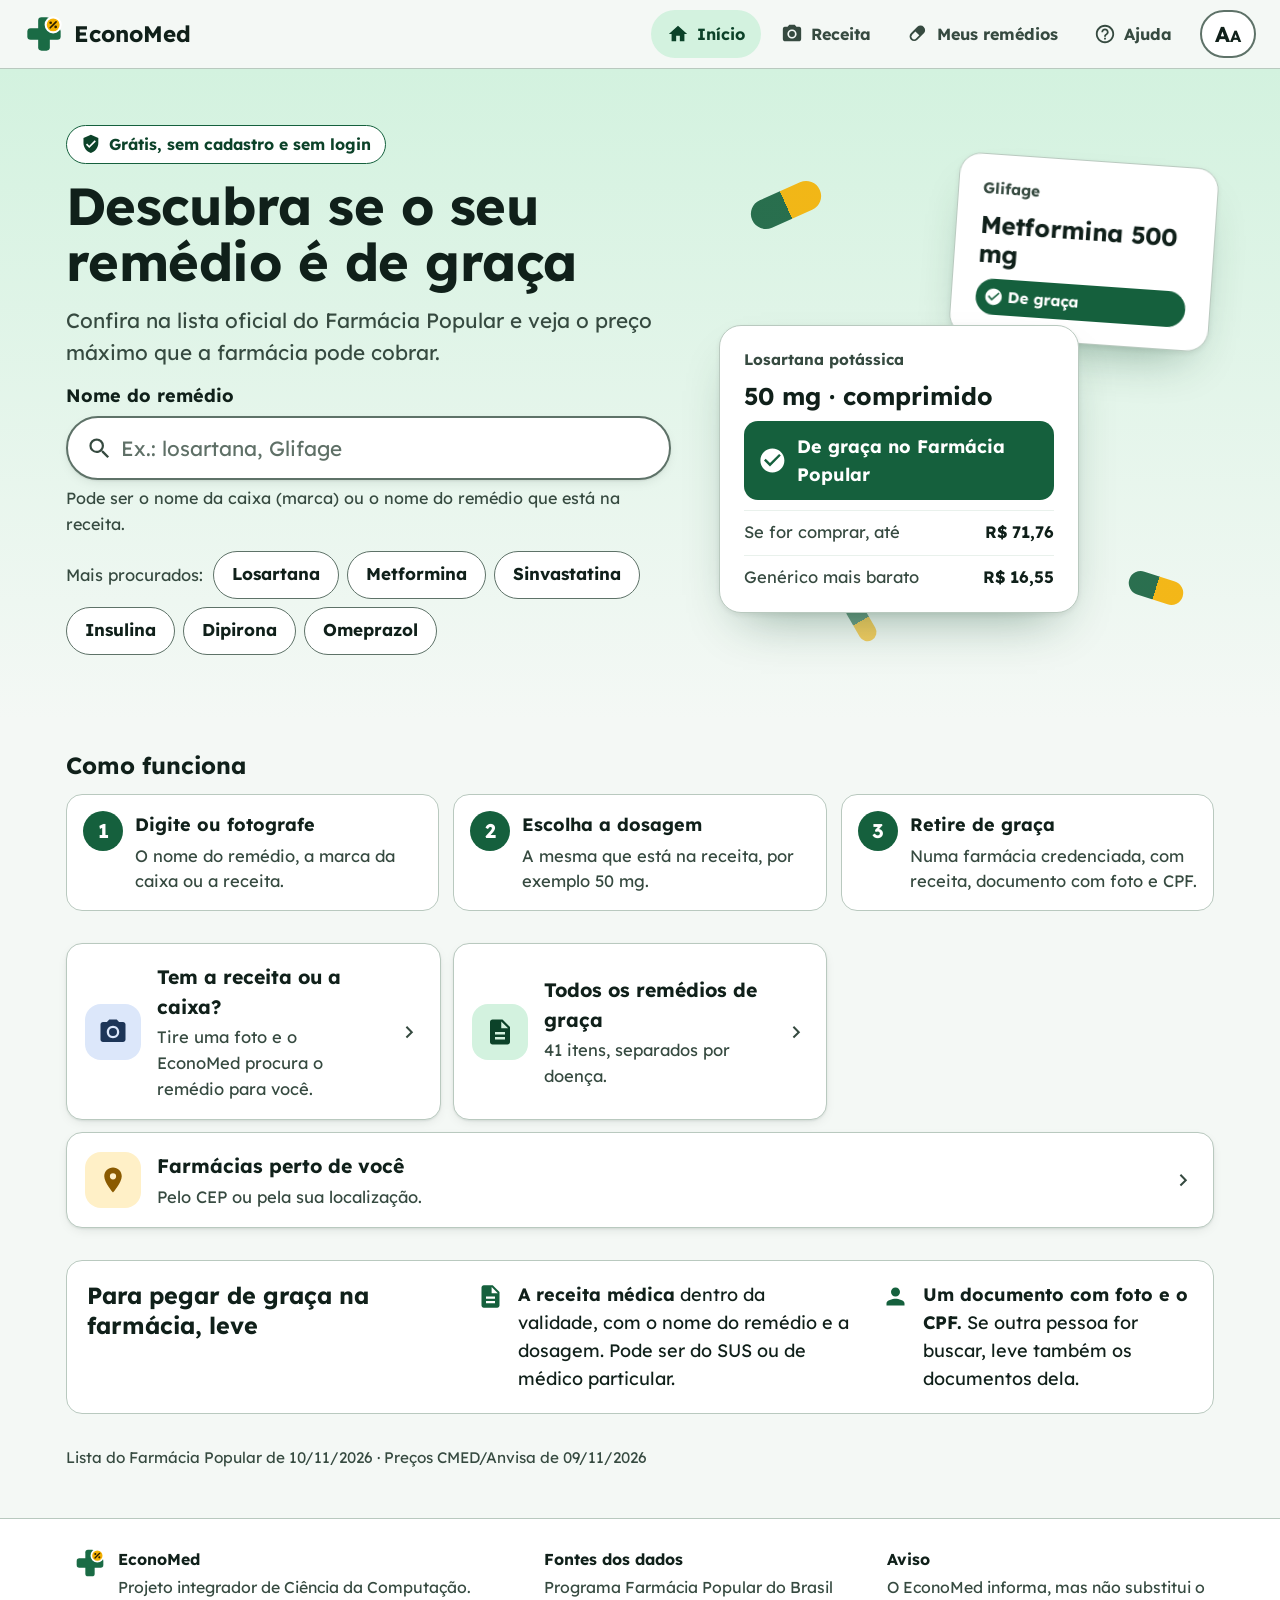
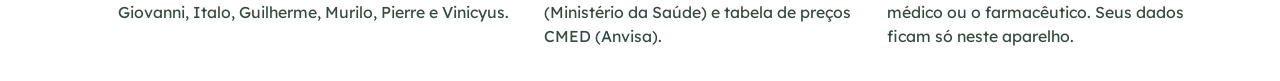
==== commit 750c798e: "Deixa o site responsivo em três tamanhos: celular, tablet e computador - Celular: continua simples, " ====
--- a/docs/index.html
+++ b/docs/index.html
@@ -31,6 +31,13 @@
 <main id="app" tabindex="-1">
   <noscript><p>O EconoMed precisa do JavaScript ligado no navegador.</p></noscript>
 </main>
+<footer class="rodape">
+  <div class="rodape-in">
+    <div class="rodape-marca"><img src="icone.svg" width="32" height="32" alt=""><div><b>EconoMed</b><p>Projeto integrador de Ciência da Computação. Giovanni, Italo, Guilherme, Murilo, Pierre e Vinicyus.</p></div></div>
+    <div><b>Fontes dos dados</b><p>Programa Farmácia Popular do Brasil (Ministério da Saúde) e tabela de preços CMED (Anvisa).</p></div>
+    <div><b>Aviso</b><p>O EconoMed informa, mas não substitui o médico ou o farmacêutico. Seus dados ficam só neste aparelho.</p></div>
+  </div>
+</footer>
 <div id="aviso" class="aviso" role="status" aria-live="polite" hidden></div>
 <script type="module" src="js/app.js"></script>
 </body>
--- a/docs/css/app.css
+++ b/docs/css/app.css
@@ -73,8 +73,8 @@
 .nav svg { width: 28px; height: 28px; fill: currentColor; padding: 2px 16px; box-sizing: content-box; border-radius: 16px; }
 .nav a[aria-current="page"] { color: var(--verde-escuro); }
 .nav a[aria-current="page"] svg { background: var(--verde-claro); }
-@media (min-width: 900px) {
-  body { padding-bottom: 48px; }
+@media (min-width: 700px) {
+  body { padding-bottom: 0; }
   .nav { position: static; display: flex; gap: 4px; border: 0; box-shadow: none; background: transparent; padding: 0; }
   .nav a { flex-direction: row; min-height: 48px; padding: 0 16px; border-radius: 24px; font-size: .9rem; gap: 8px; }
   .nav svg { width: 22px; height: 22px; padding: 0; }
@@ -286,6 +286,129 @@
   width: min(560px, calc(100% - 32px)); background: var(--tinta); color: #fff; padding: 16px 20px; border-radius: var(--raio-p);
   box-shadow: 0 10px 30px -10px rgba(0, 0, 0, .5); font-weight: 700;
 }
-@media (min-width: 900px) { .aviso { bottom: 24px; } }
+@media (min-width: 700px) { .aviso { bottom: 24px; } }
 @media (prefers-reduced-motion: reduce) { *, *::before, *::after { animation: none !important; transition: none !important; } }
 @media (max-width: 420px) { .status { flex-direction: column; gap: 12px; } .status-ic { width: 48px; height: 48px; } }
+
+/* O selo "De graça" fica embaixo do nome, para o nome nunca ser cortado no meio */
+.resultado, .opcao { display: grid; grid-template-columns: auto minmax(0, 1fr) auto; column-gap: 14px; row-gap: 8px; align-items: center; }
+.opcao { grid-template-columns: minmax(0, 1fr) auto; }
+.resultado > .res-ic { grid-row: 1 / span 2; align-self: center; }
+.resultado > .res-txt { grid-column: 2; grid-row: 1; }
+.opcao > .opcao-txt { grid-column: 1; grid-row: 1; }
+.resultado > .selo { grid-column: 2; grid-row: 2; justify-self: start; }
+.opcao > .selo { grid-column: 1; grid-row: 2; justify-self: start; }
+.resultado > .seta { grid-column: 3; grid-row: 1 / span 2; }
+.opcao > .seta { grid-column: 2; grid-row: 1 / span 2; }
+.res-txt, .opcao-txt { overflow-wrap: break-word; hyphens: auto; }
+
+/* =========================================================
+   Layout responsivo em três tamanhos
+   - Celular  (até 699px): uma coluna, barra de baixo, o mínimo de coisas por tela.
+   - Tablet   (700–1099px): menu no topo, conteúdo até 840px, cartões em 2 colunas.
+   - Computador (1100px+): até 1180px, faixa de abertura com ilustração,
+     resultado em duas colunas e um pouco de movimento.
+   ========================================================= */
+body { overflow-x: clip; }
+.so-maior { display: none !important; }
+.hero-selo, .hero-visual, .como, .rodape { display: none; }
+.hero-texto { display: flex; flex-direction: column; gap: 14px; min-width: 0; }
+.res-layout, .res-principal, .res-lateral { display: flex; flex-direction: column; gap: 20px; min-width: 0; }
+
+/* rodapé (aparece do tablet para cima) */
+.rodape { background: var(--superficie); border-top: 1px solid var(--linha); margin-top: 48px; color: var(--tinta-2); font-size: .88rem; }
+.rodape-in { max-width: 1180px; margin: 0 auto; padding: 28px max(24px, env(safe-area-inset-left)) 32px; display: grid; gap: 24px; grid-template-columns: 1.4fr 1fr 1fr; }
+.rodape b { color: var(--tinta); display: block; margin-bottom: 4px; }
+.rodape-marca { display: flex; gap: 12px; align-items: flex-start; }
+
+/* ---------- Tablet ---------- */
+@media (min-width: 700px) {
+  .so-maior { display: flex !important; }
+  .so-celular { display: none !important; }
+  .rodape { display: block; }
+  main { max-width: 840px; padding-top: 28px; gap: 28px; }
+  .topo { padding-inline: max(24px, env(safe-area-inset-left)); }
+  h1 { font-size: 2rem; }
+
+  /* início */
+  .hero { margin-inline: calc(50% - 50vw); padding: 36px calc(50vw - 50%) 40px; margin-top: -28px;
+    background: linear-gradient(180deg, var(--verde-claro) 0%, var(--fundo) 100%); }
+  .hero h1 { font-size: 2.3rem; }
+  .hero-selo { display: inline-flex; align-items: center; gap: 8px; align-self: flex-start; font-weight: 700; font-size: .88rem;
+    color: var(--verde-escuro); background: var(--superficie); border: 1.5px solid var(--verde); padding: 6px 14px; border-radius: 20px; }
+  .hero-selo .ic { width: 1.1rem; height: 1.1rem; }
+  .como { display: flex; flex-direction: column; gap: 14px; }
+  .passos { list-style: none; margin: 0; padding: 0; display: grid; grid-template-columns: repeat(3, 1fr); gap: 14px; }
+  .passos li { display: flex; gap: 12px; align-items: flex-start; background: var(--superficie); border: 1.5px solid var(--linha); border-radius: var(--raio); padding: 16px; }
+  .passos li > div { display: flex; flex-direction: column; gap: 4px; min-width: 0; }
+  .passos p { color: var(--tinta-2); font-size: .92rem; }
+  .passo-n { width: 40px; height: 40px; flex: none; border-radius: 50%; background: var(--verde); color: var(--sobre-verde); display: grid; place-items: center; font-weight: 700; font-size: 1.1rem; }
+  .grade-3 { grid-template-columns: repeat(2, 1fr); }
+  .grade-3 > :nth-child(3) { grid-column: 1 / -1; }
+
+  /* listas em duas colunas */
+  main[data-tela="r"] .opcoes, main[data-tela="meus"] .lista-cartoes { display: grid; grid-template-columns: repeat(2, minmax(0, 1fr)); }
+  main[data-tela="gratuitos"] { display: grid; grid-template-columns: repeat(2, minmax(0, 1fr)); column-gap: 20px; align-items: start; }
+  main[data-tela="gratuitos"] > :not(section) { grid-column: 1 / -1; }
+  main[data-tela="gratuitos"] > section .opcao { min-height: 68px; }
+  main[data-tela="ajuda"] { display: grid; grid-template-columns: repeat(2, minmax(0, 1fr)); align-items: start; }
+  main[data-tela="ajuda"] > .cab, main[data-tela="ajuda"] > section:last-child { grid-column: 1 / -1; }
+  .chips.rolagem { flex-wrap: wrap; overflow: visible; margin: 0; padding: 0; }
+}
+
+/* ---------- Computador ---------- */
+@media (min-width: 1100px) {
+  main { max-width: 1180px; gap: 32px; }
+  main[data-tela="busca"], main[data-tela="receita"], main[data-tela="farmacias"] { max-width: 1040px; }
+
+  .hero { display: grid; grid-template-columns: minmax(0, 1.1fr) minmax(0, .9fr); gap: 48px; align-items: center; padding-block: 56px 64px; }
+  .hero h1 { font-size: 2.9rem; line-height: 1.08; }
+  .hero .lead { font-size: 1.15rem; max-width: 46ch; }
+  .hero-visual { display: block; position: relative; height: 480px; max-width: 560px; width: 100%; justify-self: end; }
+  .mock { position: absolute; background: var(--superficie); border-radius: 22px; box-shadow: 0 24px 50px -24px rgba(12, 66, 41, .45), 0 2px 6px rgba(16, 32, 26, .08);
+    padding: 22px 24px; display: flex; flex-direction: column; gap: 10px; border: 1px solid var(--linha); }
+  .mock-frente { width: 360px; left: 0; top: 175px; z-index: 2; animation: entra 0.7s cubic-bezier(.2, .8, .2, 1) both .1s; }
+  .mock-tras { width: 260px; right: 0; top: 10px; transform: rotate(4deg); animation: entra2 0.7s cubic-bezier(.2, .8, .2, 1) both; }
+  .mock-sobre { color: var(--tinta-2); font-size: .85rem; font-weight: 700; }
+  .mock-nome { font-size: 1.35rem; font-weight: 700; line-height: 1.2; }
+  .mock-status { display: flex; align-items: center; gap: 10px; background: var(--verde); color: var(--sobre-verde); border-radius: 14px; padding: 12px 14px; font-weight: 700; }
+  .mock-status .ic { width: 1.6rem; height: 1.6rem; }
+  .mock-linha { display: flex; justify-content: space-between; gap: 12px; font-size: .92rem; color: var(--tinta-2); border-top: 1px solid var(--superficie-2); padding-top: 8px; }
+  .mock-linha b { color: var(--tinta); font-variant-numeric: tabular-nums; }
+  .pilula { position: absolute; width: 74px; height: 30px; border-radius: 15px; background: linear-gradient(90deg, var(--verde) 50%, #F4B000 50%); opacity: .9; animation: flutua 6s ease-in-out infinite; }
+  .p1 { left: 30px; top: 40px; transform: rotate(-24deg); }
+  .p2 { right: 30px; bottom: 30px; transform: rotate(18deg); width: 56px; height: 24px; animation-delay: -2s; }
+  .p3 { left: 120px; bottom: 0; transform: rotate(60deg); width: 44px; height: 18px; opacity: .6; animation-delay: -4s; }
+  @keyframes entra { from { opacity: 0; transform: translateY(24px); } }
+  @keyframes entra2 { from { opacity: 0; transform: translateY(24px) rotate(4deg); } }
+  @keyframes flutua { 50% { translate: 0 -10px; } }
+
+  .grade-3 { grid-template-columns: repeat(3, 1fr); }
+  .grade-3 > :nth-child(3) { grid-column: auto; }
+  main[data-tela="inicio"] .leve { display: grid; grid-template-columns: 1fr 2fr; gap: 12px 32px; align-items: start; }
+  main[data-tela="inicio"] .leve .lista-ic { flex-direction: row; gap: 32px; }
+  .cartao.acao, .resultado, .opcao { transition: transform .15s ease, box-shadow .15s ease, border-color .15s; }
+  .cartao.acao:hover, .resultado:hover, .opcao:hover { transform: translateY(-2px); box-shadow: 0 10px 24px -14px rgba(12, 66, 41, .45); }
+
+  /* busca e listas */
+  main[data-tela="busca"] .resultados { display: grid; grid-template-columns: repeat(2, minmax(0, 1fr)); }
+  main[data-tela="r"] .opcoes { grid-template-columns: repeat(3, minmax(0, 1fr)); }
+  main[data-tela="gratuitos"] { grid-template-columns: repeat(3, minmax(0, 1fr)); }
+  main[data-tela="receita"] .grade { grid-template-columns: repeat(3, 1fr); }
+  main[data-tela="receita"] .grade > :nth-child(3):last-child { grid-column: auto; }
+  main[data-tela="meus"] .lista-cartoes { grid-template-columns: repeat(3, minmax(0, 1fr)); }
+
+  /* resultado em duas colunas: decisão à esquerda, preço fixo à direita */
+  .res-layout { display: grid; grid-template-columns: minmax(0, 1.25fr) minmax(0, 1fr); gap: 28px; align-items: start; }
+  .res-lateral { position: sticky; top: 96px; }
+  .status h2 { font-size: 1.7rem; }
+
+  /* farmácias: busca à esquerda, outras formas à direita */
+  main[data-tela="farmacias"] { display: grid; grid-template-columns: minmax(0, 1.2fr) minmax(0, 1fr); column-gap: 28px; align-items: start; }
+  main[data-tela="farmacias"] > .voltar, main[data-tela="farmacias"] > .cab, main[data-tela="farmacias"] > p.sub { grid-column: 1 / -1; }
+  main[data-tela="farmacias"] > form, main[data-tela="farmacias"] > #endereco, main[data-tela="farmacias"] > [data-act="localizacao"] { grid-column: 1; }
+  main[data-tela="farmacias"] > .leve { grid-column: 2; grid-row: 3 / span 3; }
+}
+@media (prefers-reduced-motion: reduce) { .mock, .pilula { animation: none !important; } }
+@media (min-width: 700px) { .nav a { white-space: nowrap; } }
+@media (min-width: 700px) and (max-width: 939px) { .nav svg { display: none; } .nav a { padding: 0 12px; } .topo { gap: 8px; } }
